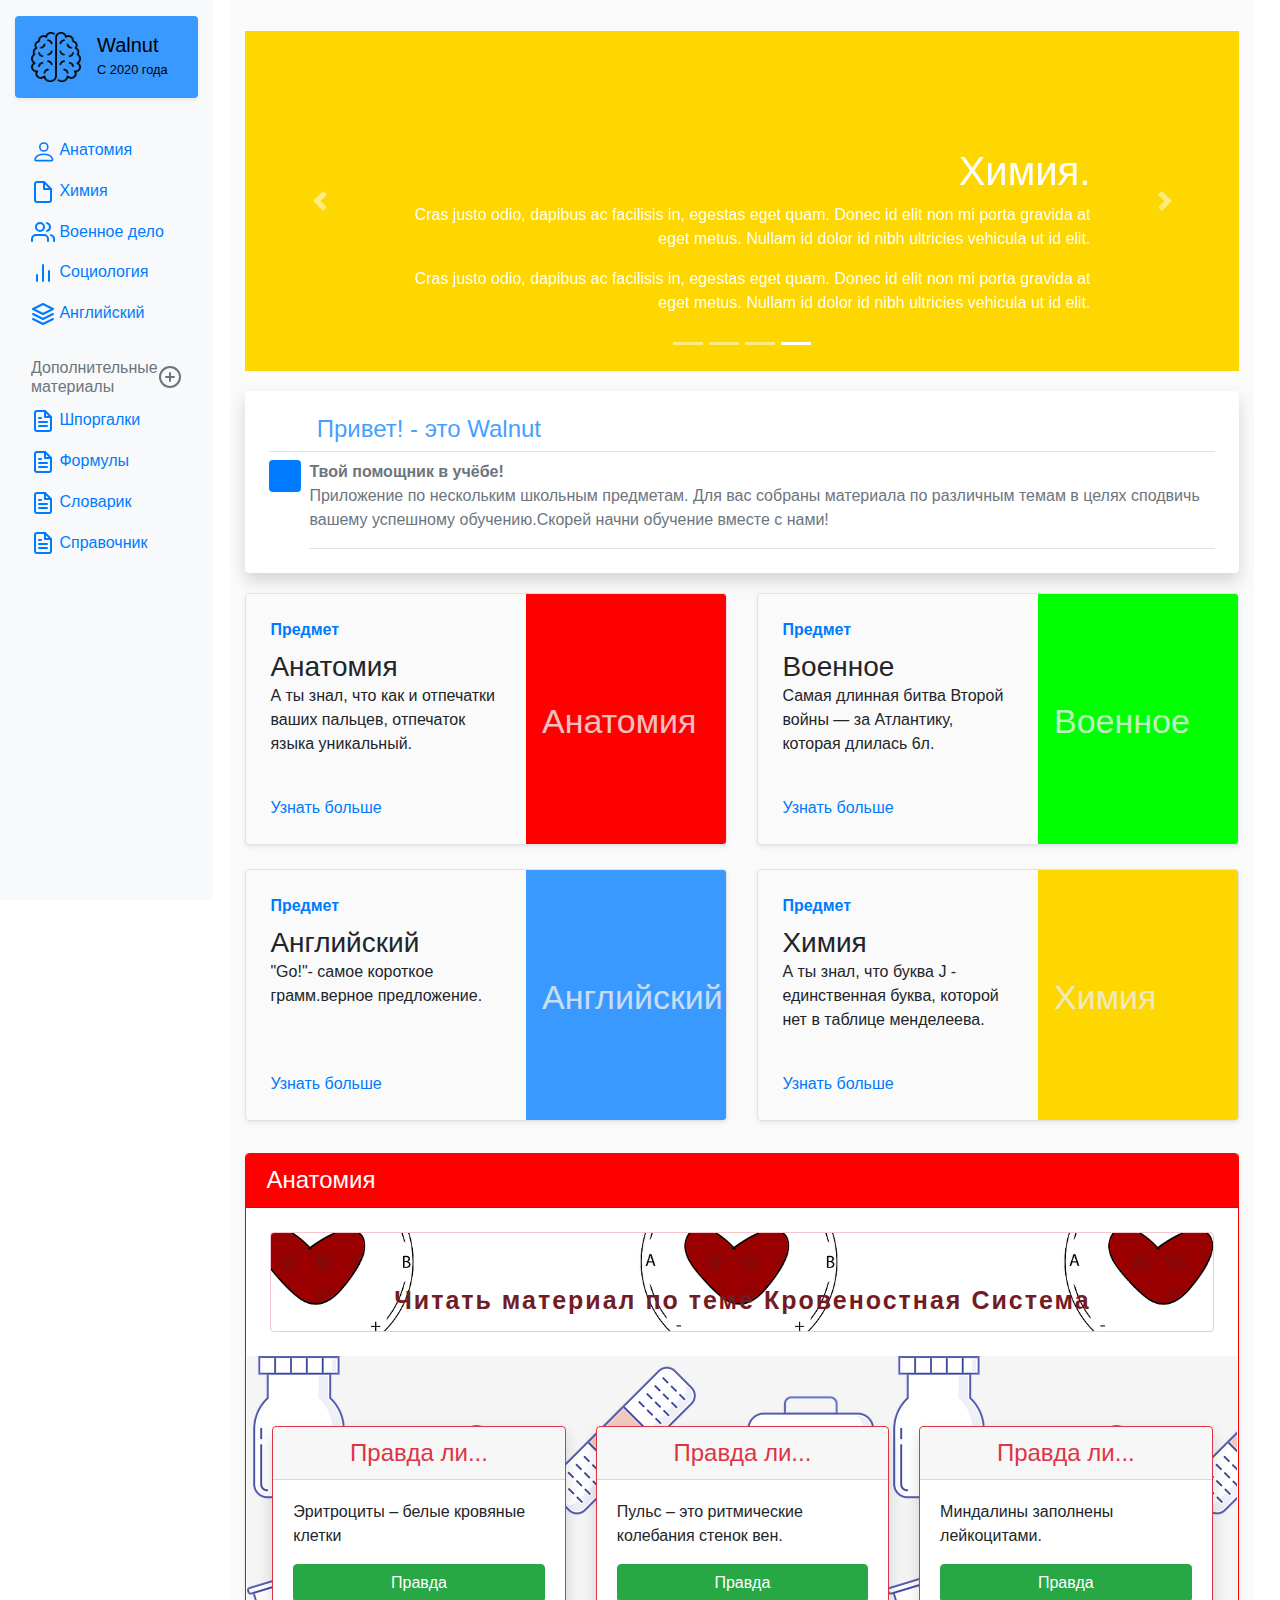
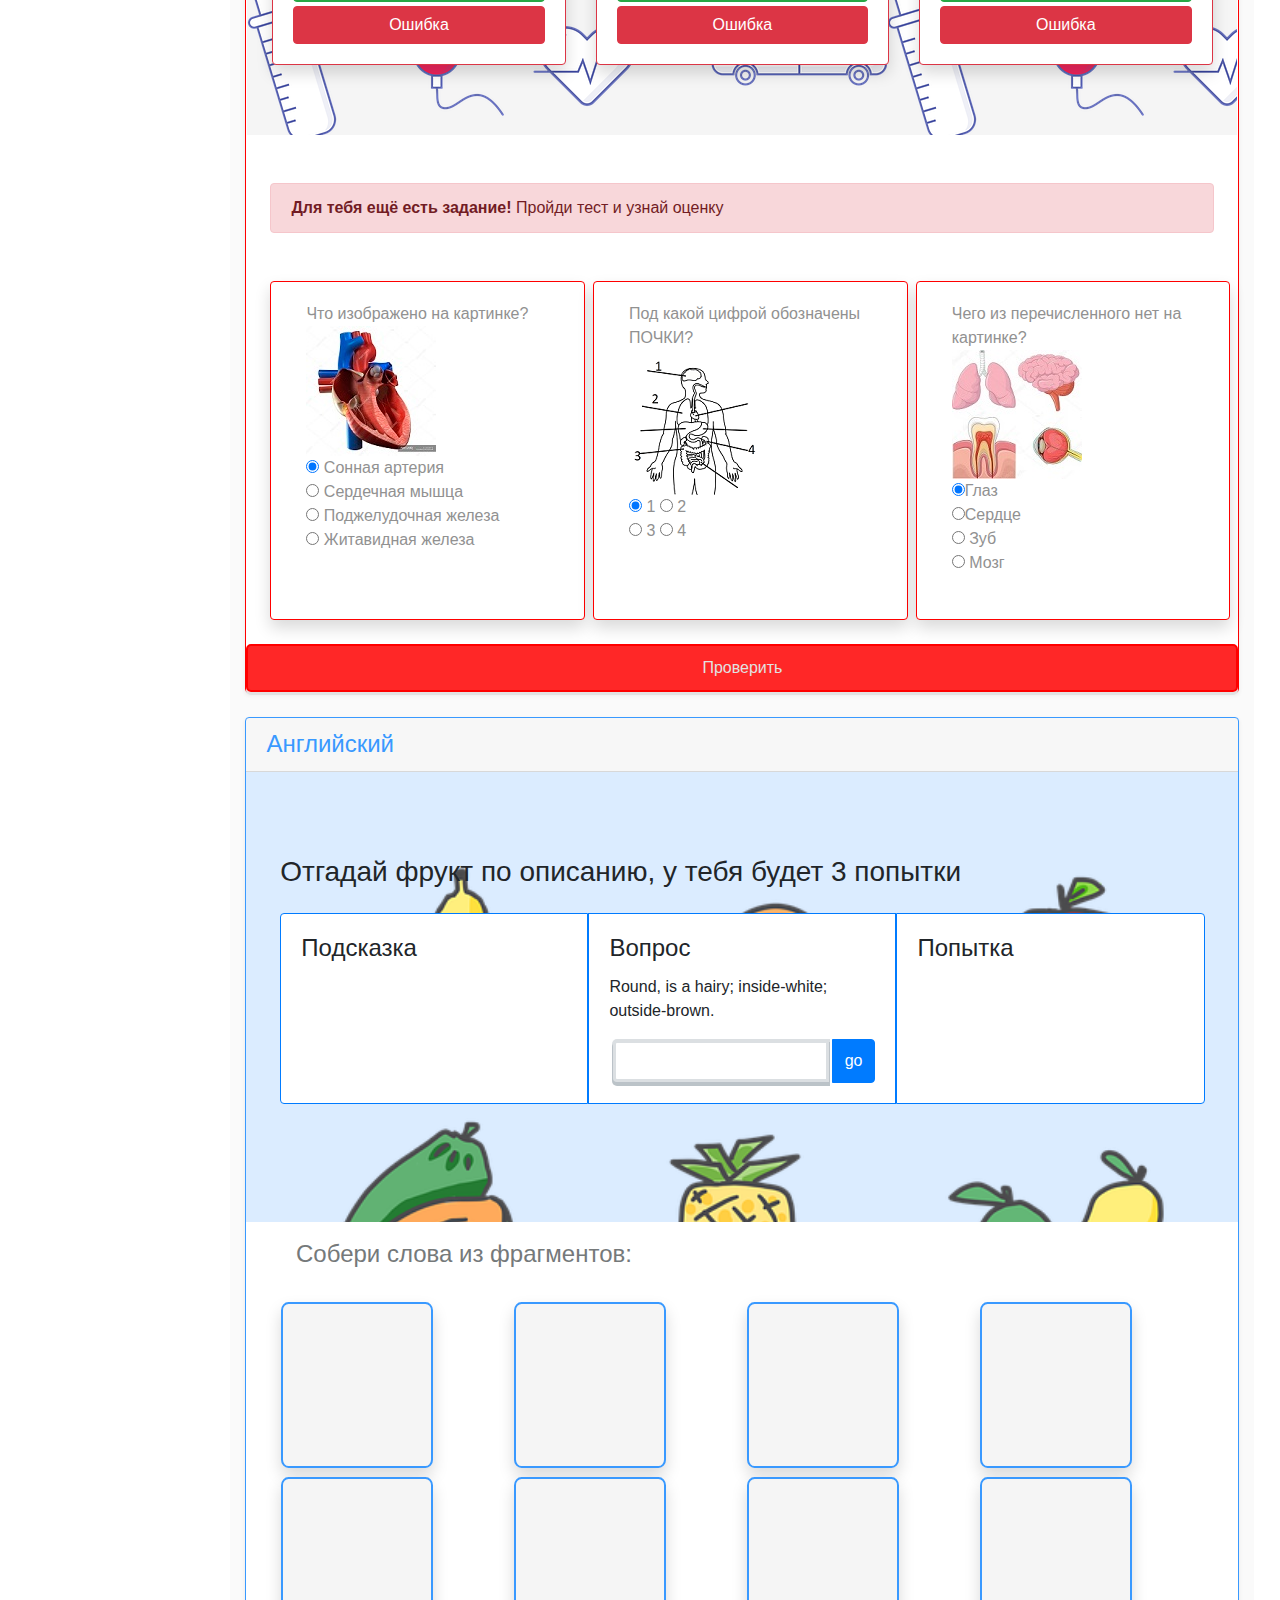
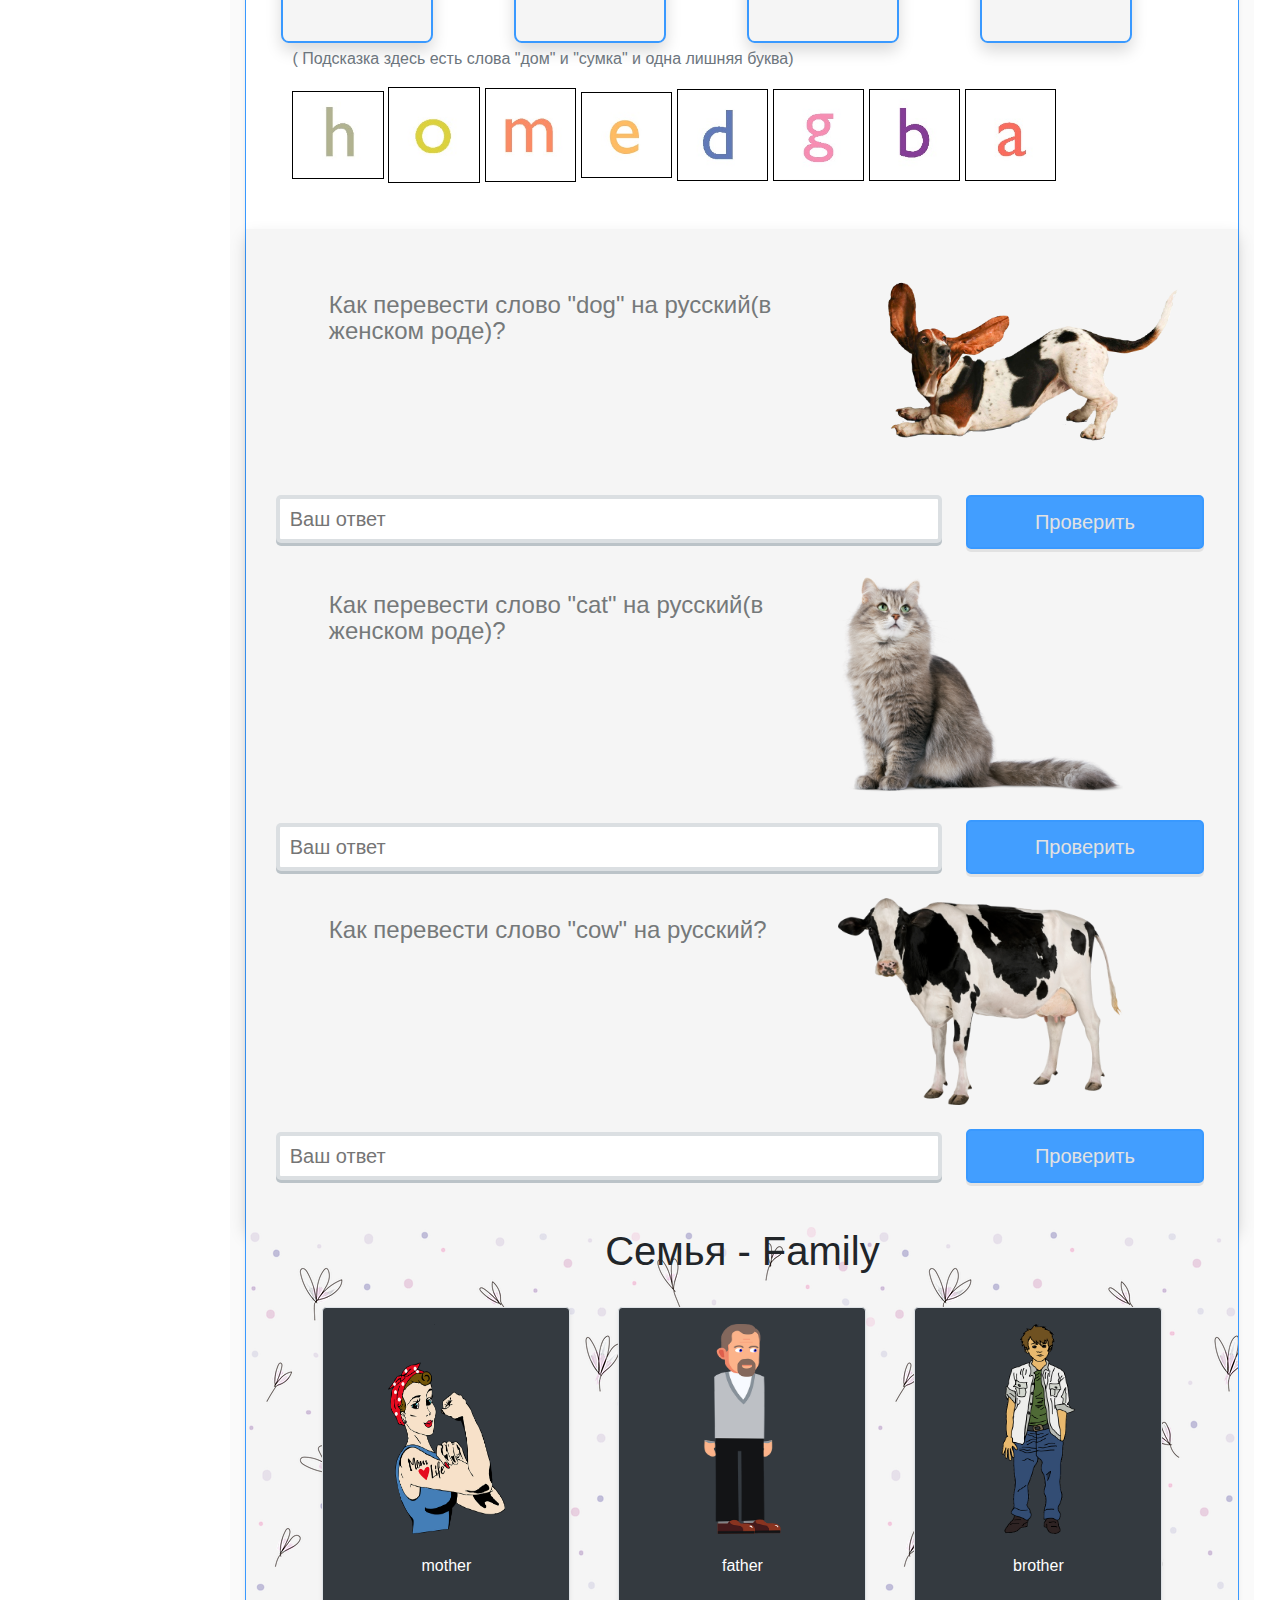
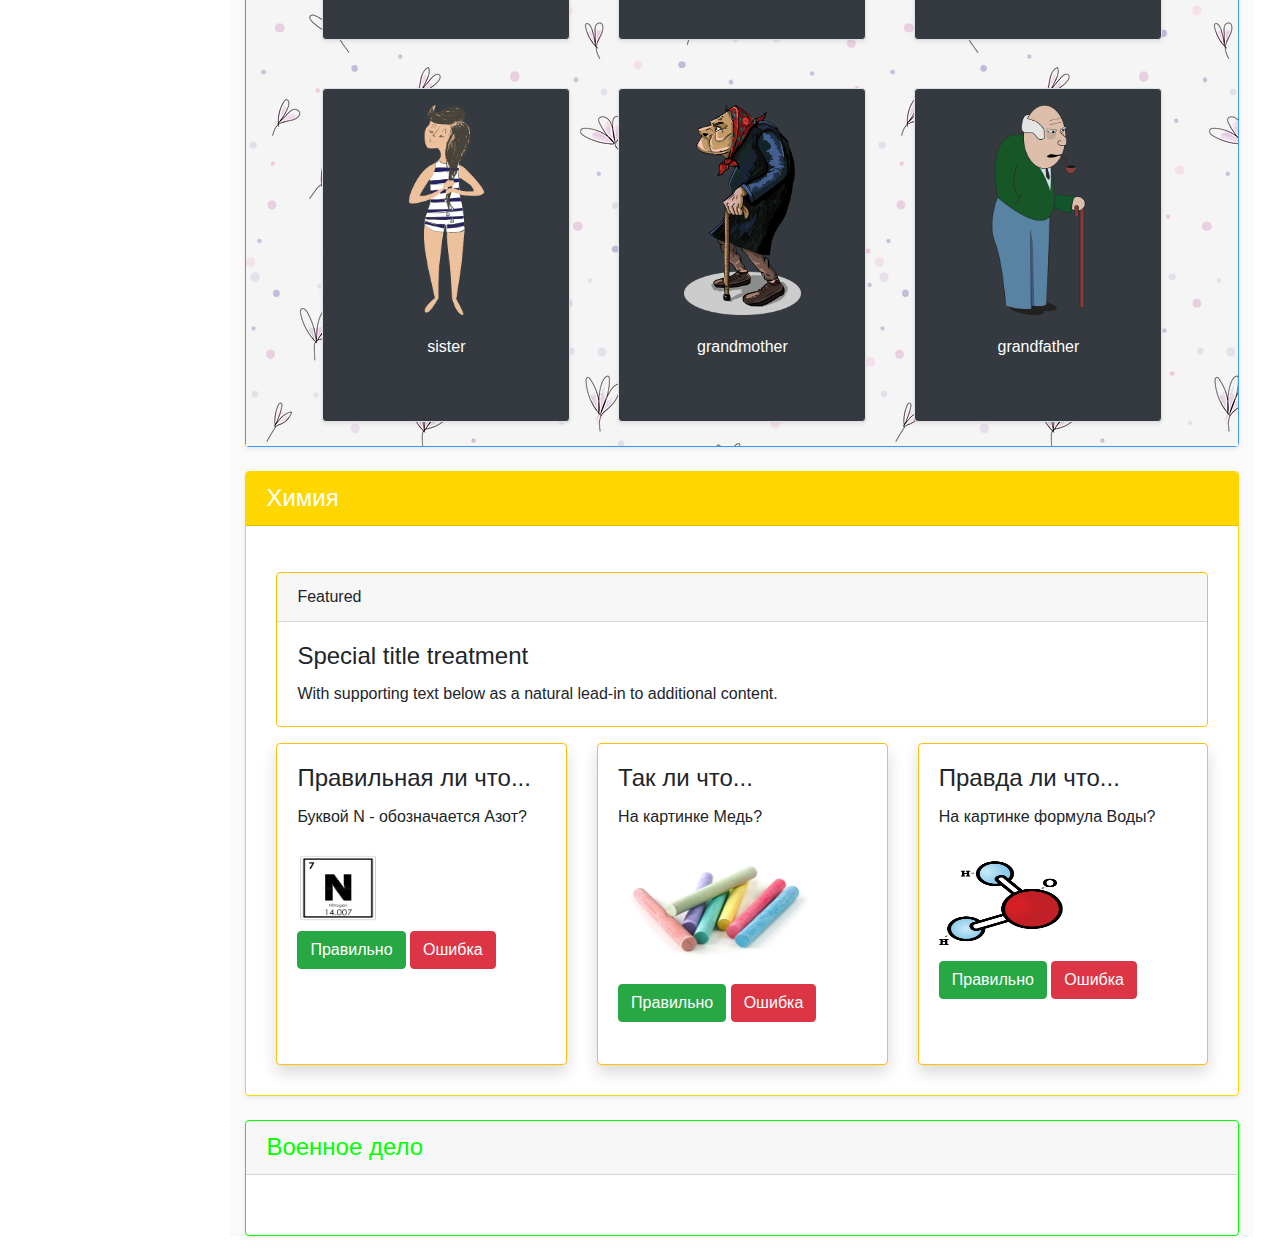
==== index.html @ 4fe35bd4 "added new style for eng" ====
<!DOCTYPE html>
<html lang="en">
  <head>
    <!-- Required meta tags -->
    <meta charset="utf-8" />
    <meta
      name="viewport"
      content="width=device-width, initial-scale=1, shrink-to-fit=no"
    />

    <!-- Bootstrap CSS -->
    <link
      rel="stylesheet"
      href="https://stackpath.bootstrapcdn.com/bootstrap/4.5.2/css/bootstrap.min.css"
      integrity="sha384-JcKb8q3iqJ61gNV9KGb8thSsNjpSL0n8PARn9HuZOnIxN0hoP+VmmDGMN5t9UJ0Z"
      crossorigin="anonymous"
    />
    <link rel="stylesheet" href="css/style.css" />

    <title>Walnut</title>
  </head>
  <body>
  <div class="top_mobilMEnu navbar navbar-expand-md  fixed-top bg-white">
  
      <a class="navbar-brand" href="#">Walnut</a>
      <button class="navbar-toggler collapsed burg" type="button" data-toggle="collapse" data-target="#navbarCollapse" aria-controls="navbarCollapse" aria-expanded="false" aria-label="Toggle navigation">
        <svg width="1em" height="1em" viewBox="0 0 16 16" class="bi bi-list" fill="currentColor" xmlns="http://www.w3.org/2000/svg">
          <path fill-rule="evenodd" d="M2.5 11.5A.5.5 0 0 1 3 11h10a.5.5 0 0 1 0 1H3a.5.5 0 0 1-.5-.5zm0-4A.5.5 0 0 1 3 7h10a.5.5 0 0 1 0 1H3a.5.5 0 0 1-.5-.5zm0-4A.5.5 0 0 1 3 3h10a.5.5 0 0 1 0 1H3a.5.5 0 0 1-.5-.5z"/>
        </svg>
      </button>
      <div class="navbar-collapse collapse" id="navbarCollapse" style="">
        <ul class="navbar-nav mr-auto">
          <li class="nav-item">
            <a class="nav-link active" href="/index.html#anatomi">
              <svg
               width="24"
                height="24"
                 viewBox="0 0 15 15" 
                 class="bi bi-person" 
                 fill="currentColor"
                  xmlns="http://www.w3.org/2000/svg">
                <path 
                fill-rule="evenodd"
                 d="M10 5a2 2 0 1 1-4 0 2 2 0 0 1 4 0zM8 8a3 3 0 1 0 0-6 3 3 0 0 0 0 6zm6 5c0 1-1 1-1 1H3s-1 0-1-1 1-4 6-4 6 3 6 4zm-1-.004c-.001-.246-.154-.986-.832-1.664C11.516 10.68 10.289 10 8 10c-2.29 0-3.516.68-4.168 1.332-.678.678-.83 1.418-.832 1.664h10z"/>
              </svg>
              Анатомия <span class="sr-only">(current)</span>
            </a>
          </li>
          <li class="nav-item">
            <a class="nav-link" href="#chemistry">
              <svg
                xmlns="http://www.w3.org/2000/svg"
                width="24"
                height="24"
                viewBox="0 0 24 24"
                fill="none"
                stroke="currentColor"
                stroke-width="2"
                stroke-linecap="round"
                stroke-linejoin="round"
                class="feather feather-file"
              >
                <path
                  d="M13 2H6a2 2 0 0 0-2 2v16a2 2 0 0 0 2 2h12a2 2 0 0 0 2-2V9z"
                ></path>
                <polyline points="13 2 13 9 20 9"></polyline>
              </svg>
              Химия
            </a>
          </li>
          
          <li class="nav-item">
            <a class="nav-link" href="#voen">
              <svg
                xmlns="http://www.w3.org/2000/svg"
                width="24"
                height="24"
                viewBox="0 0 24 24"
                fill="none"
                stroke="currentColor"
                stroke-width="2"
                stroke-linecap="round"
                stroke-linejoin="round"
                class="feather feather-users"
              >
                <path d="M17 21v-2a4 4 0 0 0-4-4H5a4 4 0 0 0-4 4v2"></path>
                <circle cx="9" cy="7" r="4"></circle>
                <path d="M23 21v-2a4 4 0 0 0-3-3.87"></path>
                <path d="M16 3.13a4 4 0 0 1 0 7.75"></path>
              </svg>
              Военное дело
            </a>
          </li>
          <li class="nav-item">
            <a class="nav-link" href="#socil">
              <svg
                xmlns="http://www.w3.org/2000/svg"
                width="24"
                height="24"
                viewBox="0 0 24 24"
                fill="none"
                stroke="currentColor"
                stroke-width="2"
                stroke-linecap="round"
                stroke-linejoin="round"
                class="feather feather-bar-chart-2"
              >
                <line x1="18" y1="20" x2="18" y2="10"></line>
                <line x1="12" y1="20" x2="12" y2="4"></line>
                <line x1="6" y1="20" x2="6" y2="14"></line>
              </svg>
              Социология
            </a>
          </li>
          <li class="nav-item">
            <a class="nav-link" href="#eng">
              <svg
                xmlns="http://www.w3.org/2000/svg"
                width="24"
                height="24"
                viewBox="0 0 24 24"
                fill="none"
                stroke="currentColor"
                stroke-width="2"
                stroke-linecap="round"
                stroke-linejoin="round"
                class="feather feather-layers"
              >
                <polygon points="12 2 2 7 12 12 22 7 12 2"></polygon>
                <polyline points="2 17 12 22 22 17"></polyline>
                <polyline points="2 12 12 17 22 12"></polyline>
              </svg>
              Английский
            </a>
          </li>
         
        </ul>
      </div>
  </div>
    <nav
      id="sidebarMenu"
      class="col-md-3 col-lg-2 d-md-block bg-light sidebar collapse"
    >
    <div
        class="logo d-flex align-items-center p-3 my-3 text-white-50 bg-purple rounded shadow-sm"
      >
        <img
          class="mr-3"
          src="img/logo2.png"
          alt="logo"
          width="50"
          height="50"
        />
        <div class="lh-100 logo_text">
          <h6 class="logo_walnut mb-0 lh-100" _msthash="672204" _msttexthash="138918">
            Walnut
          </h6>
          <small _msthash="520793" _msttexthash="876486">С 2020 года</small>
        </div>
      </div>
      <div class="sidebar-sticky pt-3">
        <ul class="nav flex-column">
          <li class="nav-item">
            <a class="nav-link active" href="/index.html#anatomi">
              <svg
               width="24"
                height="24"
                 viewBox="0 0 15 15" 
                 class="bi bi-person" 
                 fill="currentColor"
                  xmlns="http://www.w3.org/2000/svg">
                <path 
                fill-rule="evenodd"
                 d="M10 5a2 2 0 1 1-4 0 2 2 0 0 1 4 0zM8 8a3 3 0 1 0 0-6 3 3 0 0 0 0 6zm6 5c0 1-1 1-1 1H3s-1 0-1-1 1-4 6-4 6 3 6 4zm-1-.004c-.001-.246-.154-.986-.832-1.664C11.516 10.68 10.289 10 8 10c-2.29 0-3.516.68-4.168 1.332-.678.678-.83 1.418-.832 1.664h10z"/>
              </svg>
              Анатомия <span class="sr-only">(current)</span>
            </a>
          </li>
          <li class="nav-item">
            <a class="nav-link" href="#chemistry">
              <svg
                xmlns="http://www.w3.org/2000/svg"
                width="24"
                height="24"
                viewBox="0 0 24 24"
                fill="none"
                stroke="currentColor"
                stroke-width="2"
                stroke-linecap="round"
                stroke-linejoin="round"
                class="feather feather-file"
              >
                <path
                  d="M13 2H6a2 2 0 0 0-2 2v16a2 2 0 0 0 2 2h12a2 2 0 0 0 2-2V9z"
                ></path>
                <polyline points="13 2 13 9 20 9"></polyline>
              </svg>
              Химия
            </a>
          </li>
          
          <li class="nav-item">
            <a class="nav-link" href="#voen">
              <svg
                xmlns="http://www.w3.org/2000/svg"
                width="24"
                height="24"
                viewBox="0 0 24 24"
                fill="none"
                stroke="currentColor"
                stroke-width="2"
                stroke-linecap="round"
                stroke-linejoin="round"
                class="feather feather-users"
              >
                <path d="M17 21v-2a4 4 0 0 0-4-4H5a4 4 0 0 0-4 4v2"></path>
                <circle cx="9" cy="7" r="4"></circle>
                <path d="M23 21v-2a4 4 0 0 0-3-3.87"></path>
                <path d="M16 3.13a4 4 0 0 1 0 7.75"></path>
              </svg>
              Военное дело
            </a>
          </li>
          <li class="nav-item">
            <a class="nav-link" href="#socil">
              <svg
                xmlns="http://www.w3.org/2000/svg"
                width="24"
                height="24"
                viewBox="0 0 24 24"
                fill="none"
                stroke="currentColor"
                stroke-width="2"
                stroke-linecap="round"
                stroke-linejoin="round"
                class="feather feather-bar-chart-2"
              >
                <line x1="18" y1="20" x2="18" y2="10"></line>
                <line x1="12" y1="20" x2="12" y2="4"></line>
                <line x1="6" y1="20" x2="6" y2="14"></line>
              </svg>
              Социология
            </a>
          </li>
          <li class="nav-item">
            <a class="nav-link" href="#eng">
              <svg
                xmlns="http://www.w3.org/2000/svg"
                width="24"
                height="24"
                viewBox="0 0 24 24"
                fill="none"
                stroke="currentColor"
                stroke-width="2"
                stroke-linecap="round"
                stroke-linejoin="round"
                class="feather feather-layers"
              >
                <polygon points="12 2 2 7 12 12 22 7 12 2"></polygon>
                <polyline points="2 17 12 22 22 17"></polyline>
                <polyline points="2 12 12 17 22 12"></polyline>
              </svg>
              Английский
            </a>
          </li>
        </ul>

        <h6
          class="sidebar-heading d-flex justify-content-between align-items-center px-3 mt-4 mb-1 text-muted"
        >
          <span>Дополнительные <br>материалы</span>
          <a
            class="d-flex align-items-center text-muted"
            href="#"
            aria-label="Add a new report"
          >
            <svg
              xmlns="http://www.w3.org/2000/svg"
              width="24"
              height="24"
              viewBox="0 0 24 24"
              fill="none"
              stroke="currentColor"
              stroke-width="2"
              stroke-linecap="round"
              stroke-linejoin="round"
              class="feather feather-plus-circle"
            >
              <circle cx="12" cy="12" r="10"></circle>
              <line x1="12" y1="8" x2="12" y2="16"></line>
              <line x1="8" y1="12" x2="16" y2="12"></line>
            </svg>
          </a>
        </h6>
        <ul class="nav flex-column mb-2">
          <li class="nav-item">
            <a class="nav-link" href="dictionary.html">
              <svg
                xmlns="http://www.w3.org/2000/svg"
                width="24"
                height="24"
                viewBox="0 0 24 24"
                fill="none"
                stroke="currentColor"
                stroke-width="2"
                stroke-linecap="round"
                stroke-linejoin="round"
                class="feather feather-file-text"
              >
                <path
                  d="M14 2H6a2 2 0 0 0-2 2v16a2 2 0 0 0 2 2h12a2 2 0 0 0 2-2V8z"
                ></path>
                <polyline points="14 2 14 8 20 8"></polyline>
                <line x1="16" y1="13" x2="8" y2="13"></line>
                <line x1="16" y1="17" x2="8" y2="17"></line>
                <polyline points="10 9 9 9 8 9"></polyline>
              </svg>
              Шпоргалки
            </a>
          </li>
          <li class="nav-item">
            <a class="nav-link" href="dictionary.html">
              <svg
                xmlns="http://www.w3.org/2000/svg"
                width="24"
                height="24"
                viewBox="0 0 24 24"
                fill="none"
                stroke="currentColor"
                stroke-width="2"
                stroke-linecap="round"
                stroke-linejoin="round"
                class="feather feather-file-text"
              >
                <path
                  d="M14 2H6a2 2 0 0 0-2 2v16a2 2 0 0 0 2 2h12a2 2 0 0 0 2-2V8z"
                ></path>
                <polyline points="14 2 14 8 20 8"></polyline>
                <line x1="16" y1="13" x2="8" y2="13"></line>
                <line x1="16" y1="17" x2="8" y2="17"></line>
                <polyline points="10 9 9 9 8 9"></polyline>
              </svg>
              Формулы
            </a>
          </li>
          <li class="nav-item">
            <a class="nav-link" href="dictionary.html">
              <svg
                xmlns="http://www.w3.org/2000/svg"
                width="24"
                height="24"
                viewBox="0 0 24 24"
                fill="none"
                stroke="currentColor"
                stroke-width="2"
                stroke-linecap="round"
                stroke-linejoin="round"
                class="feather feather-file-text"
              >
                <path
                  d="M14 2H6a2 2 0 0 0-2 2v16a2 2 0 0 0 2 2h12a2 2 0 0 0 2-2V8z"
                ></path>
                <polyline points="14 2 14 8 20 8"></polyline>
                <line x1="16" y1="13" x2="8" y2="13"></line>
                <line x1="16" y1="17" x2="8" y2="17"></line>
                <polyline points="10 9 9 9 8 9"></polyline>
              </svg>
              Словарик
            </a>
          </li>
          <li class="nav-item">
            <a class="nav-link" href="dictionary.html">
              <svg
                xmlns="http://www.w3.org/2000/svg"
                width="24"
                height="24"
                viewBox="0 0 24 24"
                fill="none"
                stroke="currentColor"
                stroke-width="2"
                stroke-linecap="round"
                stroke-linejoin="round"
                class="feather feather-file-text"
              >
                <path
                  d="M14 2H6a2 2 0 0 0-2 2v16a2 2 0 0 0 2 2h12a2 2 0 0 0 2-2V8z"
                ></path>
                <polyline points="14 2 14 8 20 8"></polyline>
                <line x1="16" y1="13" x2="8" y2="13"></line>
                <line x1="16" y1="17" x2="8" y2="17"></line>
                <polyline points="10 9 9 9 8 9"></polyline>
              </svg>
              Справочник
            </a>
          </li>
        </ul>
      </div>
    </nav>

    <main role="main" class="container">
     
      
<div class="" style="margin: 5px;"></div>

      <section class="main_slider">
        <div id="myCarousel" class="carousel slide pointer-event" data-ride="carousel">
          <ol class="carousel-indicators">
            <li data-target="#myCarousel" data-slide-to="0" class=""></li>
            <li data-target="#myCarousel" data-slide-to="1" class=""></li>
            
            <li data-target="#myCarousel" data-slide-to="2" class=""></li>
            <li data-target="#myCarousel" data-slide-to="3" class="active"></li>
          </ol>
          <div class="carousel-inner" >
            <div class="carousel-item">
              <svg class="bd-placeholder-img " width="100%" height="100%"  xmlns="http://www.w3.org/2000/svg" preserveAspectRatio="xMidYMid slice" focusable="false" role="img"><rect width="100%" height="100%" fill="red"></rect></svg>
              <div class="container" >
                <div class="carousel-caption text-left">
                  <h1>Анатомия.</h1>
                  <p>Cras justo odio, dapibus ac facilisis in, egestas eget quam. Donec id elit non mi porta gravida at eget metus. Nullam id dolor id nibh ultricies vehicula ut id elit.</p>
                  <p>Cras justo odio, dapibus ac facilisis in, egestas eget quam. Donec id elit non mi porta gravida at eget metus. Nullam id dolor id nibh ultricies vehicula ut id elit.</p>
                 
                  </div>
              </div>
            </div>
            <div class="carousel-item">
              <svg class="bd-placeholder-img" width="100%" height="100%" xmlns="http://www.w3.org/2000/svg" preserveAspectRatio="xMidYMid slice" focusable="false" role="img"><rect width="100%" height="100%" fill=" rgb(57, 153, 255)"></rect></svg>
              <div class="container">
                <div class="carousel-caption">
                  <h1>Английский.</h1>
                  <p>Cras justo odio, dapibus ac facilisis in, egestas eget quam. Donec id elit non mi porta gravida at eget metus. Nullam id dolor id nibh ultricies vehicula ut id elit.</p>
                  <p>Cras justo odio, dapibus ac facilisis in, egestas eget quam. Donec id elit non mi porta gravida at eget metus. Nullam id dolor id nibh ultricies vehicula ut id elit.</p>
                 
                  </div>
              </div>
            </div>
            <div class="carousel-item">
              <svg class="bd-placeholder-img" width="100%" height="100%" xmlns="http://www.w3.org/2000/svg" preserveAspectRatio="xMidYMid slice" focusable="false" role="img"><rect width="100%" height="100%" fill="#00FF00"></rect></svg>
              <div class="container">
                <div class="carousel-caption">
                  <h1>Военное дело.</h1>
                  <p>Cras justo odio, dapibus ac facilisis in, egestas eget quam. Donec id elit non mi porta gravida at eget metus. Nullam id dolor id nibh ultricies vehicula ut id elit.</p>
                  <p>Cras justo odio, dapibus ac facilisis in, egestas eget quam. Donec id elit non mi porta gravida at eget metus. Nullam id dolor id nibh ultricies vehicula ut id elit.</p>
                 
                  </div>
              </div>
            </div>
            <div class="carousel-item active">
              <svg class="bd-placeholder-img" width="100%" height="100%" xmlns="http://www.w3.org/2000/svg" preserveAspectRatio="xMidYMid slice" focusable="false" role="img"><rect width="100%" height="100%" fill="#FFD700"></rect></svg>
              <div class="container">
                <div class="carousel-caption text-right">
                  <h1>Химия.</h1>
                  <p>Cras justo odio, dapibus ac facilisis in, egestas eget quam. Donec id elit non mi porta gravida at eget metus. Nullam id dolor id nibh ultricies vehicula ut id elit.</p>
                  <p>Cras justo odio, dapibus ac facilisis in, egestas eget quam. Donec id elit non mi porta gravida at eget metus. Nullam id dolor id nibh ultricies vehicula ut id elit.</p>
                  
                </div>
              </div>
            </div>
          </div>
          <a class="carousel-control-prev" href="#myCarousel" role="button" data-slide="prev">
            <span class="carousel-control-prev-icon" aria-hidden="true"></span>
            <span class="sr-only">Previous</span>
          </a>
          <a class="carousel-control-next" href="#myCarousel" role="button" data-slide="next">
            <span class="carousel-control-next-icon" aria-hidden="true"></span>
            <span class="sr-only">Next</span>
          </a>
        </div>
      </section>
      <div class="" style="margin: 20px;"></div>

      <section class="about_proj">
        <div class="my-2 p-4 bg-white rounded shadow" style="border-radius: 10px;">
          <h6
            class="border-bottom border-gray pb-2 mb-0" 
            style="font-size: 24px; padding-left: 5%; color: rgba(57, 153, 255, 0.952);"
            _msthash="457847"
            _msttexthash="4276883"
          >
            Привет! - это Walnut
          </h6>
          <div class="media text-muted pt-2">
            <svg
              class="bd-placeholder-img mr-2 rounded"
              width="32"
              height="32"
              xmlns="http://www.w3.org/2000/svg"
              preserveAspectRatio="xMidYMid slice"
              focusable="false"
              role="img"
              aria-label="Заполнитель: 32x32"
              _mstaria-label="1959997"
            >
              <title _mstHash="753623" _mstTextHash="177515" _mstHidden="1">
                Placeholder
              </title>
              <rect width="100%" height="100%" fill="#007bff"></rect>
              <text
                x="50%"
                y="50%"
                fill="#007bff"
                dy=".3em"
                _mstHash="1092936"
                _mstTextHash="37661"
              >
                32x32
              </text>
            </svg>
            <p
              class=" intro_text media-body pb-3 mb-0 small lh-125 border-bottom border-gray"
            >
              <strong
                class="d-block text-gray-dark"
                _msthash="1091974"
                _msttexthash="133965"
                >Твой помощник в учёбе! </strong
              ><font _mstmutation="1" _msthash="651326" _msttexthash="14434433">
                Приложение по нескольким школьным предметам.
                Для вас собраны материала по различным темам в целях сподвичь
                вашему успешному обучению.Скорей начни обучение вместе с нами!
              </font>
            </p>
            
          </div>
        </div>
        
      </section>
     
      <section class="info">
        
          <div class="" style="margin: 20px;"></div>
          <div class="row mb-2 intro_info">
            <div class="col-md-6">
              <div class="row no-gutters border rounded overflow-hidden flex-md-row mb-4 shadow-sm h-md-250 position-relative">
                <div class="col p-4 d-flex flex-column position-static text_par_intro">
                  <strong class="d-inline-block mb-2 text-primary">Предмет</strong>
                  <h3 class="mb-0 h3Info h3red">Анатомия</h3>
                  <p class="card-text mb-auto">А ты знал, что как и отпечатки ваших пальцев, отпечаток языка уникальный.</p>
                  <a href="#anatomi" class="stretched-link">Узнать больше</a>
                </div>
                <div class="col-auto d-none d-lg-block">
                  <svg class="bd-placeholder-img" width="200" height="250" xmlns="http://www.w3.org/2000/svg" preserveAspectRatio="xMidYMid slice" focusable="false" role="img" aria-label="Placeholder: Thumbnail"><title>Placeholder</title><rect width="100%" height="100%" fill="red"></rect><text class="info_txt" x="8%" y="50%" fill="#eceeef" dy=".4em">Анатомия</text></svg>
                </div>
              </div>
            </div>
            <div class="col-md-6">
              <div class="row no-gutters border rounded overflow-hidden flex-md-row mb-4 shadow-sm h-md-250 position-relative">
                <div class="col p-4 d-flex flex-column position-static text_par_intro">
                  <strong class="d-inline-block mb-2 text-primary">Предмет</strong>
                  <h3 class="mb-0 h3Info h3gr">Военное</h3>
                  <p class="card-text mb-auto">Самая длинная битва Второй войны — за Атлантику, которая длилась 6л.</p>
                  <a href="#voen" class="stretched-link">Узнать больше</a>
                </div>
                <div class="col-auto d-none d-lg-block">
                  <svg class="bd-placeholder-img" width="200" height="250" xmlns="http://www.w3.org/2000/svg" preserveAspectRatio="xMidYMid slice" focusable="false" role="img" aria-label="Placeholder: Thumbnail"><title>Placeholder</title><rect width="100%" height="100%" fill="#00FF00"></rect><text class="info_txt" x="8%" y="50%" fill="#eceeef" dy=".4em">Военное</text></svg>
                </div>
              </div>
            </div>
            
            <div class="col-md-6">
              <div class="row no-gutters border rounded overflow-hidden flex-md-row mb-4 shadow-sm h-md-250 position-relative">
                <div class="col p-4 d-flex flex-column position-static text_par_intro">
                  <strong class="d-inline-block mb-2 text-primary">Предмет</strong>
                  <h3 class="mb-0 h3Info h3bl">Английский</h3>
                  <p class="mb-auto">"Go!"- самое короткое грамм.верное предложение.</p>
                  <a href="#eng" class="stretched-link">Узнать больше</a>
                </div>
                <div class="col-auto d-none d-lg-block">
                  <svg class="bd-placeholder-img" width="200" height="250" xmlns="http://www.w3.org/2000/svg" preserveAspectRatio="xMidYMid slice" focusable="false" role="img" aria-label="Placeholder: Thumbnail"><title>Placeholder</title><rect width="100%" height="100%" fill="rgb(57, 153, 255)"></rect><text class="info_txt" x="8%" y="50%" fill="#eceeef" dy=".4em">Английский</text></svg>
                </div>
              </div>
            </div>
          
            <div class="col-md-6">
              <div class="row no-gutters border rounded overflow-hidden flex-md-row mb-4 shadow-sm h-md-250 position-relative">
                <div class="col p-4 d-flex flex-column position-static text_par_intro">
                  <strong class="d-inline-block mb-2 text-primary">Предмет</strong>
                  <h3 class="mb-0 h3Info h3e">Химия</h3>
                  <p class="mb-auto">А ты знал, что буква J - единственная буква, которой нет в таблице менделеева.</p>
                  <a href="#chemistry" class="stretched-link">Узнать больше</a>
                </div>
                <div class="col-auto d-none d-lg-block">
                  <svg class="bd-placeholder-img" width="200" height="250" xmlns="http://www.w3.org/2000/svg" preserveAspectRatio="xMidYMid slice" focusable="false" role="img" aria-label="Placeholder: Thumbnail"><title>Placeholder</title><rect width="100%" height="100%" fill="#FFD700"></rect><text class="info_txt" x="8%" y="50%" fill="#eceeef" dy=".4em">Химия</text></svg>
                </div>
              </div>
            </div>
            
          </div>
        </section>
      
        
        <section class="anatomi" id="anatomi">
          <div class="card mb-4 shadow-sm card_anat">
            <div class="card-header" style="background-color: red;">
              <h4 class="my-0 font-weight-normal" style="color: white;">Анатомия</h4>
            </div>
           <a href="dictionary.html" class="leanMore m-4 alert alert-danger">
             Читать материал по теме Кровеностная Система
            </a>
              
              <div class="card-deck cardAnatBG">
                
                <div class="card border border-danger shadow">
                  <div class="card-header text-danger">
                    <h4 class="card-title d-flex justify-content-center my-0 ">Правда ли...</h4>
                  </div>
                  <div class="card-body " id="cardCick">
                    
                    <p class="card-text">Эритроциты – белые кровяные клетки</p>
                    
                    <button type="button" class="btn btn-success w-100 mb-1" onclick="SubmitFalse()">Правда</button> <br>
                    <button type="button" class="btn btn-danger w-100" onclick="SubmitTrue()">Ошибка</button>
                  </div>
                </div>
                
                <div class="card border border-danger shadow">
                  <div class="card-header text-danger">
                    <h4 class="card-title d-flex justify-content-center my-0 ">Правда ли...</h4>
                  </div>
                  <div class="card-body " id="cardCick2">
                    
                    <p class="card-text">Пульс – это ритмические колебания стенок вен.</p>
                    
                    <button type="button" class="btn btn-success w-100 mb-1" onclick="SubmitFalse2()">Правда</button> <br>
                    <button type="button" class="btn btn-danger w-100" onclick="SubmitTrue2()">Ошибка</button>
                  </div>
                </div>
                <div class="card border border-danger shadow">
                  <div class="card-header text-danger">
                    <h4 class="card-title d-flex justify-content-center my-0 ">Правда ли...</h4>
                  </div>
                  <div class="card-body " id="cardCick3">
                    
                    <p class="card-text">Миндалины заполнены лейкоцитами.</p>
                    
                    <button type="button" class="btn btn-success w-100 mb-1" onclick="SubmitTrue3()">Правда</button> <br>
                    <button type="button" class="btn btn-danger w-100" onclick="SubmitFalse3()">Ошибка</button>
                  </div>
                </div>
              </div>
              <br>
              <div class="alert alert-danger m-4" role="alert"> 
                <strong>Для тебя ещё есть задание! </strong>Пройди тест и узнай оценку
              </div>
              <div class="test" style="color: rgb(145, 145, 145);">
               
                <form  name="quiz" class="quiz " id="quiz" action="javascript:check();">
                  <div class="d-flex m-4 cardAnat">
                    <div class="card shadow col-md-4 mr-2">
                      <div class="card-body">
                        <p class="my-0 font-weight-normal">Что изображено на картинке? </p>
                        <img src="img/test_anatom.jpg" alt=""><br>
                        <input name="vopros1" checked="checked" value="no" id="value1" type="radio"> Сонная артерия  <br>
                        <input name="vopros1" value="yes" id="value2" type="radio"> Сердечная мышца <br>
                        <input name="vopros1" value="no" id="value3" type="radio"> Поджелудочная железа <br>
                        <input name="vopros1" value="nо" id="value4" type="radio"> Житавидная железа <br>
                      </div>
                    </div>
                   
                   <div class="card shadow col-md-4 mr-2">
                    <div class="card-body">
                      <div class=""> <p class="my-0 font-weight-normal"> Под какой цифрой обозначены ПОЧКИ?</p>
                        <img src="img/test_anatom_2.png" alt=""><br>
                        <input name="vopros2" checked="checked" value="no" id="value1" type="radio">  1 
                        <input name="vopros2" value="no" id="value2" type="radio"> 2 <br>
                        <input name="vopros2" value="no" id="value3" type="radio">  3
                        <input name="vopros2" value="yes" id="value4" type="radio">  4 
                      </div>
                    </div>
                  </div>
                    
                   
                  <div class="card shadow col-md-4">
                    <div class="card-body">
                      <p class="my-0 font-weight-normal">Чего из перечисленного нет на картинке?</p>
                    <img src="img/test_anatom_3.jpg" alt=""><br>
                    <input name="vopros3" checked="checked" value="no" id="value1" type="radio">Глаз <br>
                    <input name="vopros3" value="yes" id="value2" type="radio">Сердце <br>
                    <input name="vopros3" value="no" id="value3" type="radio"> Зуб <br>
                    <input name="vopros3" value="nо" id="value4" type="radio"> Мозг <br>
                    <br>
                    </div>
                  </div>
                   <br>
                  
                </div>
                  <input value="Проверить" type="submit" placeholder="Проверить" style="border: 2px solid  rgb(255, 0, 0); border-radius: 5px; margin: 0; width: 100%; background-color: rgba(255, 0, 0, 0.849);color: rgb(226, 226, 226); padding: 10px 15px; box-shadow: 0px 3px 0px ;">
                </div>
              </form>
              </div>
            </div>
          </div>
      </section>

     <section class="eng" id="eng">
      
        <div class="card mb-4 shadow-sm" style="border-color: rgb(57, 153, 255);">
          
          <div class="card-header">
            <h4 class="my-0 font-weight-normal" style="color: rgb(57, 153, 255);">Английский</h4>
          </div>
          
          <div class="cardsAnser">
            <h3 class="m-4">Отгадай фрукт по описанию, у тебя будет 3 попытки</h3>
            <div class="card-group m-4">
              
              <div class="card border border-primary">
                <div class="card-body">
                  <h4 class="card-title">Подсказка</h4>
                  <div class="cardAnser_prompt"></div>
                   </div>
              </div>
              <div class="card border border-primary">
                <div class="card-body">
                  <h4 class="card-title">Вопрос</h4>
                  <div class="cardAnserText"></div>
                  <div class="input-group">
                    <input type="text" class="form-control" id="cardAnserBTN" placeholder="" aria-label="" aria-describedby="basic-addon1">
                    <div class="input-group-append">
                      <button class="btn btn-primary" type="button" onclick="ClickAnser()">go</button>
                    </div>
                  </div>
                </div>
              </div>
              <div class="card border border-primary">
                <div class="card-body">
                  <h4 class="card-title">Попытка</h4>
                  <div class="cardAnser_try"></div>
                   </div>
              </div>
            </div>
          </div>

        
          
         <div class="wordCard">
          <p class="parStyle parNone">Собери слова из фрагментов:</p>
          <div class="card_info">
            <div class="puzzle">
              <div class="rowP">
                <div class="Acol shadow"></div>
                <div class="Acol shadow"></div>
                <div class="Acol shadow"></div>
                <div class="Acol shadow"></div> 
                <div class="Acol shadow"></div>
                <div class="Acol shadow"></div>
                <div class="Acol shadow"></div>
                <div class="Acol shadow"></div>
              </div>
          </div>
          <p class="text-muted ml-3 parNone">( Подсказка здесь есть слова "дом" и "сумка" и одна лишняя буква)</p>
          
          <div class="images ml-3">
              <img id="slice_0_0" draggable="true" src="img/slice_0_0.jpg">
              <img id="slice_0_1" draggable="true" src="img/slice_0_1.jpg">
              <img id="slice_0_2" draggable="true" src="img/slice_0_2.jpg">
              <img id="slice_0_3" draggable="true" src="img/slice_0_3.jpg">
              <img id="slice_0_4" draggable="true" src="img/slice_0_0 — копия.jpg">
              <img id="slice_0_5" draggable="true" src="img/slice_0_1 — копия.jpg">
              <img id="slice_0_6" draggable="true" src="img/slice_0_2 — копия.jpg">
              <img id="slice_0_7" draggable="true" src="img/slice_0_3 — копия.jpg">
          </div>
         </div>
           
           <div class="formWord shadow">
             <div class="d-flex my-4 engImg">
              <p class="parStyle col-md-6">Как перевести слово "dog" на русский(в женском роде)?</p>
              <img src="img/dog-eng.png" alt="" width="37%" height="20%">
             </div>
            <form action="">
              <input type="text" id="EngWord" placeholder="Ваш ответ" />
              <input type="button" class="btn btn-primary btn-lg active" onclick="Submit()" value="Проверить" style="border: 2px solid  rgb(57, 153, 255); min-width: 190px; font-size: 20px; border-radius: 5px; margin: 0 1%; width: 25%; background-color:rgba(57, 153, 255, 0.952);color: rgb(226, 226, 226); padding: 10px 15px; box-shadow: 0px 3px 0px ;"/>
            </form>
            <div class="d-flex my-4 engImg">
              <p class="parStyle col-md-6">Как перевести слово "cat" на русский(в женском роде)?</p>
              <img src="img/cat-eng.png" alt="" width="30%" height="10%">
             </div>
            <form action="">
              <input type="text" id="EngWord2" placeholder="Ваш ответ" />
              <input type="button" onclick="Submit2()" value="Проверить" style="border: 2px solid  rgb(57, 153, 255); min-width: 190px;  font-size: 20px; border-radius: 5px; margin: 0 1%; width: 25%; background-color:rgba(57, 153, 255, 0.952);color: rgb(226, 226, 226); padding: 10px 15px; box-shadow: 0px 3px 0px ;"/>
            </form>
           
            <div class="d-flex my-4 engImg">
              <p class="parStyle col-md-6">Как перевести слово "cow" на русский?</p>
              <img src="img/cow_eng.png" alt="" width="30%" height="10%" >
             </div>
              <form action="">
                <input type="text" id="EngWord3" placeholder="Ваш ответ" />
                <input type="button" onclick="Submit3()" value="Проверить" style="border: 2px solid  rgb(57, 153, 255); min-width: 190px;  font-size: 20px; border-radius: 5px; margin: 0 1%; width: 25%; background-color:rgba(57, 153, 255, 0.952);color: rgb(226, 226, 226); padding: 10px 15px; box-shadow: 0px 3px 0px ;"/>
              </form>
              <br>
           </div>
          </div>
          <div class="cardFamily">
            <h1 class=" d-flex  justify-content-center">Семья - Family</h1>
           <div class="cardFamilyrow  d-flex  justify-content-center">
            <div class="card shadow-sm bg-dark text-white border border-gray p-3 d-flex align-items-center col-sm-3 m-4">
              <img class="card-img-top" src="img/mom-1508902_640.png" alt="Card image cap">
              <div class="card-body"> mother </div>
            </div>
            <div class="card shadow-sm bg-dark text-white border border-gray p-3 d-flex align-items-center col-sm-3 m-4">
              <img class="card-img-top" src="img/man-5191479_640.png" alt="Card image cap">
              <div class="card-body"> father </div>
            </div>
            <div class="card shadow-sm bg-dark text-white border border-gray p-3 d-flex align-items-center col-sm-3 m-4">
              <img class="card-img-top" src="img/boy-161793_640.png" alt="Card image cap">
              <div class="card-body"> brother </div>
            </div>
           </div>
           <div class="cardFamilyrow  d-flex  justify-content-center">
            <div class="card shadow-sm bg-dark text-white border border-gray p-3 d-flex align-items-center col-sm-3 m-4">
              <img class="card-img-top" src="img/bathing-suit-511480_640.png" alt="Card image cap">
              <div class="card-body"> sister </div>
            </div>
            <div class="card shadow-sm  bg-dark text-white border border-gray p-3 d-flex align-items-center col-sm-3 m-4">
              <img class="card-img-top" src="img/the-old-woman-3486195_640.png" alt="Card image cap">
              <div class="card-body"> grandmother </div>
            </div>
            <div class="card shadow-sm bg-dark text-white border border-gray p-3 d-flex align-items-center col-sm-3 m-4">
              <img class="card-img-top" src="img/cane-1293369_640.png" alt="Card image cap">
              <div class="card-body"> grandfather </div>
            </div>
           </div>
          </div>
        </div>
      </section>

      <section class="chemistry" id="chemistry">
        <div class="card mb-4 shadow-sm card_him" style="border-color: #FFD700;">
          <div class="card-header"style="background-color: #FFD700;">
            <h4 class="my-0 font-weight-normal" style="color: #ffffff;">Химия</h4>
          </div>
          <div class="card_info">
            <div class="card border border-warning my-3">
              <div class="card-header">
                Featured
              </div>
              <div class="card-body">
                <h4 class="card-title">Special title treatment</h4>
                <p class="card-text">With supporting text below as a natural lead-in to additional content.</p>
              </div>
            </div>
            <div class="card-deck">
              <div class="card border border-warning shadow">
                <div class="card-body">
                  <h4 class="card-title">Правильная ли что...</h4>
                  <p class="card-text">Буквой N - обозначается Азот?</p>
                  <img src="img/Azot-him.jpg" alt="mel" width="33%" height="25%"  class="my-2"><br>
                  <button type="button" class="btn btn-success" onclick="Submit4()">Правильно</button>
                  <button type="button" class="btn btn-danger" onclick="Submit5()">Ошибка</button>
                </div>
              </div>
              <div class="card border border-warning shadow">
                <div class="card-body">
                  <h4 class="card-title">Так ли что...</h4> 
                  <p class="card-text">На картинке Медь?</p>
                  <img src="img/kisspng-chalk-promotional-merchandise-him.jpg" alt="mel" width="80%" height="44%"  class="my-2">
                  <button type="button" class="btn btn-success" onclick="Submit5()">Правильно</button>
                  <button type="button" class="btn btn-danger" onclick="Submit4()">Ошибка</button>
                </div>
              </div>
              <div class="card border border-warning shadow">
                <div class="card-body">
                  <h4 class="card-title">Правда ли что...</h4>
                  <p class="card-text">На картинке формула Воды?</p>
                  <img src="img/H2O-himjpg.jpg" alt="mel" width="50%" height="30%" class="my-3"><br>
                  <button type="button" class="btn btn-success" onclick="Submit4()">Правильно</button>
                  <button type="button" class="btn btn-danger" onclick="Submit5()">Ошибка</button>
              </div>
            </div>
          </div>
        </div>
      </section>

      <section class="voen" id="voen">
        <div class="card mb-4 shadow-sm card_voe" style="border-color: #00FF00;">
          <div class="card-header">
            <h4 class="my-0 font-weight-normal" style="color: #00FF00;">Военное дело</h4>
          </div>
          <div class="card_info">

          </div>
        </div>
      </section>
      
    </main>
    <!-- Optional JavaScript -->
    <!-- jQuery first, then Popper.js, then Bootstrap JS -->
    <script
      src="https://code.jquery.com/jquery-3.5.1.slim.min.js"
      integrity="sha384-DfXdz2htPH0lsSSs5nCTpuj/zy4C+OGpamoFVy38MVBnE+IbbVYUew+OrCXaRkfj"
      crossorigin="anonymous"
    ></script>
    <script
      src="https://cdn.jsdelivr.net/npm/popper.js@1.16.1/dist/umd/popper.min.js"
      integrity="sha384-9/reFTGAW83EW2RDu2S0VKaIzap3H66lZH81PoYlFhbGU+6BZp6G7niu735Sk7lN"
      crossorigin="anonymous"
    ></script>
    <script
      src="https://stackpath.bootstrapcdn.com/bootstrap/4.5.2/js/bootstrap.min.js"
      integrity="sha384-B4gt1jrGC7Jh4AgTPSdUtOBvfO8shuf57BaghqFfPlYxofvL8/KUEfYiJOMMV+rV"
      crossorigin="anonymous"
    ></script>
    <script src="js/index.js"></script>
    <script src="js/main.js"></script>
  </body>
</html>
---- css/style.css ----
/*
#FFD700 Химия
 rgb(57, 153, 255);Английский
 #00FF00;Военное дело
 серый #bbc3c8
 темно серый 75797a
*/

#sidebarMenu {
  position: fixed;
  height: 100%;
}
.top_mobilMEnu{
  display: none;
}
.container {
  width: 80%;
  margin-right: 2%;
  padding-top: 2%;
  background-color: rgb(250, 250, 250);
}
.logo {
  background-color: rgb(57, 153, 255);
}
.logo_text {
  color: black;
}
.logo_walnut {
  font-size: 20px;
}
.intro_text {
  font-size: 16px;
}


.info_txt {
  font-size: 34px;
  opacity: 80%;
}
.carousel-item {
  height: 340px;
}
.card-image {
  height: 100%;
  width: 100%;
  background-position: center;
  background-size: cover;
  opacity: 50%;
}
.card {
  height: auto;
  border-color: red;
}
.card_info {
  margin: 30px;
}
.rowP {
  display: grid;
  grid-template-columns: 1fr 1fr  1fr 1fr;
  height: 350px;
}

.Acol {
 
  width: 65%;
  margin: 2%;
  border: 2px solid rgb(57, 153, 255);
  background-color: rgb(245, 245, 245);
  border-radius: 5%;
}
.images{
    margin-bottom: 5%;
}
.images img {
  width: 10%;
  border: 1px solid #000;
}

input[type="text"] {
  padding: 5px 10px;
  margin: 0 1%;
  font-size: 20px;
  border: 4px solid#bbc3c886;
  border-radius: 5px;
  box-shadow: 0px 3px 0px;
  outline: none;
  color: #bbc3c8;
  width: 70%;
}
.parStyle {
  color: #75797a;
  font-family: ‘Verdana’, sans-serif;
  font-size: 24px;
  line-height: 26px;
  margin: 2% 5%;
}
.formWord{
    background-color: rgb(245, 245, 245);
    padding: 2%;   
}
.cardCick-bgFalse{
  background-color: rgba(255, 0, 0, 0.5);
}
.cardCick-bgTrue{
  background-color: rgba(0, 255, 64, 0.5);
}
.cardAnatBG{
  background-color: rgb(245, 245, 245);
  background-image: url(../img/medical-4510408_640.png);
  padding: 7% 1%;
  margin: 0 0.1%;
}
.cardsAnser{
  background-image: url(../img/fruits-3658159_640.png);
  background-color: rgba(57, 153, 255, 0.186);
  background-size: cover;
  height: 450px;
  padding: 6% 1%;
}

.cardFamily{
  background-image: url(../img/flowers-4931217_640.png);
  background-color: rgb(245, 245, 245);

}
.leanMore{
  display: flex;
  justify-content: center;
  align-items: flex-end;
  background-image: url(../img/world-blood-donor-day-1477405_640.png);
  background-position: center;
  background-size: 45%;
  height: 100px;
 font-size: 25px;
 font-weight: 800;
 letter-spacing: 2px;
}
.cardFamilyrow img{
  width: 55%;
  height: 70%;
}
/*mobile  version*/
@media (max-width: 764px) {
  .top_mobilMEnu{
    display: flex;
    justify-content: space-between;
  }
  .container {
    width: 100%;
    max-width: 730px;
    margin: 10% 0;
  } 
  .collapsed{
    border-color: rgb(57, 153, 255);
  }
  .burg{
    color: rgb(57, 153, 255);
  }
  .main_slider{
    display: none;
  }
  .intro_text{
    font-size: 10px;
  }
  .intro_info{
    display: grid;
    grid-template-columns: 50% 50%;
  }
  .intro_info {
    font-size: 8px;
  }
  .h3Info{
    font-size: 20px;
  }
  .h3red{
    color: red;
  } 
  .h3gr{
    color:  #00FF00;
  }
  .h3e{
    color: #FFD700;
  }
  .h3bl{
    color: rgb(57, 153, 255);
  }
  .text_par_intro{
    border: solid 2px rgba(57, 153, 255, 0.314);
  }
  .engImg{
    display: flex;
    flex-direction: column;
  }
  .engImg img{
    width: 100%;
  }
  .cardAnat{
    flex-direction: column;
  }
  .puzzle, .images, .parNone{
    display: none;
  }
.media img{
  width: 40%;
}
.media h5{
  font-size: 30px;
}
.media p{
  font-size: 12px;
}
.mediaMobil{
  display: grid;
}
.cardsAnser{
  
  height: auto;
  padding: 5%;
}
.cardFamilyrow{
  flex-direction: column;
  width: 85%;
}
.leanMore{
  background-size: 55%;
  height: 80px;
 font-size: 14px;
 font-weight: 800;
 letter-spacing: 2px;
}
}
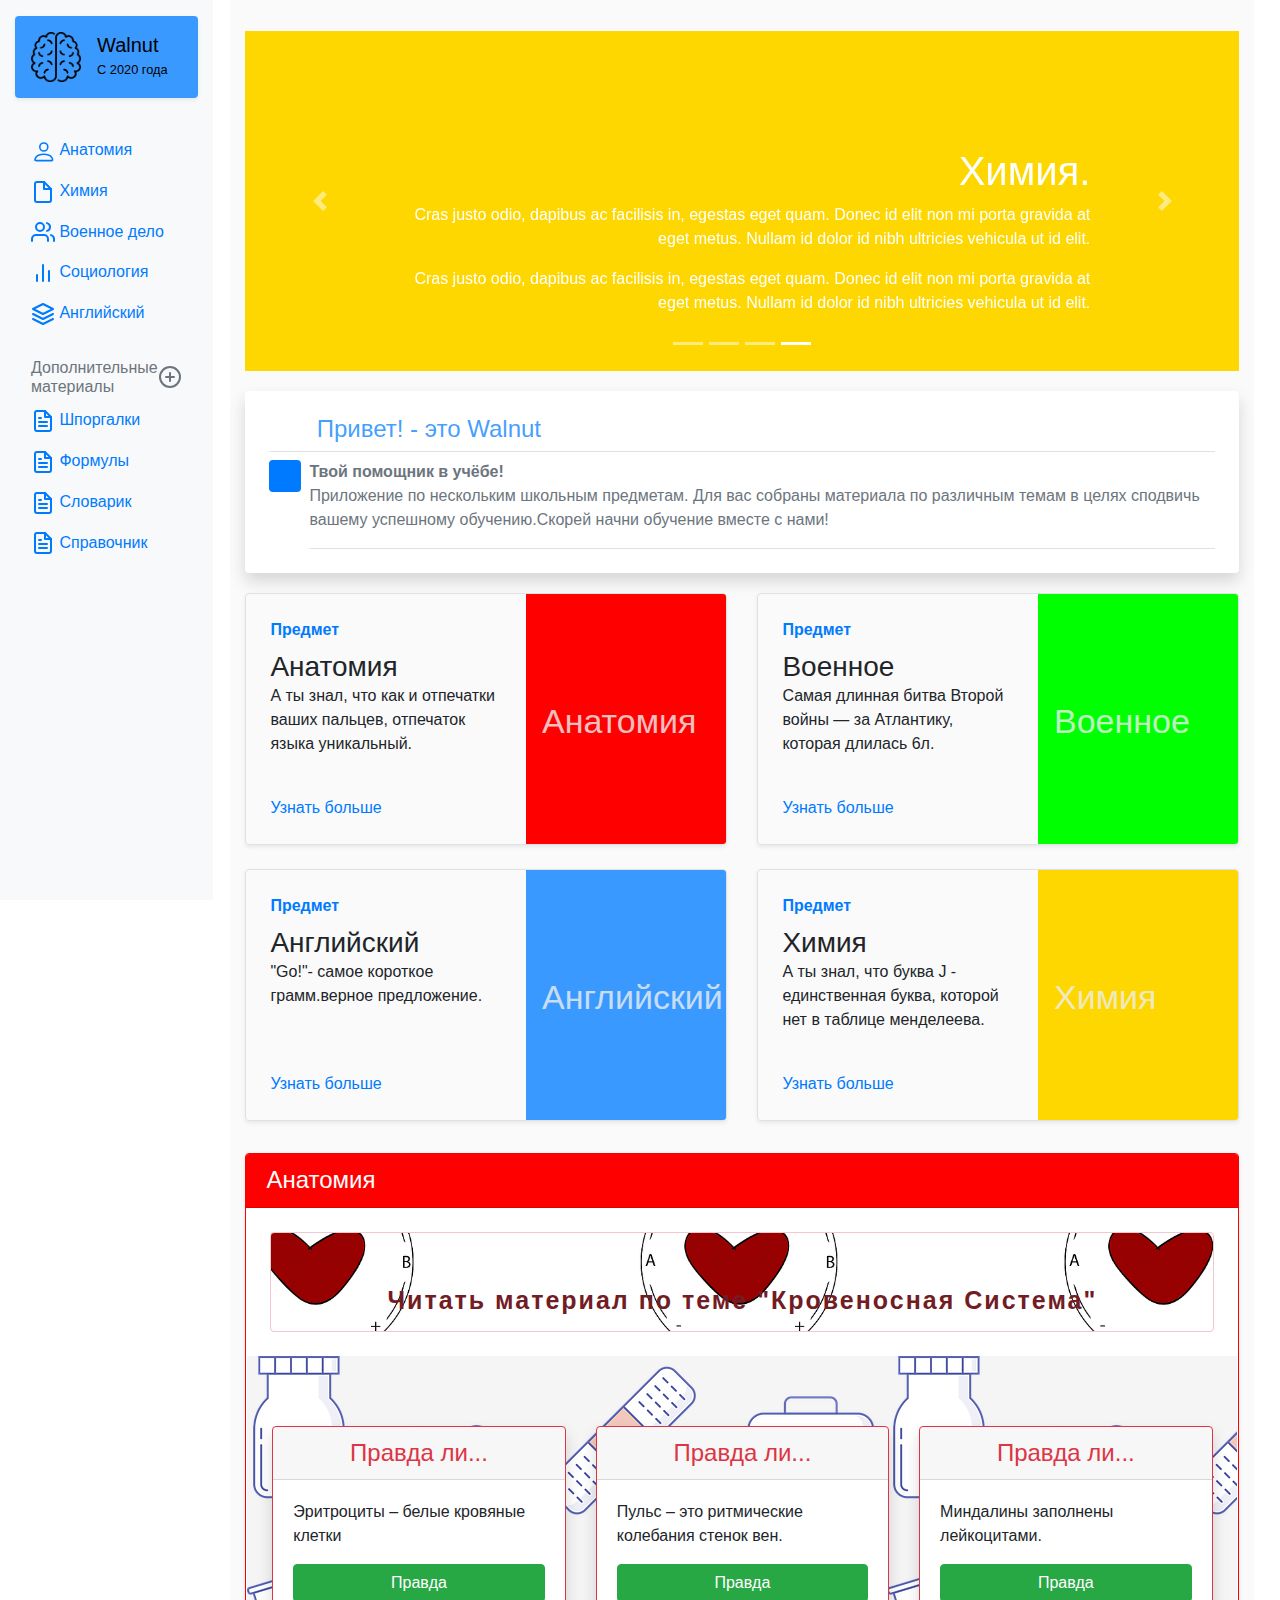
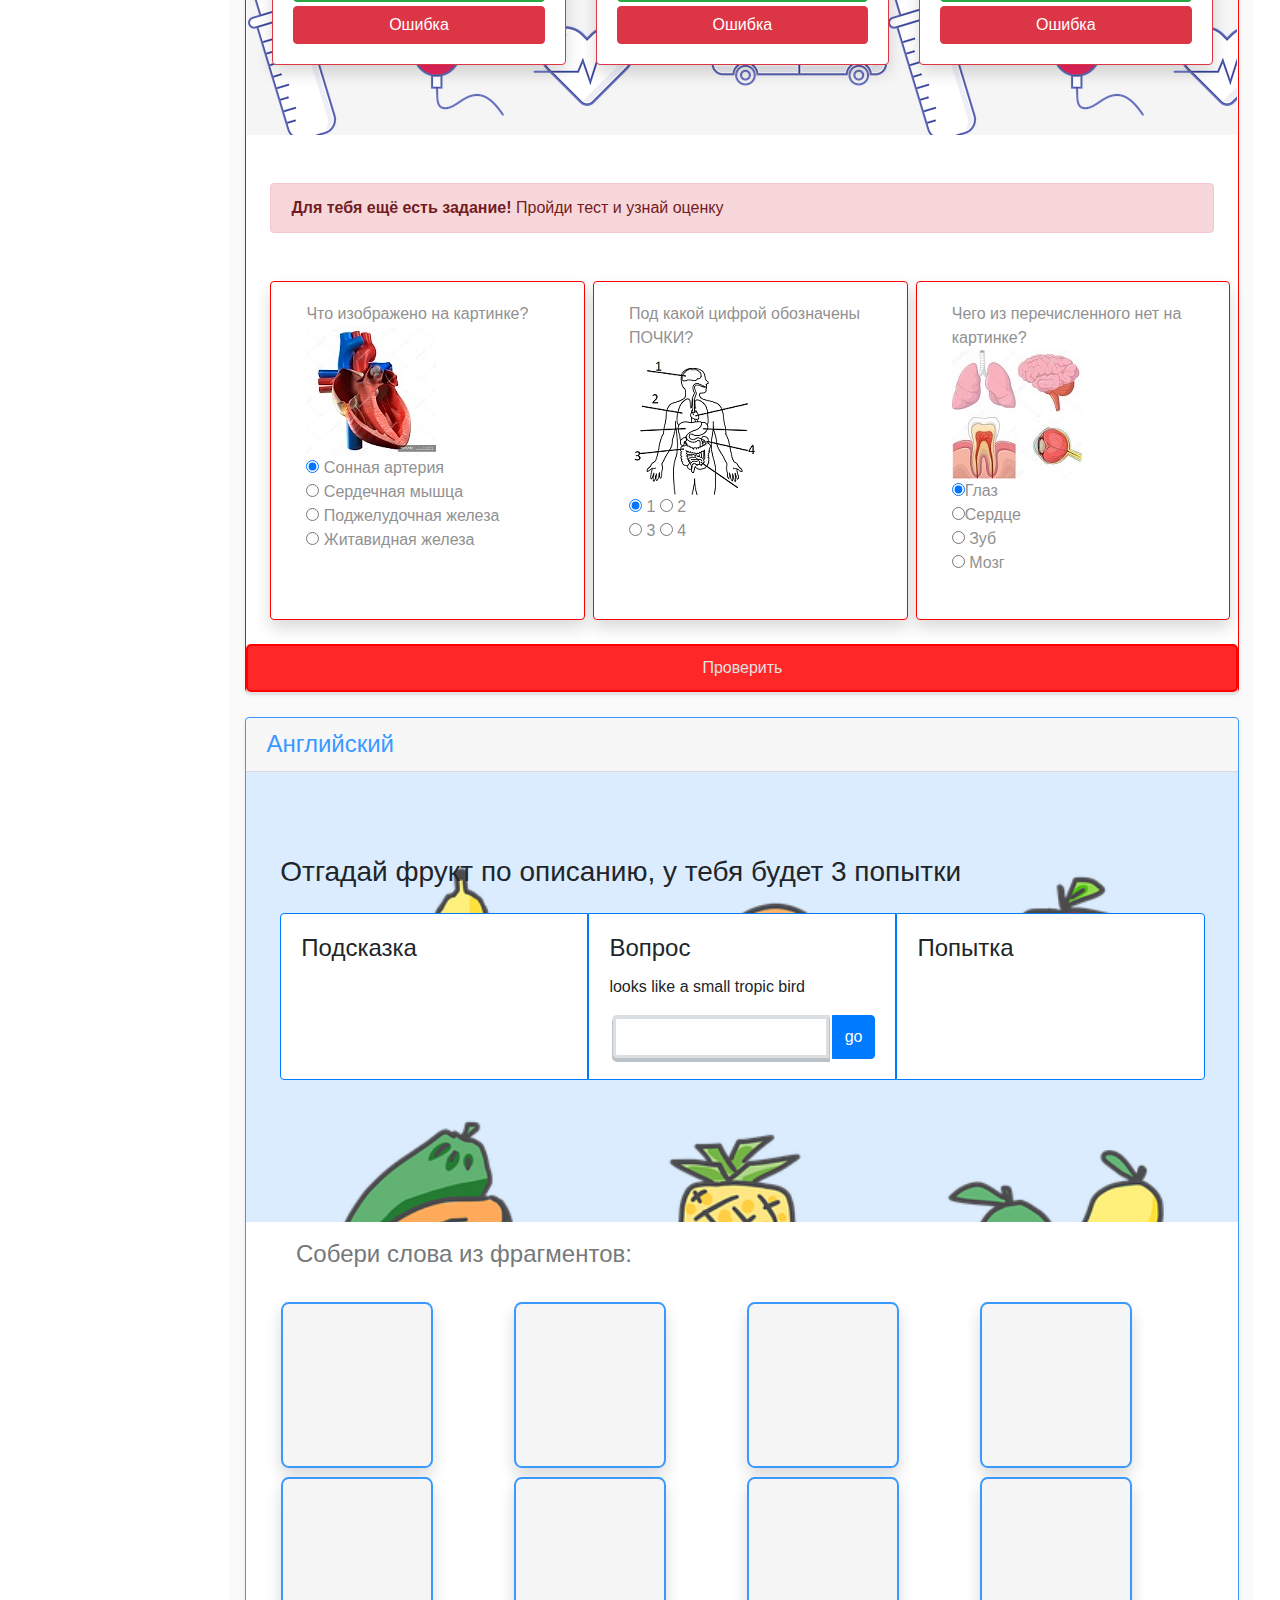
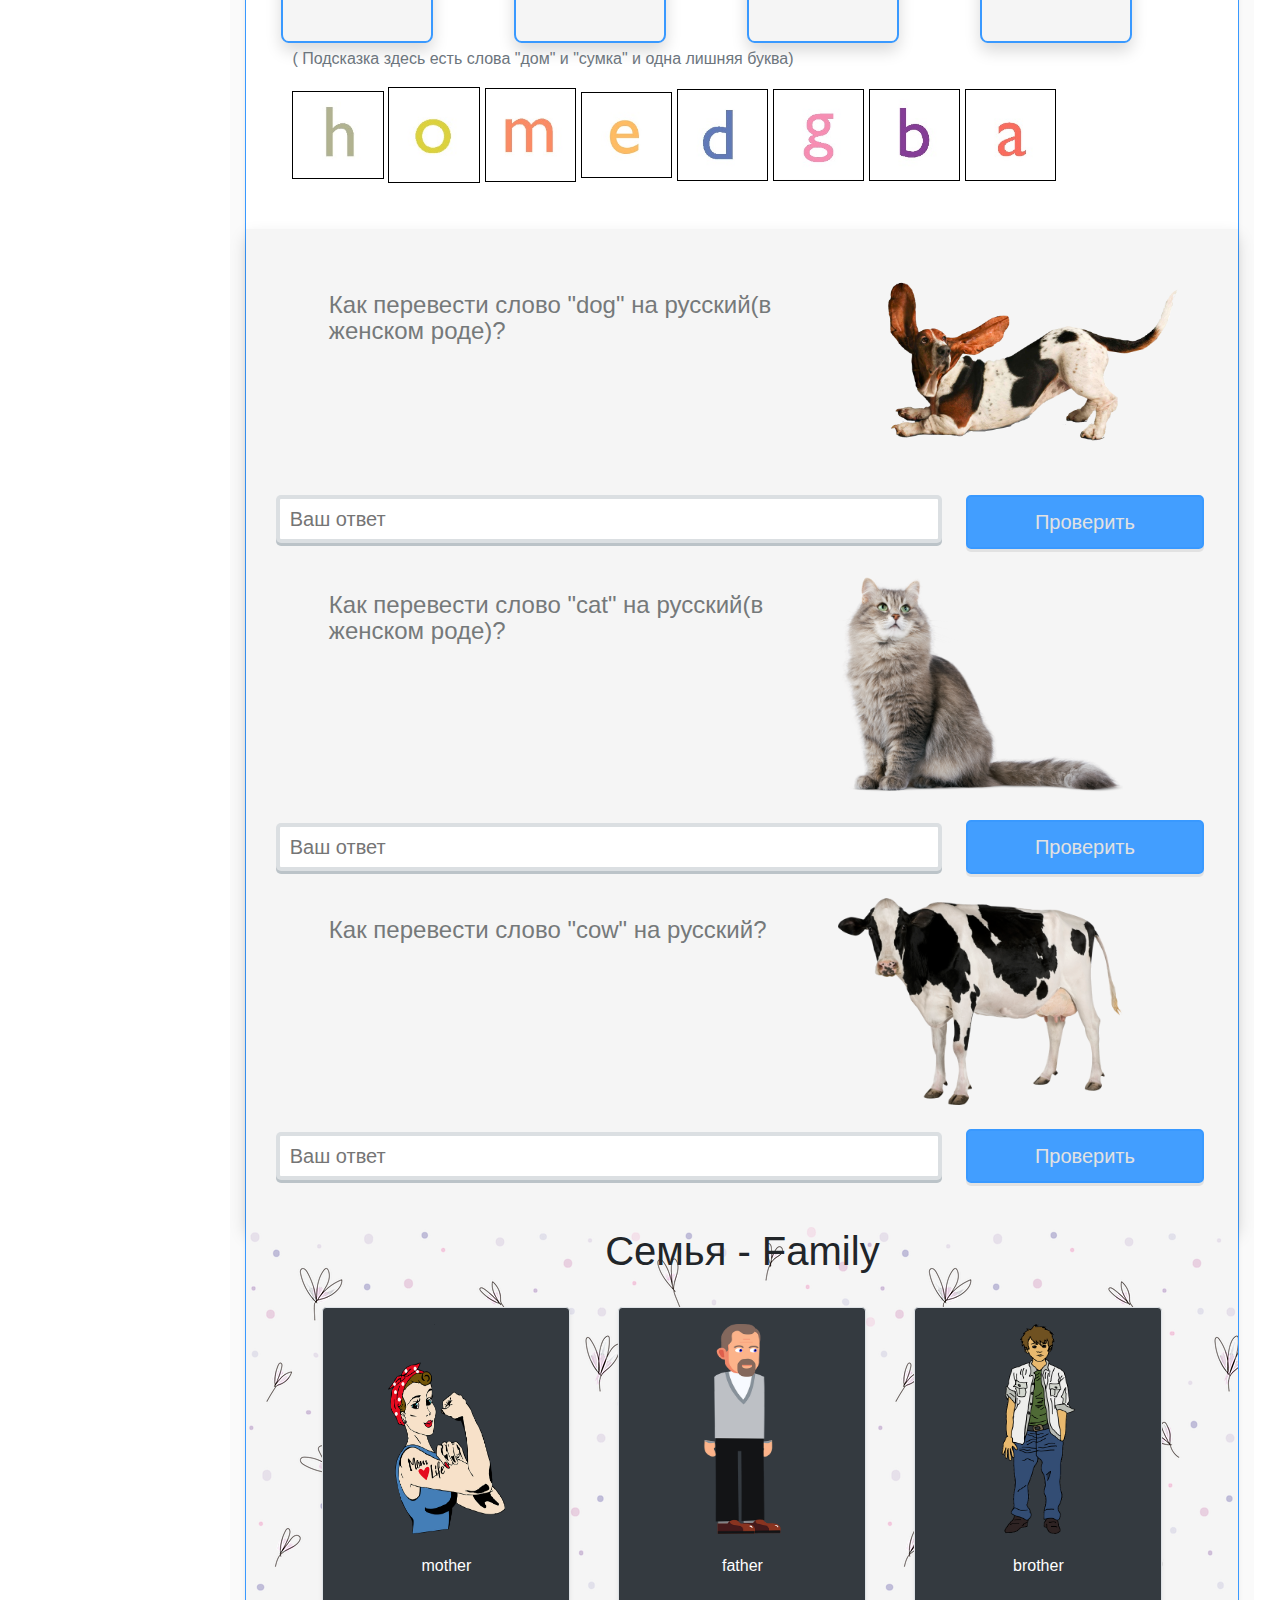
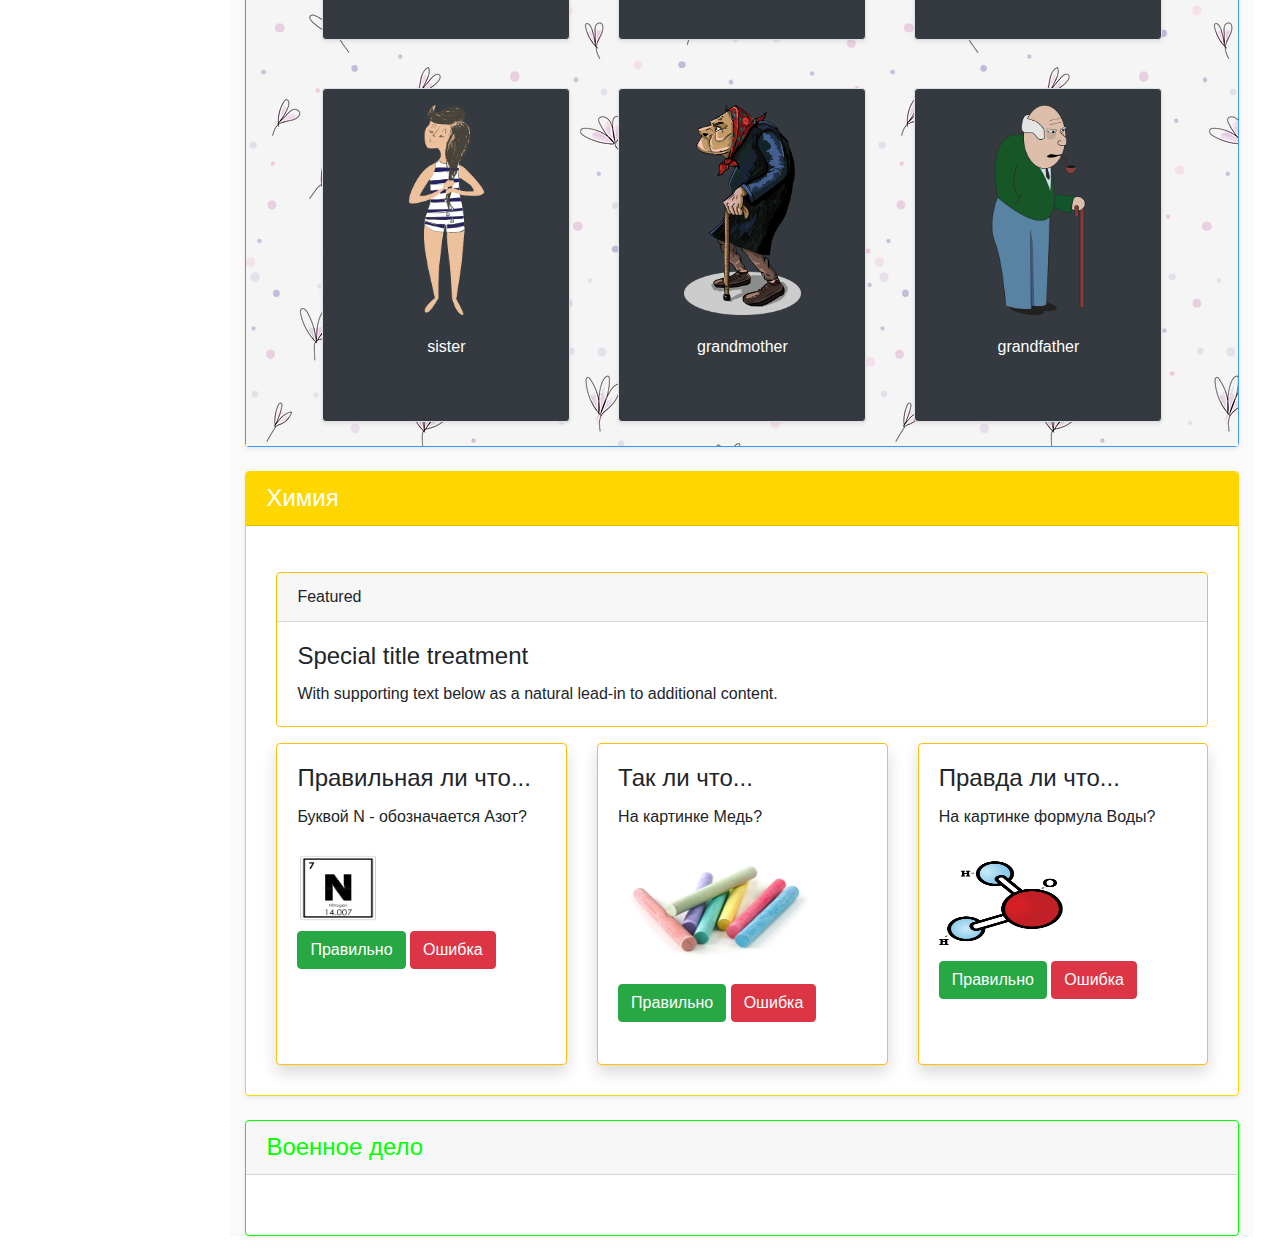
==== commit f4b37d69: "correct text" ====
--- a/index.html
+++ b/index.html
@@ -595,7 +595,7 @@
               <h4 class="my-0 font-weight-normal" style="color: white;">Анатомия</h4>
             </div>
            <a href="dictionary.html" class="leanMore m-4 alert alert-danger">
-             Читать материал по теме Кровеностная Система
+             Читать материал по теме "Кровеносная Система"
             </a>
               
               <div class="card-deck cardAnatBG">
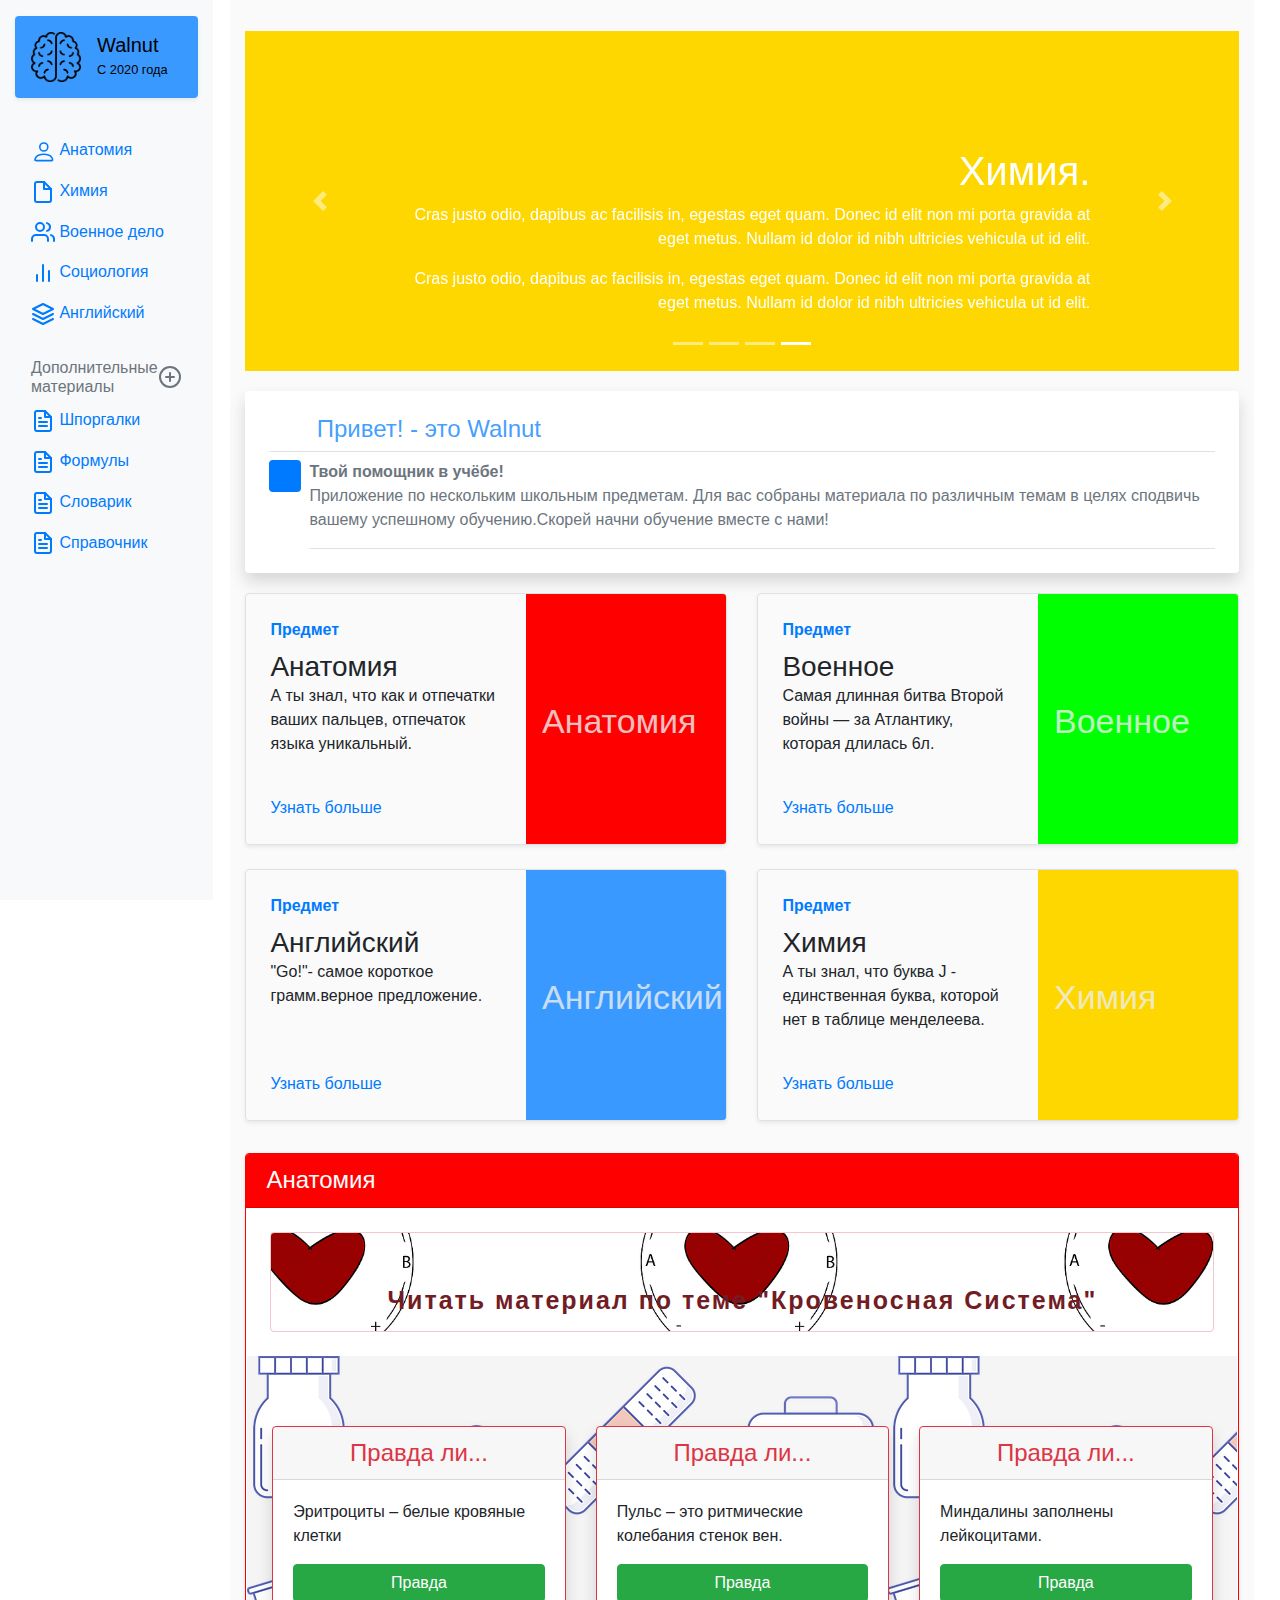
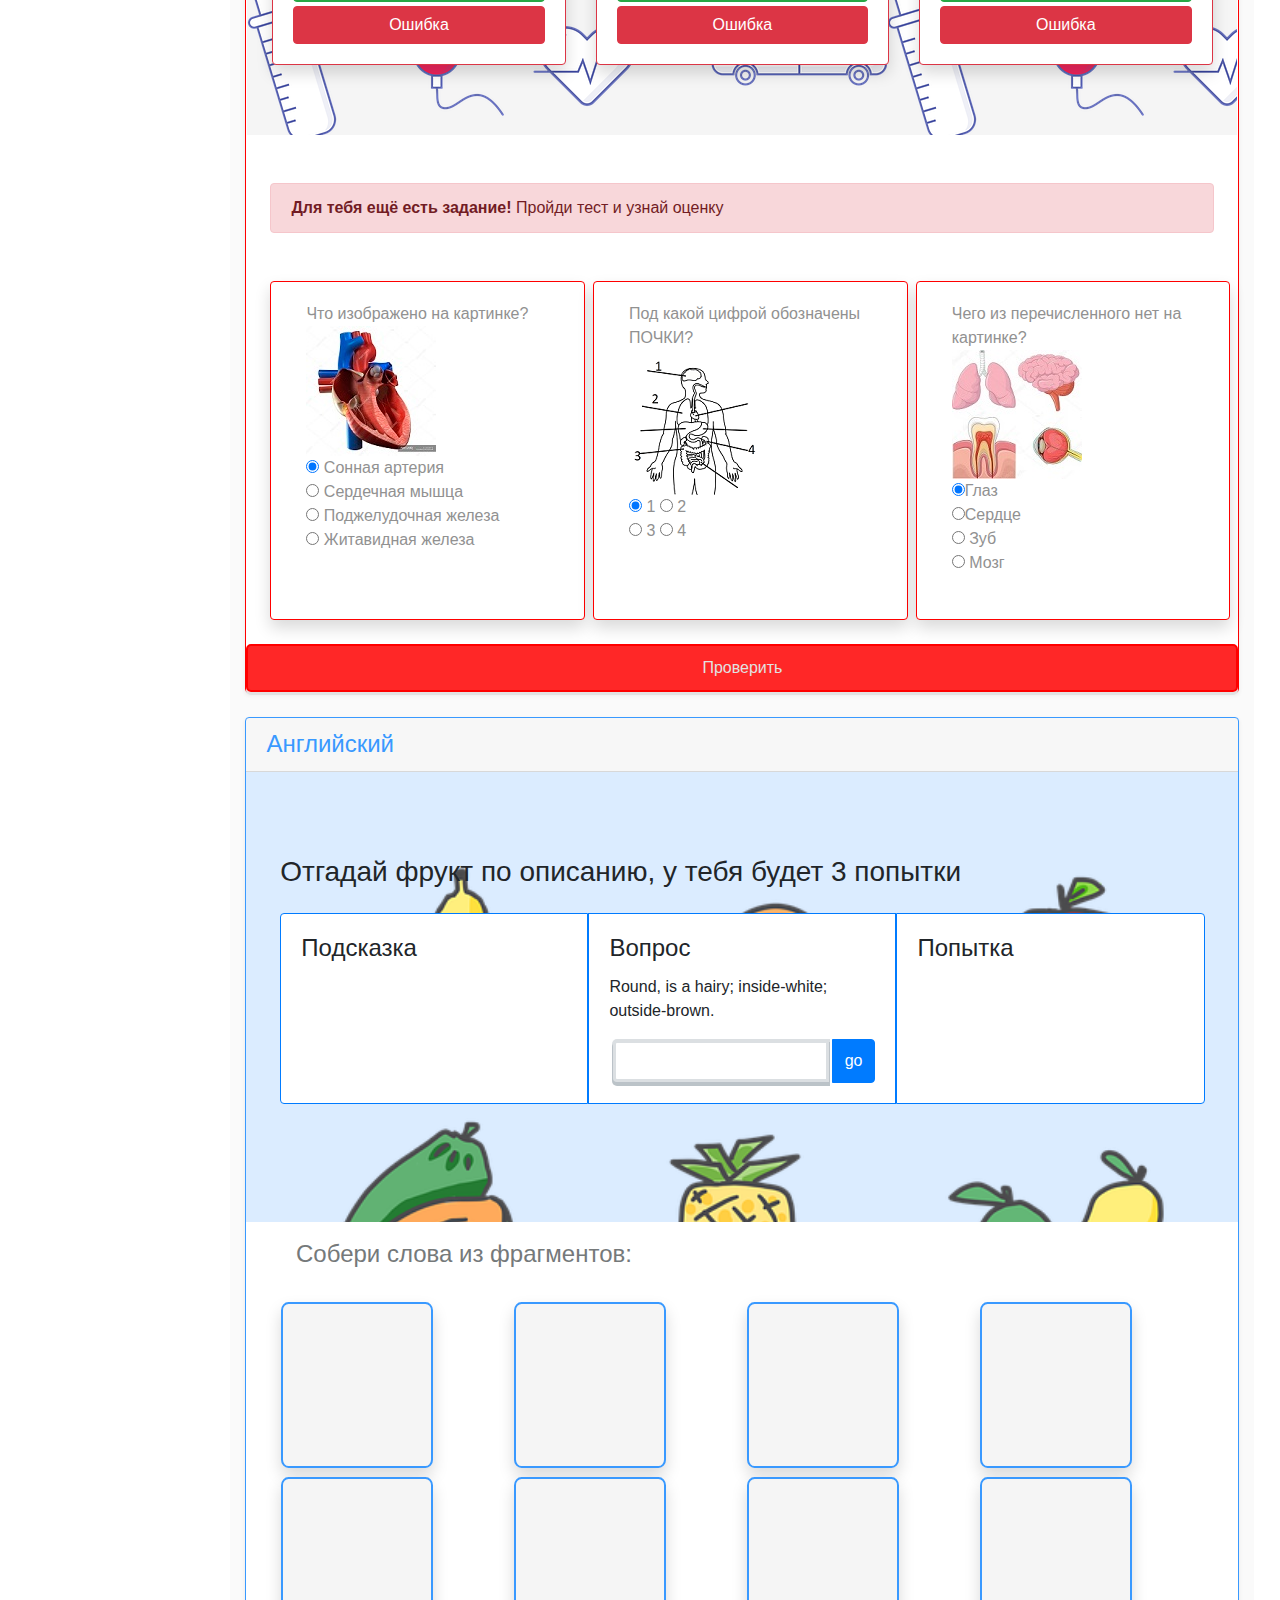
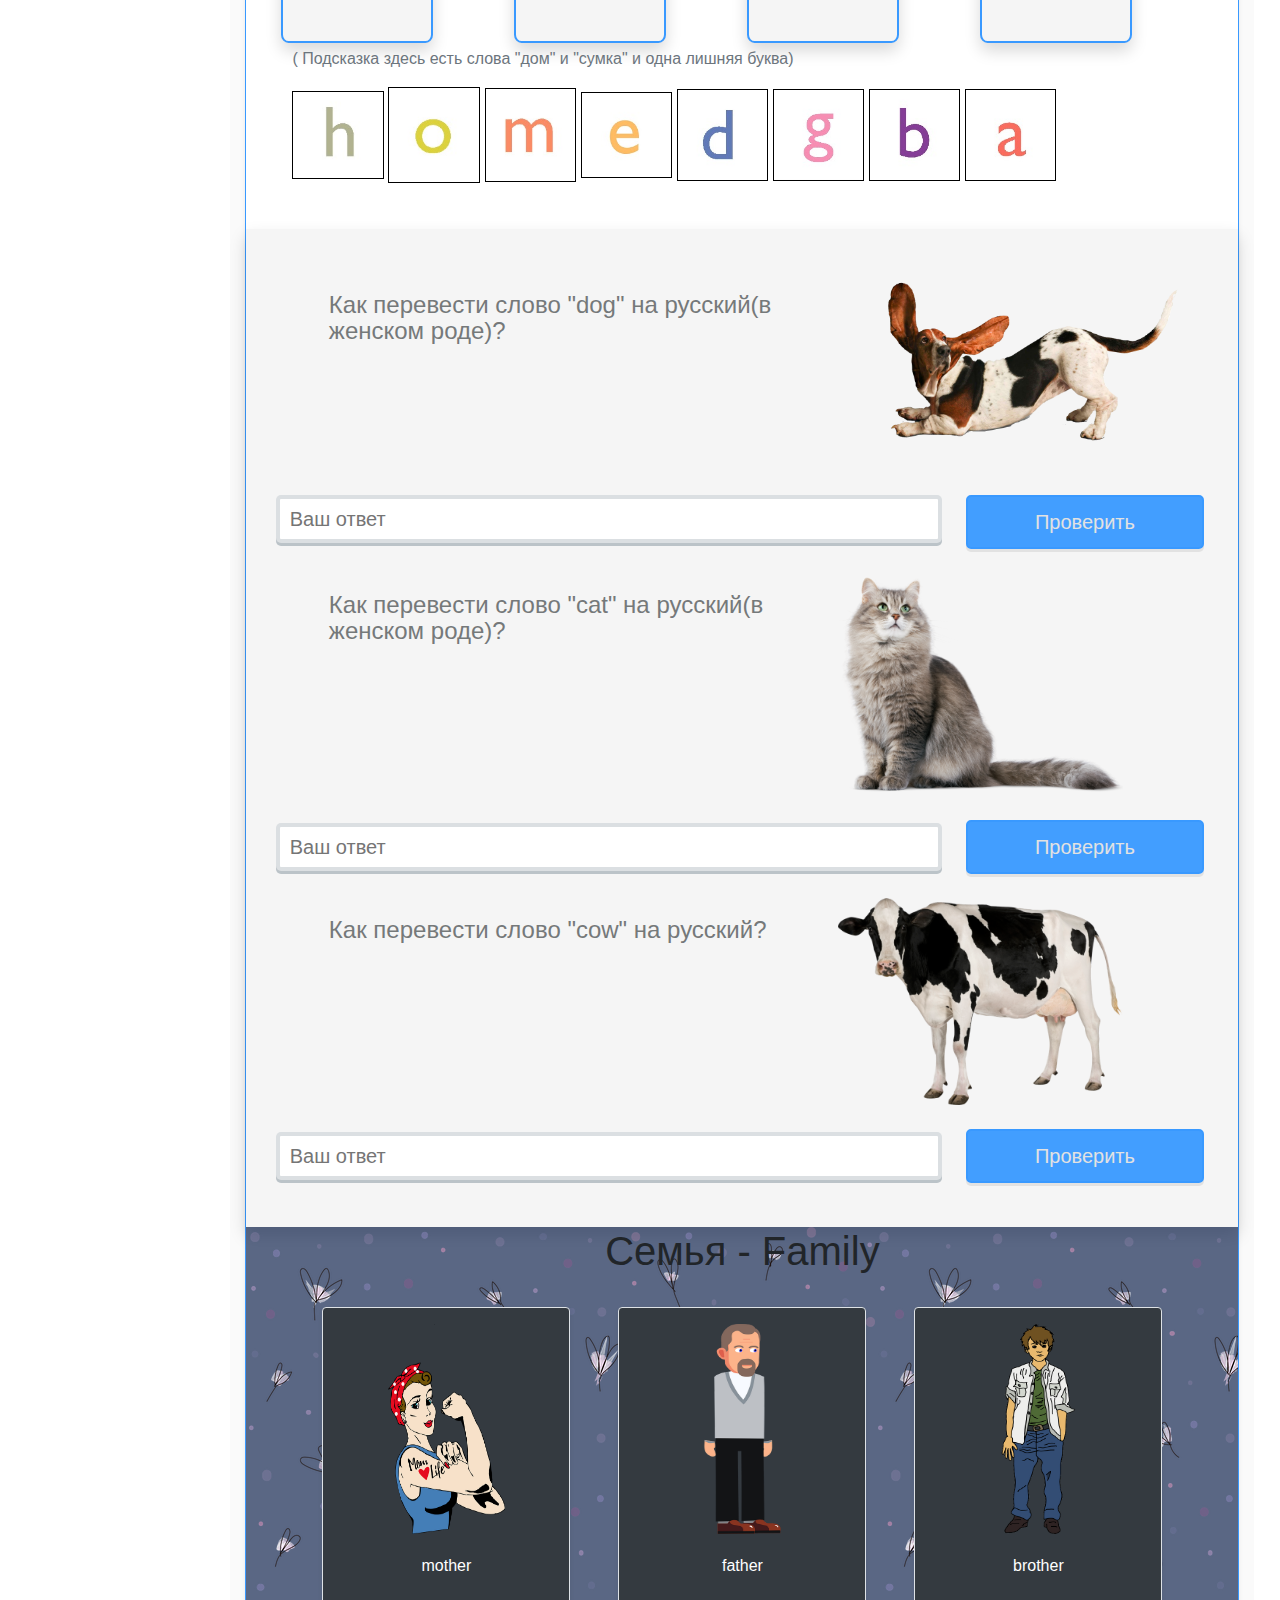
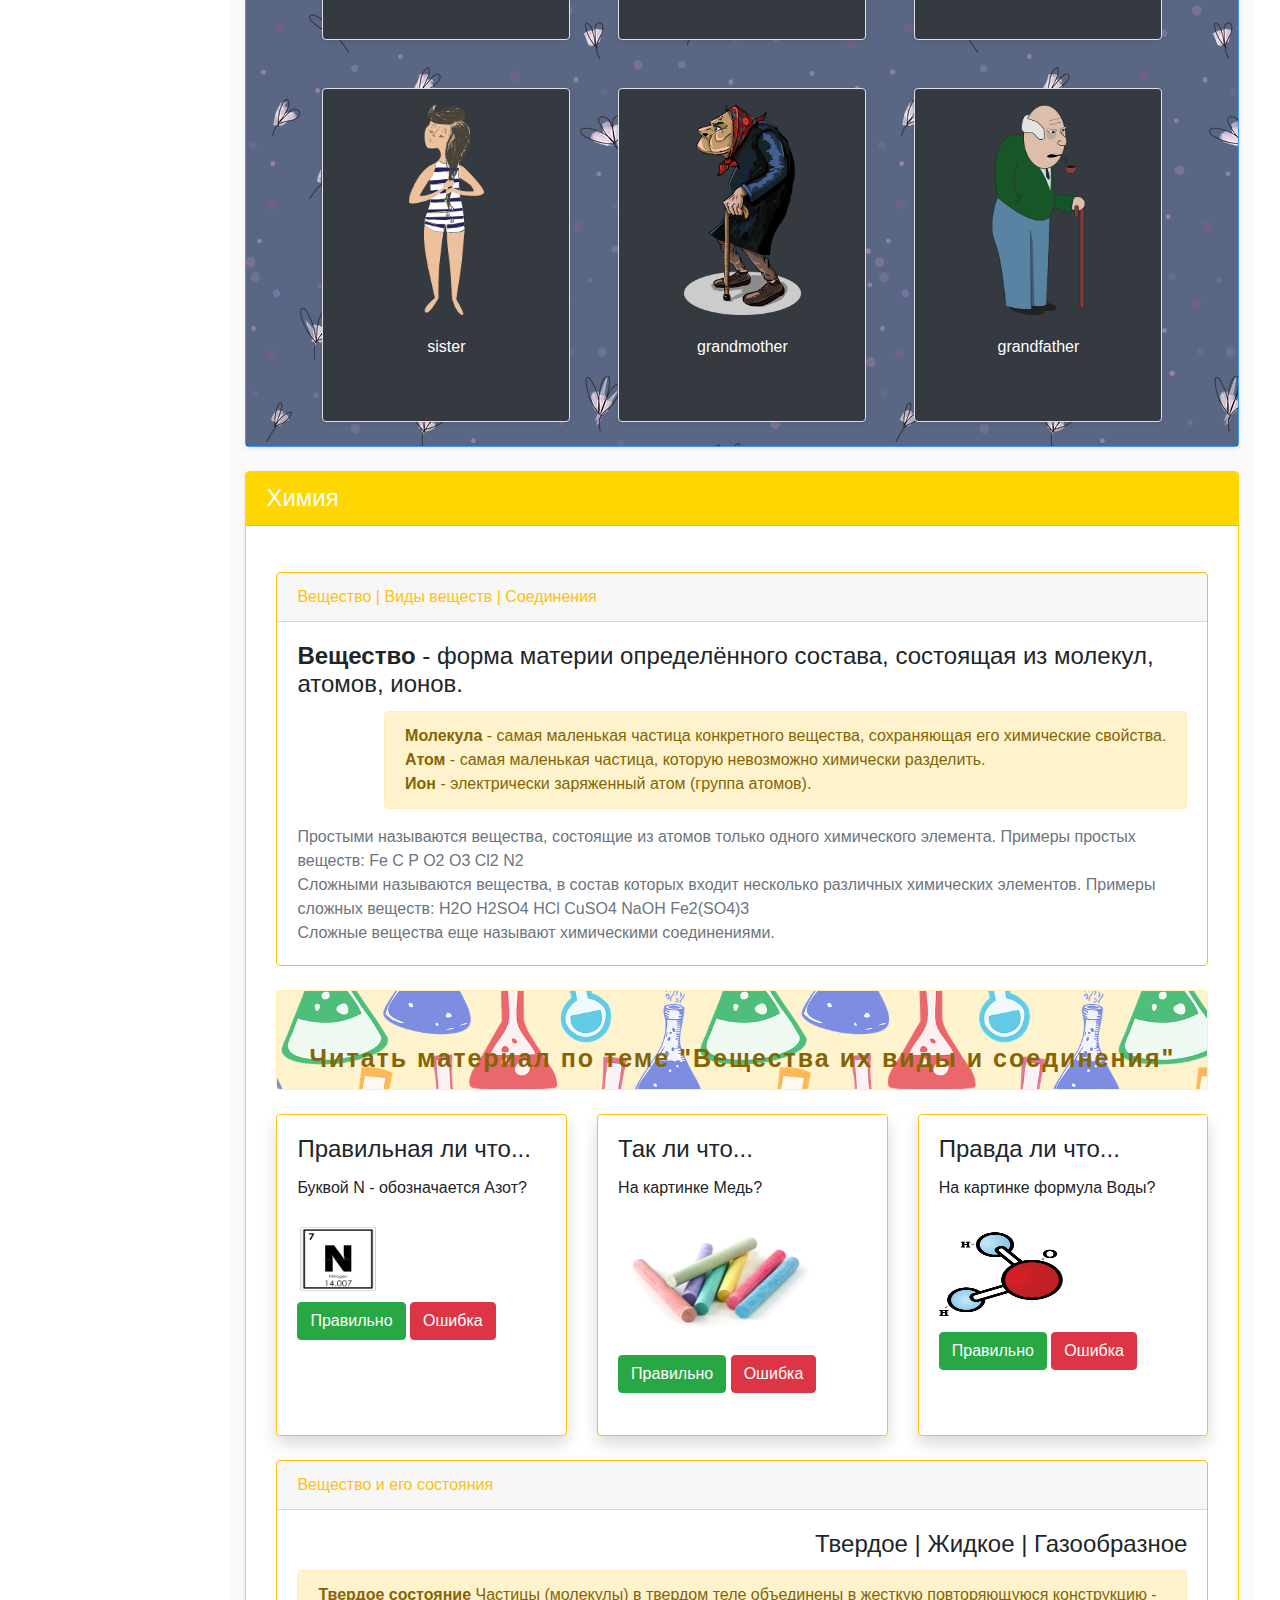
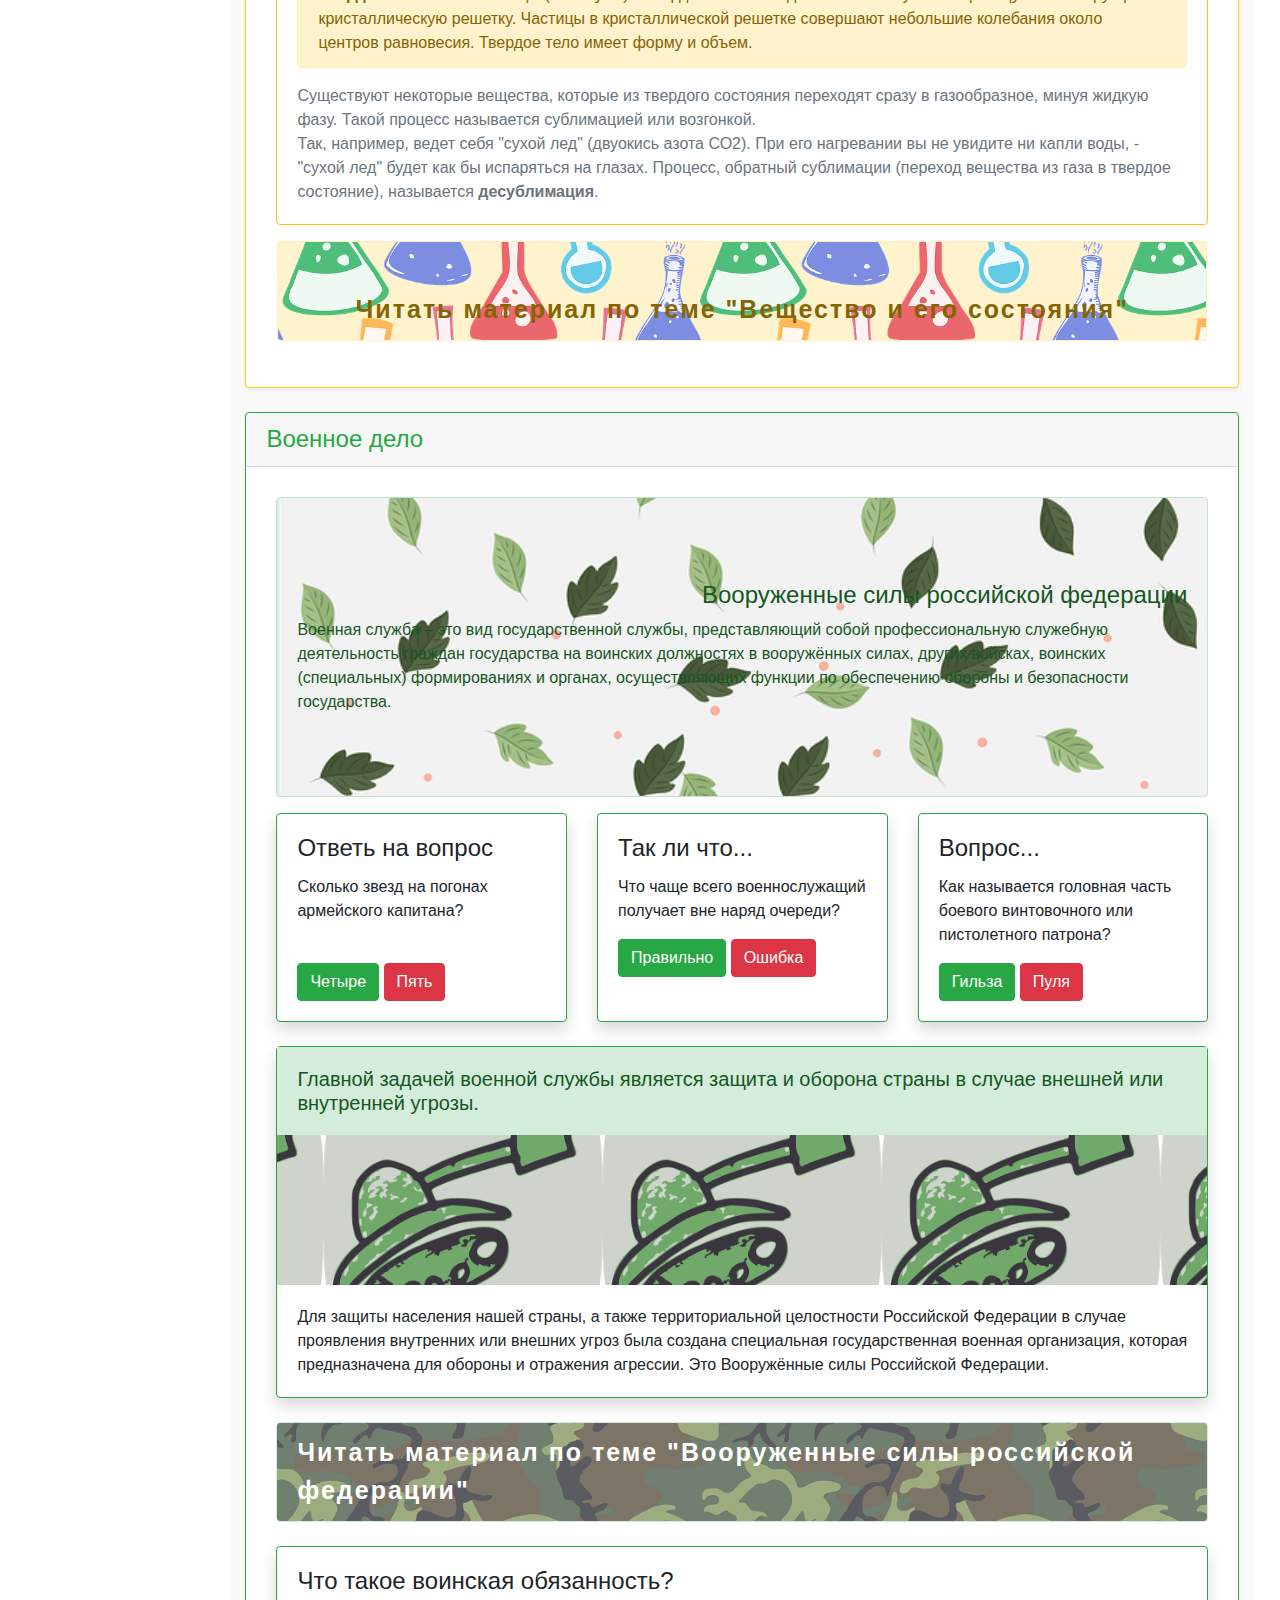
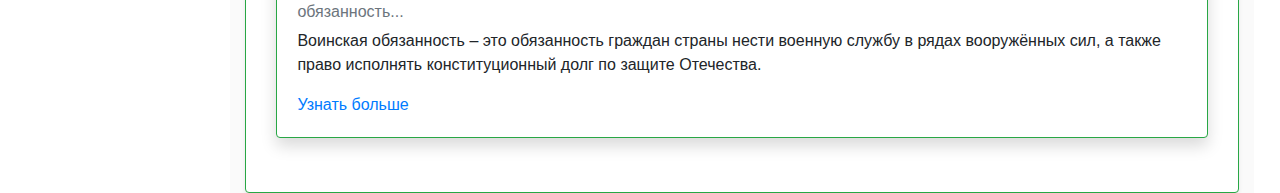
==== commit 030f017b: "added section him and voen" ====
--- a/index.html
+++ b/index.html
@@ -31,7 +31,7 @@
       <div class="navbar-collapse collapse" id="navbarCollapse" style="">
         <ul class="navbar-nav mr-auto">
           <li class="nav-item">
-            <a class="nav-link active" href="/index.html#anatomi">
+            <a class="nav-link active" href="#anatomi">
               <svg
                width="24"
                 height="24"
@@ -832,14 +832,41 @@
           </div>
           <div class="card_info">
             <div class="card border border-warning my-3">
-              <div class="card-header">
-                Featured
-              </div>
-              <div class="card-body">
-                <h4 class="card-title">Special title treatment</h4>
-                <p class="card-text">With supporting text below as a natural lead-in to additional content.</p>
-              </div>
-            </div>
+              <div class="card-header text-warning">
+                Вещество | Виды веществ | Соединения
+              </div>
+              <div class="card-body CardHim">
+                <h4 class="card-title"><strong>Вещество</strong> - форма материи определённого состава, состоящая из молекул, атомов, ионов.</h4>
+                <p class="card-text alert alert-warning"><strong>Молекула</strong> - самая маленькая частица конкретного вещества, сохраняющая его химические свойства.
+                  <br>
+                  <strong>Атом</strong> - самая маленькая частица, которую невозможно химически разделить.
+                  <br>
+                  <strong>Ион</strong> - электрически заряженный атом (группа атомов).
+                </p>
+                <p class="card-text text-secondary">Простыми называются вещества, состоящие из атомов только одного химического элемента.
+                  Примеры простых веществ:
+                  Fe
+                  C
+                  P
+                  O2
+                  O3
+                  Cl2
+                  N2 <br>
+                  Сложными называются вещества, в состав которых входит несколько различных химических элементов.
+                  Примеры сложных веществ:
+                  H2O
+                  H2SO4
+                  HCl
+                  CuSO4
+                  NaOH
+                  Fe2(SO4)3 <br>
+                  Сложные вещества еще называют химическими соединениями.</p>
+                
+              </div>
+            </div>
+            <a href="dictionary.html" class="leanMoreHim my-4 alert alert-warning">
+              Читать материал по теме "Вещества их виды и соединения"
+             </a>
             <div class="card-deck">
               <div class="card border border-warning shadow">
                 <div class="card-body">
@@ -868,17 +895,102 @@
                   <button type="button" class="btn btn-danger" onclick="Submit5()">Ошибка</button>
               </div>
             </div>
+            <div class="card_info m-0 mt-4">
+              <div class="card border border-warning ">
+                <div class="card-header text-warning">
+                  Вещество и его состояния
+                </div>
+                <div class="card-body CardHim">
+                  <h4 class="card-title">Твердое | Жидкое | Газообразное</h4>
+                  <p class="card-text alert alert-warning">
+                    <strong>Твердое состояние</strong> Частицы (молекулы) в твердом теле объединены в жесткую повторяющуюся конструкцию - 
+                    кристаллическую решетку. Частицы в кристаллической решетке совершают небольшие колебания 
+                    около центров равновесия. Твердое тело имеет форму и объем.
+                  </p>
+                  <p class="card-text text-secondary">Существуют некоторые вещества, которые из твердого состояния переходят 
+                    сразу в газообразное, минуя жидкую фазу. Такой процесс называется сублимацией или возгонкой.  <br>
+                    Так, например, ведет себя "сухой лед" (двуокись азота СО2). При его нагревании вы не увидите ни капли воды,
+                     - "сухой лед" будет как бы испаряться на глазах.
+                    Процесс, обратный сублимации (переход вещества из газа в твердое состояние), называется <strong>десублимация</strong>.</p>
+                  
+                </div>
+              </div>
+              <a href="dictionary.html" class="leanMoreHim m-3 alert alert-warning">
+                Читать материал по теме "Вещество и его состояния"
+               </a>
           </div>
         </div>
       </section>
 
       <section class="voen" id="voen">
-        <div class="card mb-4 shadow-sm card_voe" style="border-color: #00FF00;">
+        <div class="card  shadow-sm card_voe border border-success">
           <div class="card-header">
-            <h4 class="my-0 font-weight-normal" style="color: #00FF00;">Военное дело</h4>
-          </div>
+            <h4 class="my-0 font-weight-normal text-success" >Военное дело</h4>
+          </div>
+          
           <div class="card_info">
-
+            <div class="alert alert-success cardVoen_bg" role="alert">
+              <h4 class="alert-heading">Вооруженные силы российской федерации</h4>
+              Военная служба – это вид государственной службы, представляющий собой профессиональную служебную деятельность граждан государства на воинских должностях в вооружённых силах, других войсках, воинских 
+              (специальных) формированиях и органах, осуществляющих функции по обеспечению обороны и безопасности государства.
+              <div class="card_img_voen"></div>
+            </div>
+              
+              <div class="card-deck">
+                <div class="card border border-success shadow">
+                  <div class="card-body">
+                    <h4 class="card-title">Ответь на вопрос</h4>
+                    <p class="card-text">Сколько звезд на погонах армейского капитана?</p>
+                  <br>
+                    <button type="button" class="btn btn-success" onclick="Submit4()">Четыре</button>
+                    <button type="button" class="btn btn-danger" onclick="Submit5()">Пять</button>
+                  </div>
+                </div>
+                <div class="card border border-success shadow">
+                  <div class="card-body">
+                    <h4 class="card-title">Так ли что...</h4> 
+                    <p class="card-text">Что чаще всего военнослужащий получает вне наряд очереди?</p>
+                   
+                    <button type="button" class="btn btn-success" onclick="Submit4()">Правильно</button>
+                    <button type="button" class="btn btn-danger" onclick="Submit5()">Ошибка</button>
+                  </div>
+                </div>
+                <div class="card border border-success shadow">
+                  <div class="card-body">
+                    <h4 class="card-title">Вопрос...</h4>
+                    <p class="card-text">Как называется головная часть боевого винтовочного или пистолетного патрона?</p>
+                    
+                    <button type="button" class="btn btn-success" onclick="Submit5()">Гильза</button>
+                    <button type="button" class="btn btn-danger" onclick="Submit4()">Пуля</button>
+                </div>
+              </div>
+          </div>
+        
+          <div class="card cardimgVoen my-0 border border-success mt-4 shadow shadow-sm">
+            <div class="card-body  alert-success">
+              <h5 class="card-text">Главной задачей военной службы является защита и оборона страны в случае внешней или внутренней угрозы.</h5>
+            </div>
+           <div class="imgVoen d-flex justify-content-center">
+           </div>
+            <div class="card-body">
+              <p class="card-text">Для защиты населения нашей страны, а также территориальной целостности Российской Федерации в случае проявления внутренних или внешних угроз была создана специальная государственная военная организация, 
+                которая предназначена для обороны и отражения агрессии. Это Вооружённые силы Российской Федерации.</p>
+            </div>
+          </div>
+           
+          <a href="dictionary.html" class="leanMoreVoen my-4 alert alert-success ">
+            Читать материал по теме "Вооруженные силы российской федерации"
+           </a>
+          <div class="card my-4 border border-success  shadow shadow-sm">
+            <div class="card-body">
+              <h4 class="card-title">Что такое воинская обязанность?</h4>
+              <h6 class="card-subtitle mb-2 text-muted">обязанность...</h6>
+              <p class="card-text">
+                Воинская обязанность – это обязанность граждан страны нести военную службу в рядах 
+                вооружённых сил, а также право исполнять конституционный долг по защите Отечества.
+              </p>
+              <a href="dictionary.html" class="card-link">Узнать больше</a>
+            </div>
           </div>
         </div>
       </section>
--- a/css/style.css
+++ b/css/style.css
@@ -120,8 +120,13 @@
 
 .cardFamily{
   background-image: url(../img/flowers-4931217_640.png);
-  background-color: rgb(245, 245, 245);
-
+  background-color: rgba(12, 31, 73, 0.678);
+}
+.CardHim{
+  display: flex;
+  flex-direction: column;
+  justify-content: center;
+  align-items: flex-end;
 }
 .leanMore{
   display: flex;
@@ -135,12 +140,67 @@
  font-weight: 800;
  letter-spacing: 2px;
 }
+.leanMoreHim{
+  display: flex;
+  justify-content: center;
+  align-items: flex-end;
+  background-image: url(../img/chemistry-3597820_640.png);
+  background-position: center;
+  background-size: 45%;
+  height: 100px;
+ font-size: 25px;
+ font-weight: 800;
+ letter-spacing: 2px;
+}
+
 .cardFamilyrow img{
   width: 55%;
   height: 70%;
 }
+.imgVoen{
+  width: 100%;
+  height: 150px;
+ background-image: url(../img/army-161605_640.png);
+  background-position: center;
+  background-size: 30%;
+}
+
+.cardVoen_bg{
+  display: flex;
+  flex-direction: column;
+  justify-content: center;
+  align-items: flex-end;
+  height: 300px;
+  background-image: url(../img/leaves-5643327_640.png);
+  background-position: left;
+  background-size: cover;
+}
+.leanMoreVoen{
+  display: flex;
+  justify-content: center;
+  align-items: flex-end;
+  background-image: url(../img/camouflage-33708_640.png); 
+  background-position: center;
+  background-size: 53%;
+  opacity: 70%;
+  color: rgba(255, 255, 255);
+  background-repeat: inherit;
+  height: 100px;
+ font-size: 25px;
+ font-weight: 800;
+ letter-spacing: 2px;
+}
 /*mobile  version*/
 @media (max-width: 764px) {
+  h1, h2, h4{
+    font-size: 16px;
+  }
+  h5{
+    font-size: 12px;
+  }
+  .alert{
+    font-size: 9px;
+  }
   .top_mobilMEnu{
     display: flex;
     justify-content: space-between;
@@ -221,6 +281,10 @@
   flex-direction: column;
   width: 85%;
 }
+.card{
+  font-size: 13px;
+}
+
 .leanMore{
   background-size: 55%;
   height: 80px;
@@ -228,4 +292,51 @@
  font-weight: 800;
  letter-spacing: 2px;
 }
+.leanMoreHim{
+  display: flex;
+  justify-content: center;
+  align-items: flex-end;
+  background-size: 65%;
+  height: 60px;
+  width: 100%;
+ font-size: 9px;
+ font-weight: 800;
+ letter-spacing: 2px;
+}
+.imgVoen{
+  width: 100%;
+  height: 200px;
+  background-image: url(../img/army-161605_640.png);
+  background-position: center;
+  background-size: cover;
+}
+.cardimgVoen{
+  height: 300px;
+  font-size: 8px;
+  padding-bottom: 5%;
+}
+.cardVoen_bg{
+  display: flex;
+  flex-direction: column;
+  justify-content: center;
+  align-items: flex-end;
+  height: 160px;
+  background-image: url(../img/leaves-5643327_640.png);
+  background-position: right;
+  background-size: 120%;
+}
+.leanMoreVoen{
+  display: flex;
+  justify-content: center;
+  align-items: flex-end;
+  opacity: 80%;
+  background-image: url(../img/camouflage-33708_640.png); 
+  background-position: center;
+  background-size: 43%;
+  background-repeat: inherit;
+  height: 60px;
+ font-size: 10px;
+ font-weight: 800;
+ letter-spacing: 2px;
+}
 }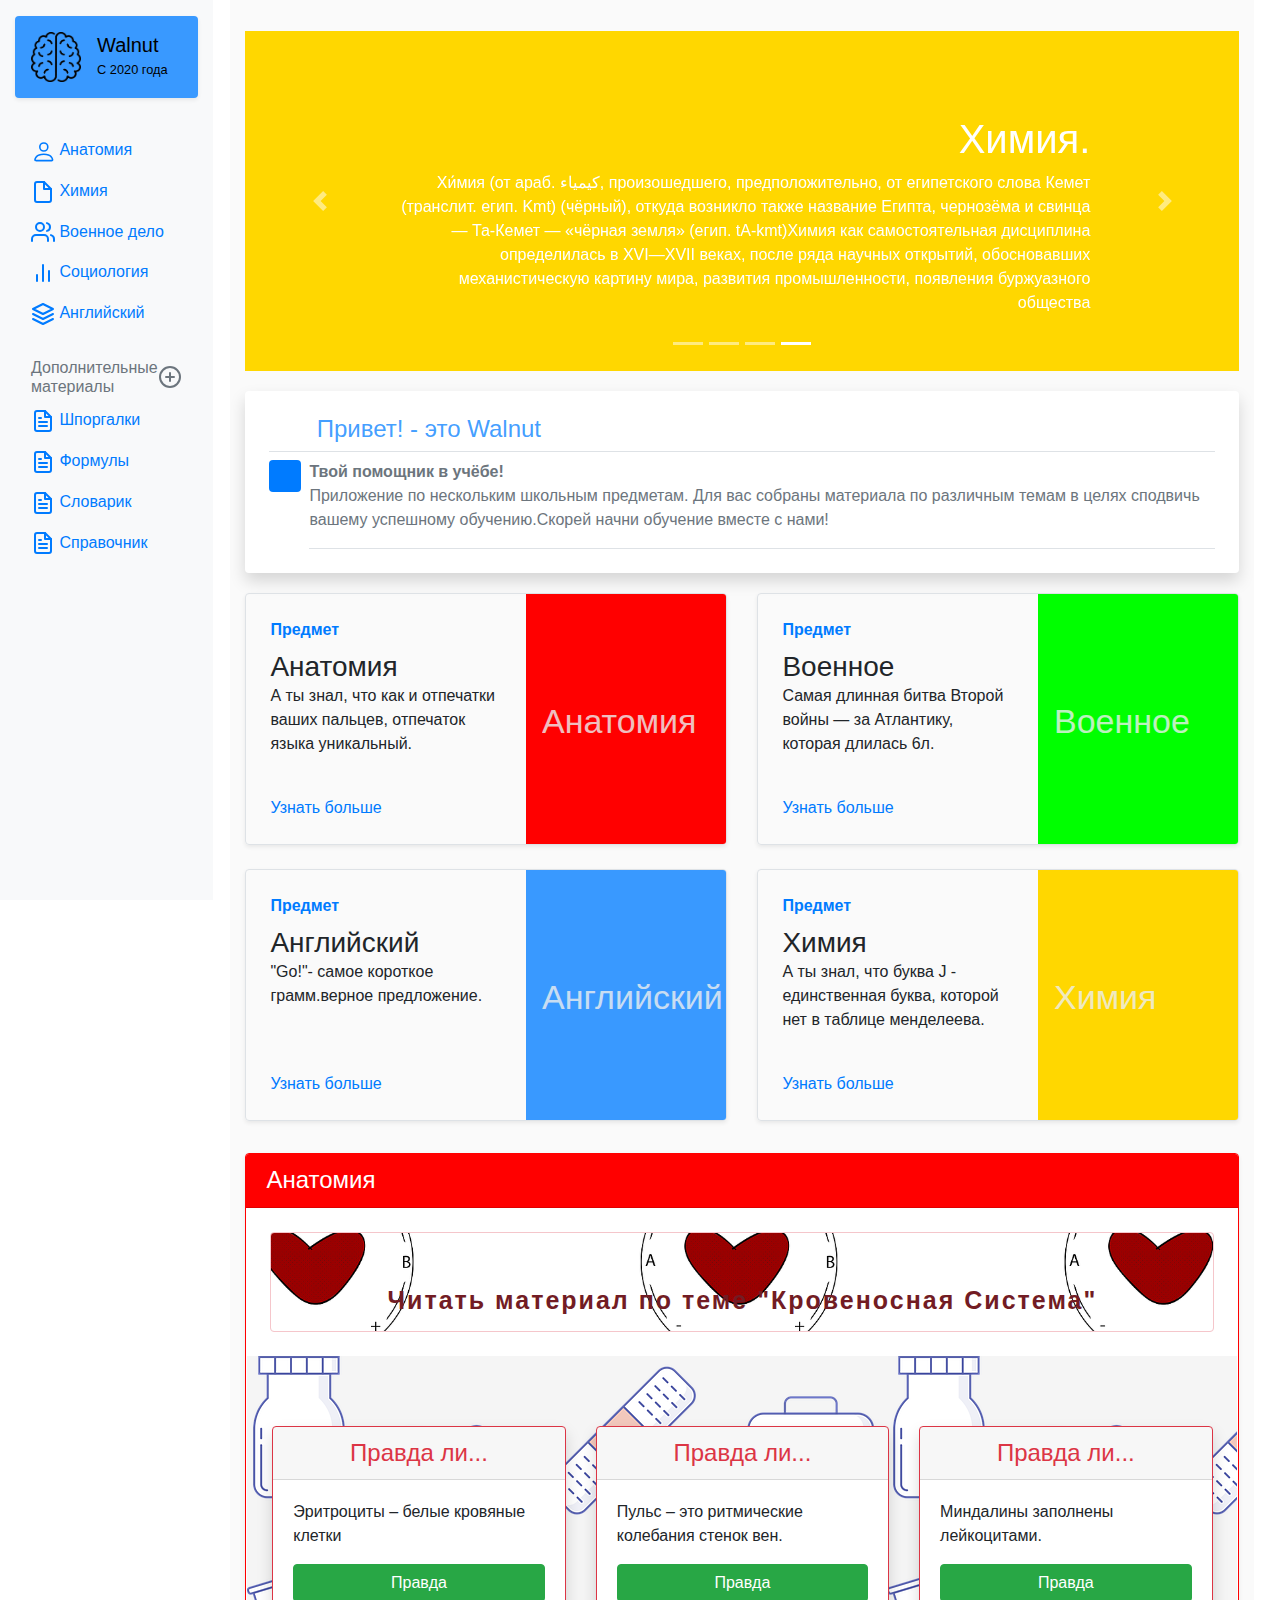
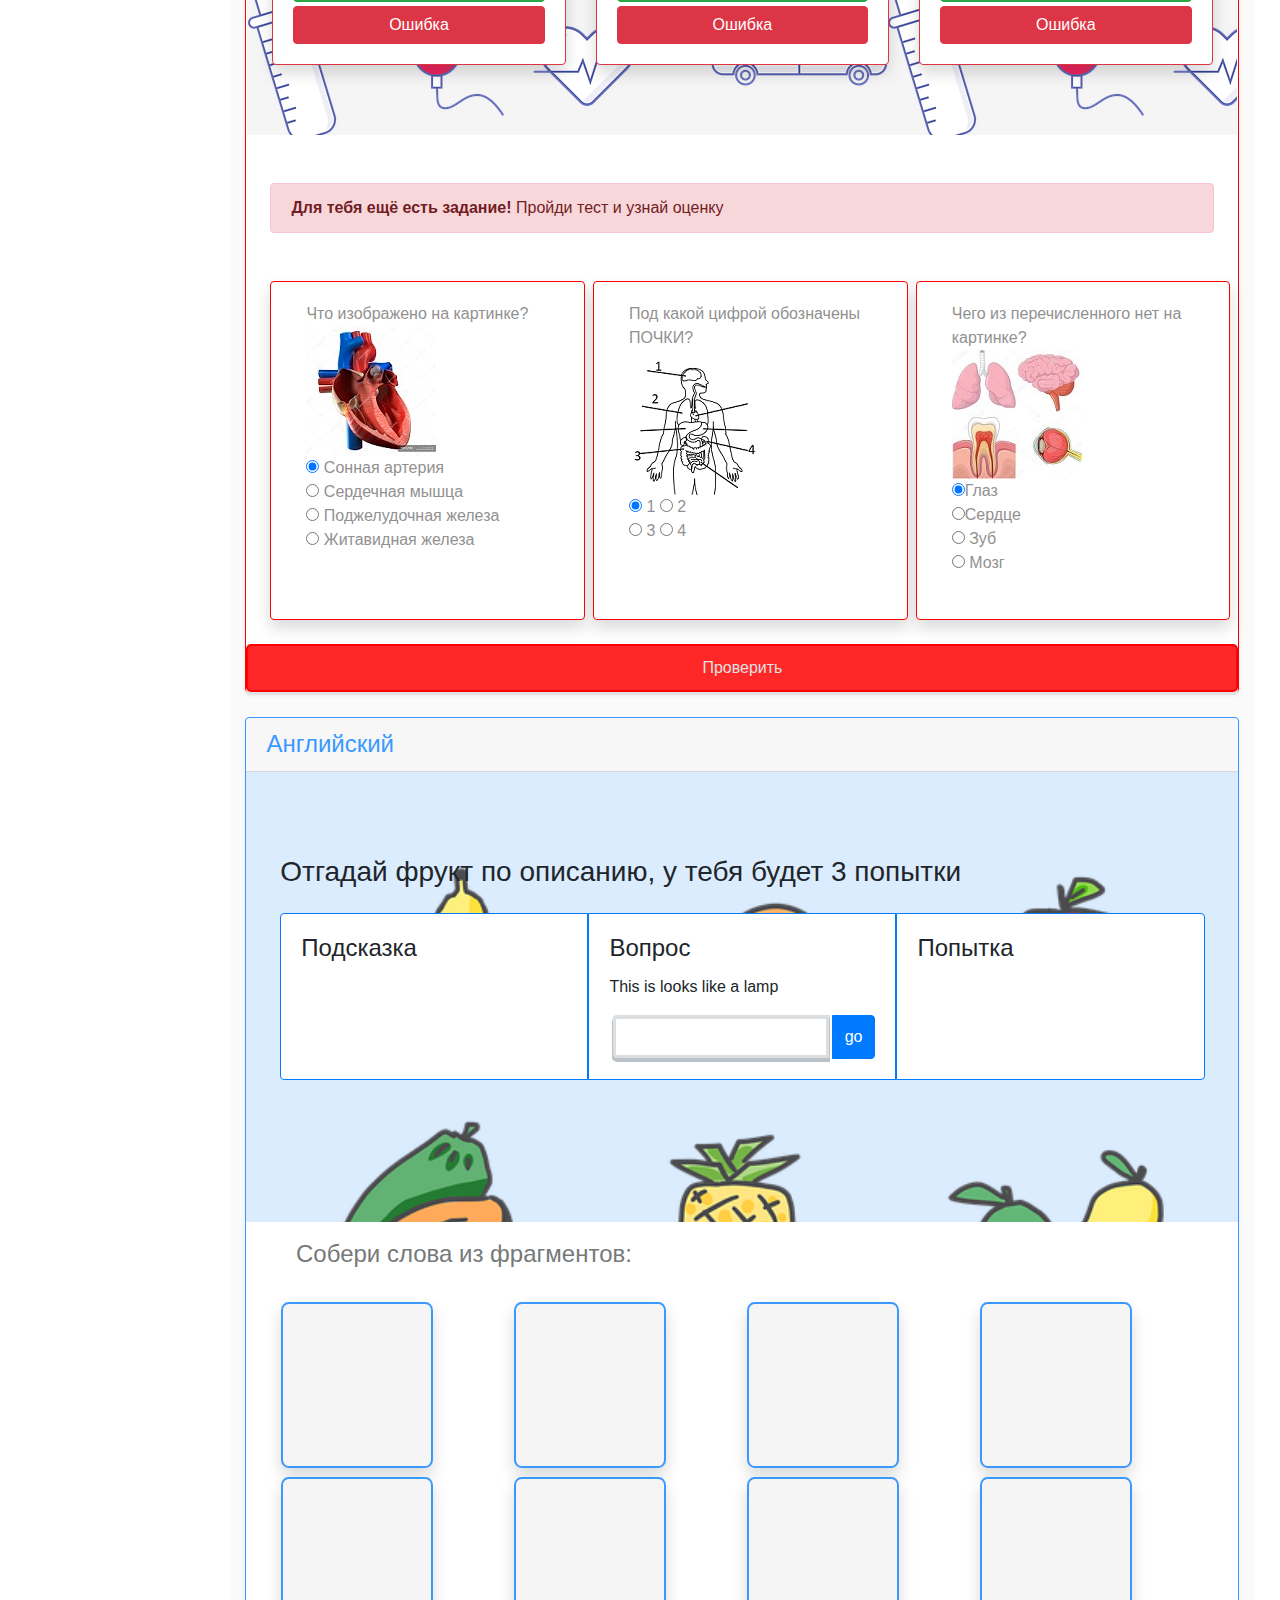
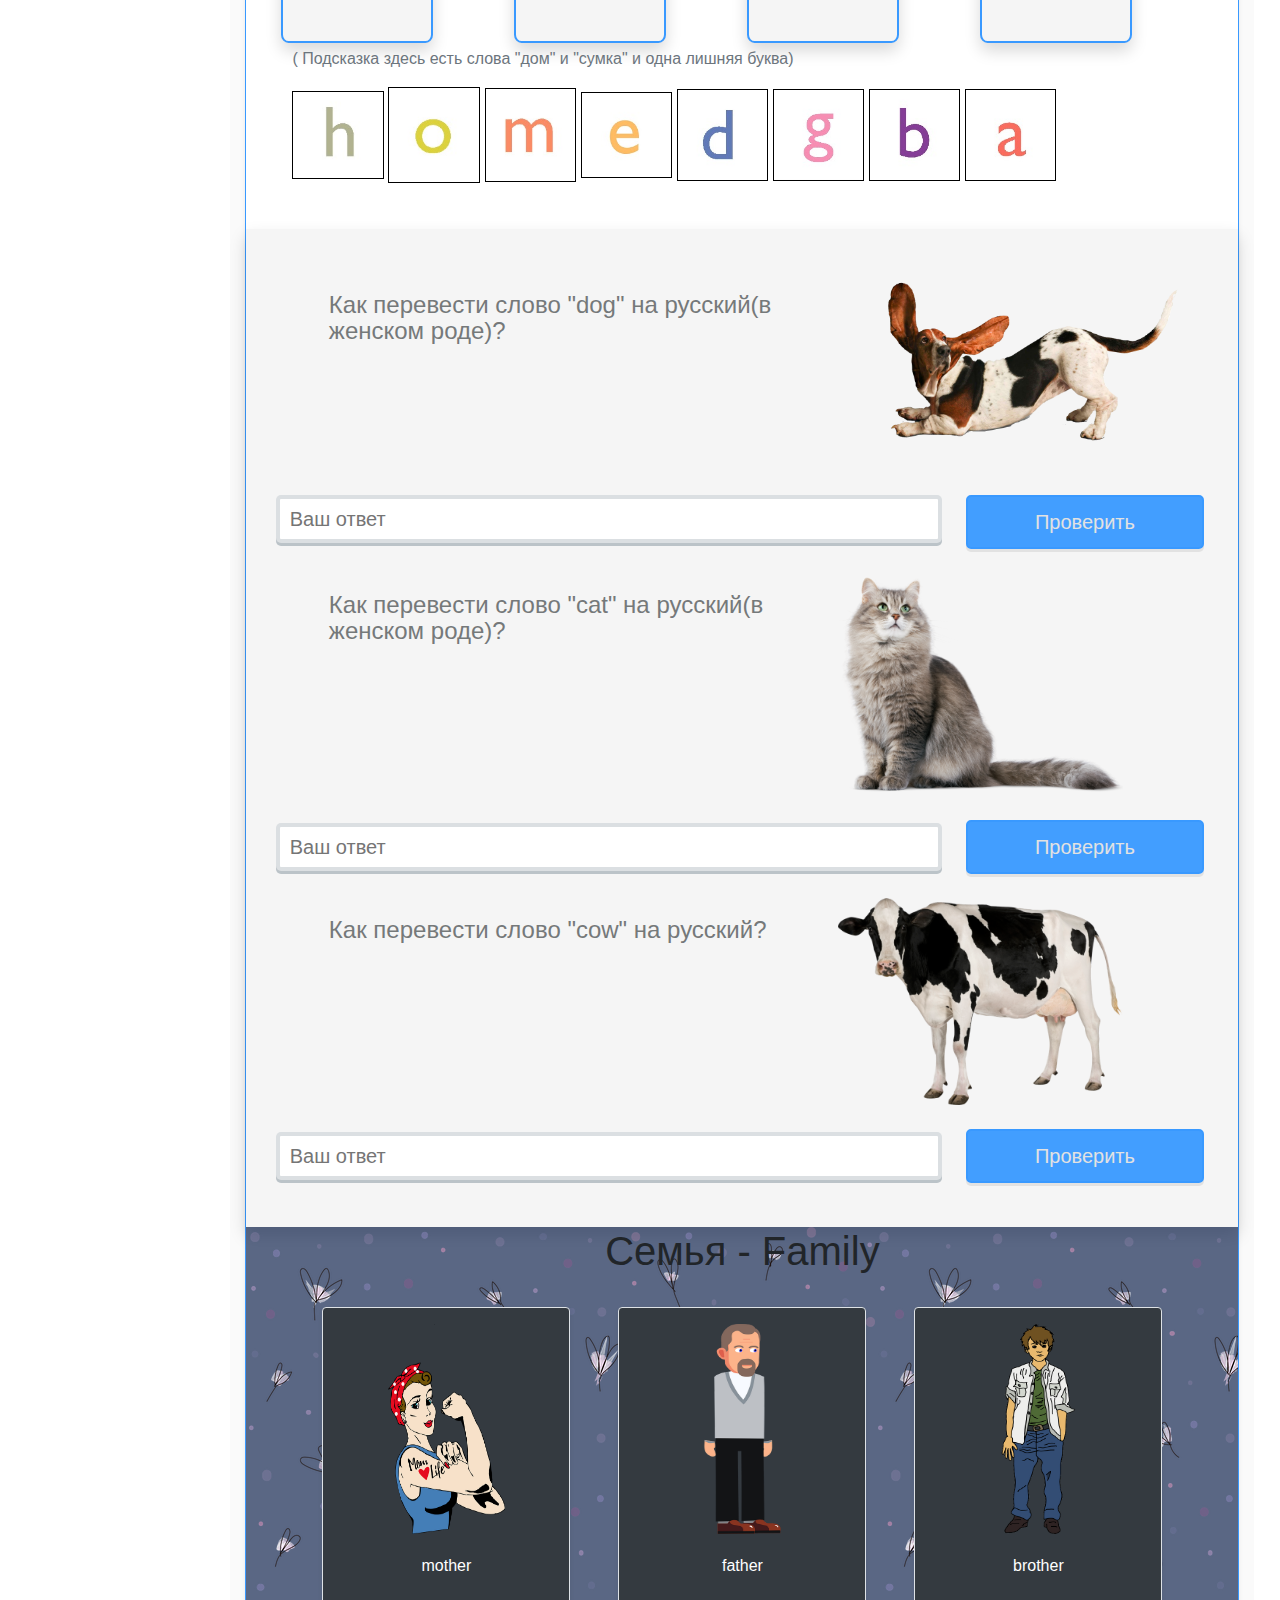
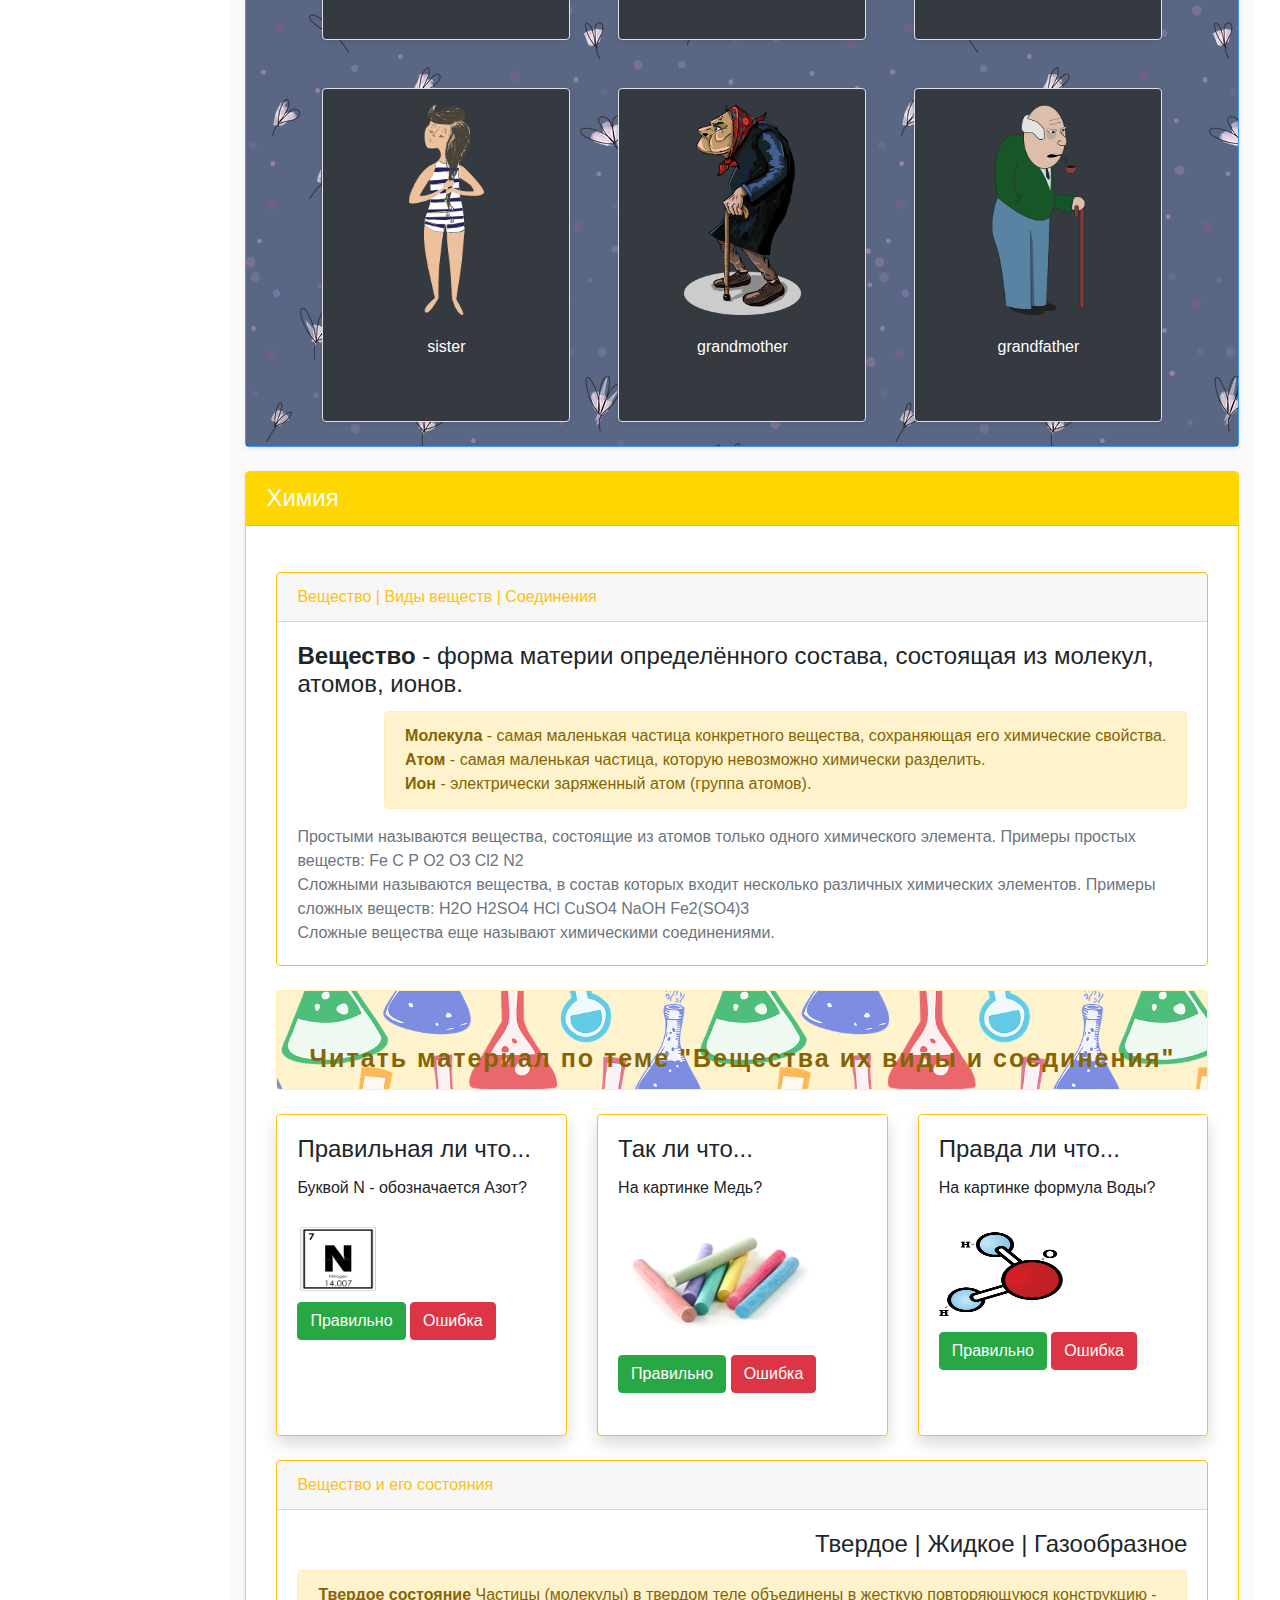
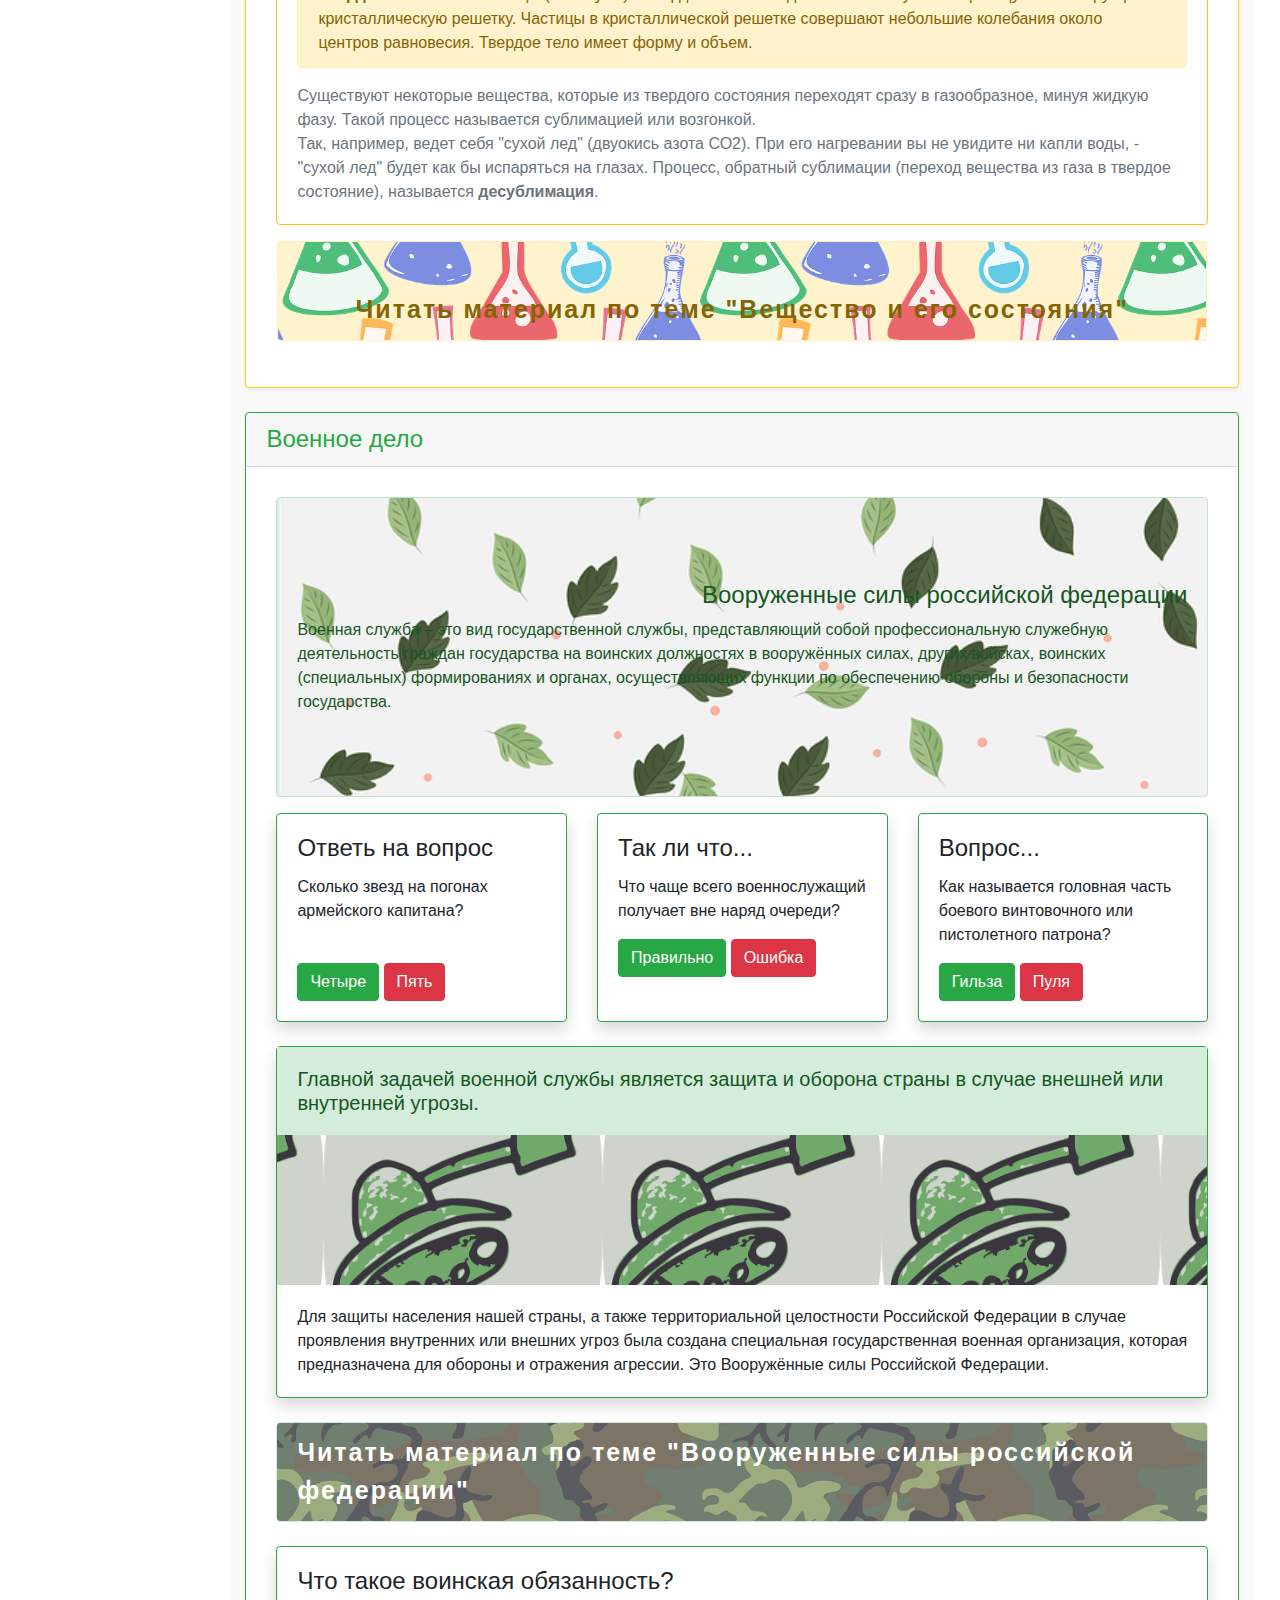
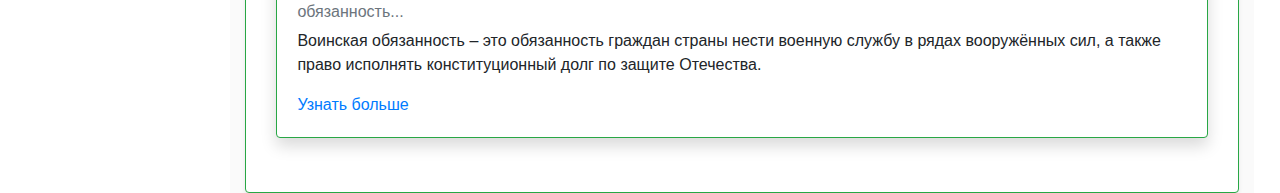
==== commit ae7677ed: "added text in slider" ====
--- a/index.html
+++ b/index.html
@@ -417,9 +417,10 @@
               <div class="container" >
                 <div class="carousel-caption text-left">
                   <h1>Анатомия.</h1>
-                  <p>Cras justo odio, dapibus ac facilisis in, egestas eget quam. Donec id elit non mi porta gravida at eget metus. Nullam id dolor id nibh ultricies vehicula ut id elit.</p>
-                  <p>Cras justo odio, dapibus ac facilisis in, egestas eget quam. Donec id elit non mi porta gravida at eget metus. Nullam id dolor id nibh ultricies vehicula ut id elit.</p>
-                 
+                  <p>Анато́мия (от греч. ἀνα- «вновь; сверху» + τέμνω «режу, рублю, рассекаю») — раздел биологии и конкретно морфологии, 
+                    изучающий строение тела, организмов и их частей на уровне выше тканевого. Анатомия как наука (собственно предмет анатомии) 
+                    изучает не только внешнее строение организма в целом, но и внутреннюю форму и структуру органов, входящих в его состав.
+                  </p>
                   </div>
               </div>
             </div>
@@ -428,9 +429,10 @@
               <div class="container">
                 <div class="carousel-caption">
                   <h1>Английский.</h1>
-                  <p>Cras justo odio, dapibus ac facilisis in, egestas eget quam. Donec id elit non mi porta gravida at eget metus. Nullam id dolor id nibh ultricies vehicula ut id elit.</p>
-                  <p>Cras justo odio, dapibus ac facilisis in, egestas eget quam. Donec id elit non mi porta gravida at eget metus. Nullam id dolor id nibh ultricies vehicula ut id elit.</p>
-                 
+                  <p>Английский язык возник в раннем Средневековье как язык части германских племён, вторгшихся в Британию. Он стал родным для большинства населения Великобритании, а 
+                    с территориальным ростом Британской империи распространился в Азию, Африку, Северную Америку и Австралию.
+                    У английского языка множество диалектов. Их разнообразие в Великобритании значительно более велико, чем в США, где основой литературной нормы до середины XX века являлся средне-атлантический диалект.
+                  </p>
                   </div>
               </div>
             </div>
@@ -439,9 +441,11 @@
               <div class="container">
                 <div class="carousel-caption">
                   <h1>Военное дело.</h1>
-                  <p>Cras justo odio, dapibus ac facilisis in, egestas eget quam. Donec id elit non mi porta gravida at eget metus. Nullam id dolor id nibh ultricies vehicula ut id elit.</p>
-                  <p>Cras justo odio, dapibus ac facilisis in, egestas eget quam. Donec id elit non mi porta gravida at eget metus. Nullam id dolor id nibh ultricies vehicula ut id elit.</p>
-                 
+                 <p>Военное дело присутствует всю историю человечества, так как оно затрагивало его коренные интересы. 
+                   За период с 3600 до н. э. до 1980 года произошло примерно 1455 войн, в том числе две мировые войны,
+                    в течение которых было убито, умерло с голоду и от эпидемий свыше 3,6 млрд человек. По подсчётам Н. П. 
+                    Михневича в истории человечества на один год мирной жизни всего человечества приходится в среднем 13 лет войны
+                  </p>
                   </div>
               </div>
             </div>
@@ -450,9 +454,11 @@
               <div class="container">
                 <div class="carousel-caption text-right">
                   <h1>Химия.</h1>
-                  <p>Cras justo odio, dapibus ac facilisis in, egestas eget quam. Donec id elit non mi porta gravida at eget metus. Nullam id dolor id nibh ultricies vehicula ut id elit.</p>
-                  <p>Cras justo odio, dapibus ac facilisis in, egestas eget quam. Donec id elit non mi porta gravida at eget metus. Nullam id dolor id nibh ultricies vehicula ut id elit.</p>
-                  
+                  <p>Хи́мия (от араб. کيمياء‎, произошедшего, предположительно, от египетского слова Кемет (транслит. егип. Kmt) (чёрный), 
+                    откуда возникло также название Египта, чернозёма и свинца — Та-Кемет — «чёрная земля» (егип. tA-kmt)Химия как самостоятельная 
+                    дисциплина определилась в XVI—XVII веках,
+                     после ряда научных открытий, обосновавших механистическую картину мира, развития промышленности, появления буржуазного общества
+                  </p>
                 </div>
               </div>
             </div>
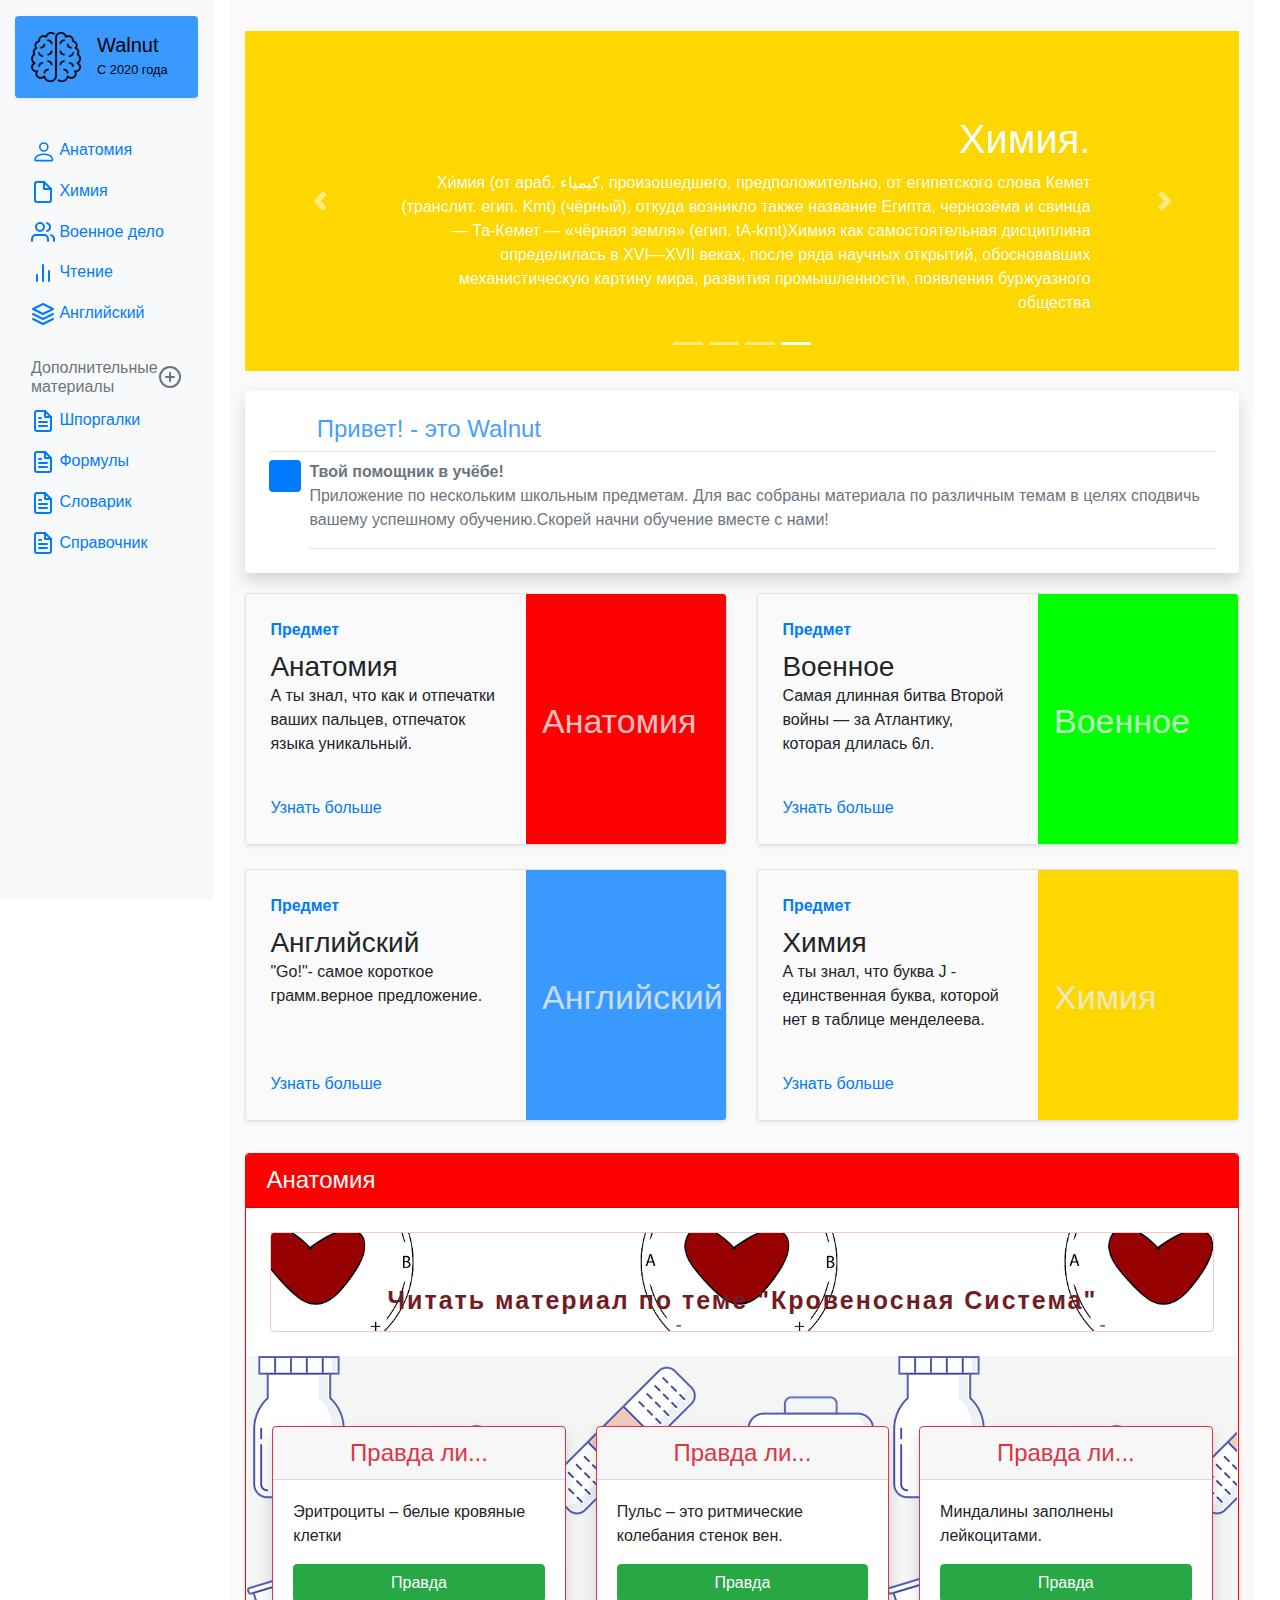
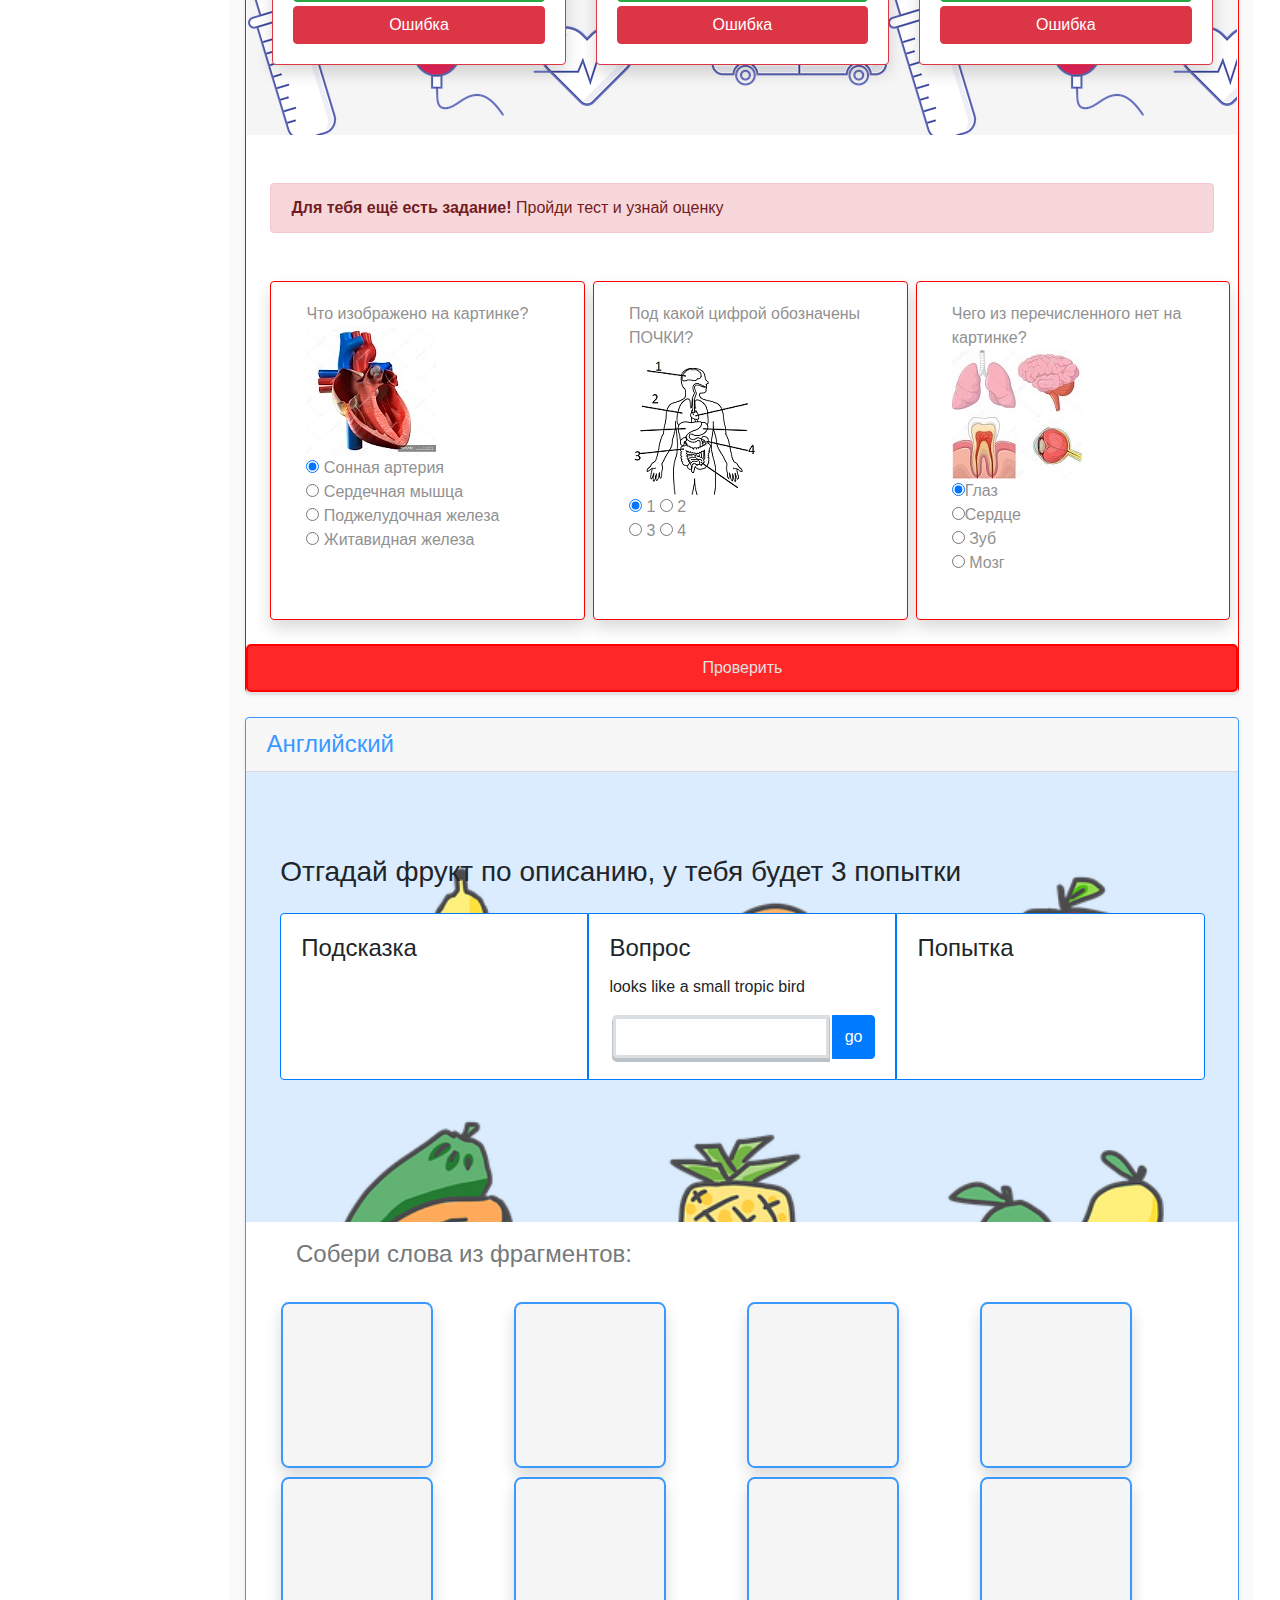
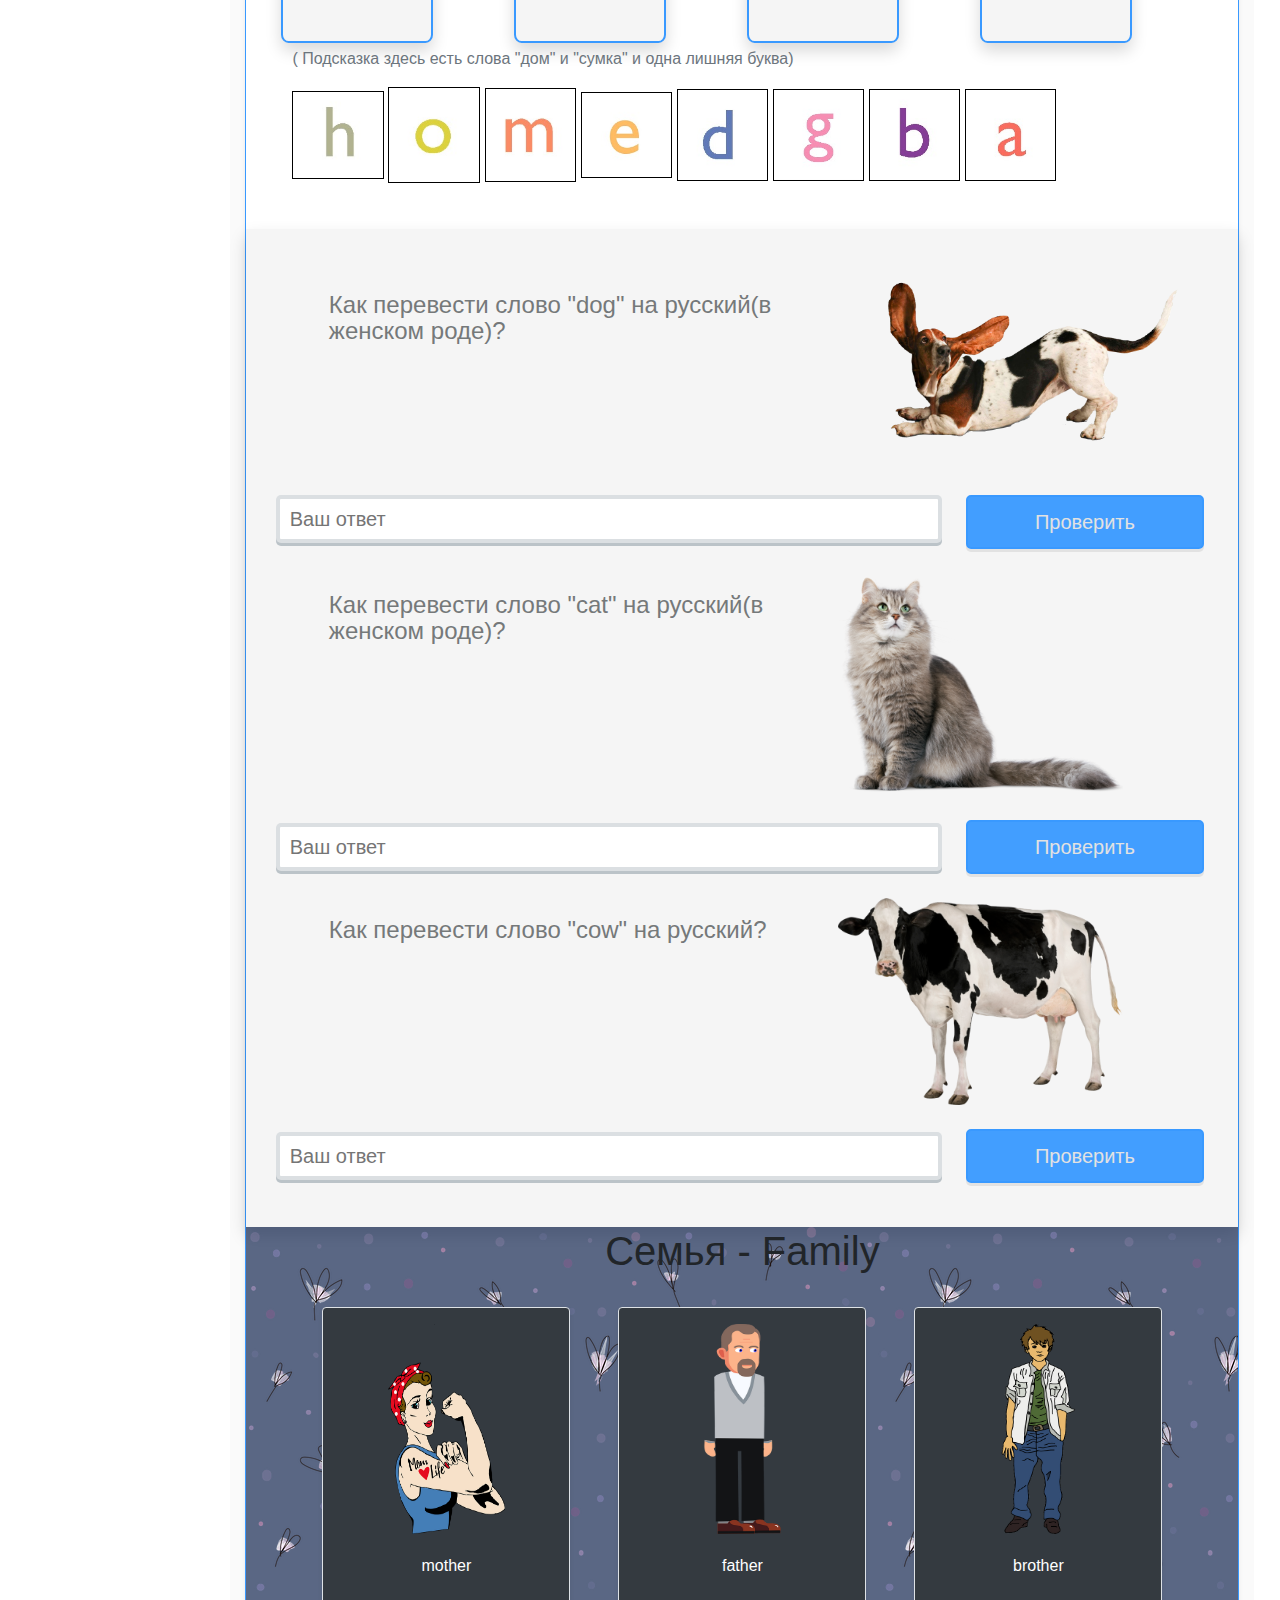
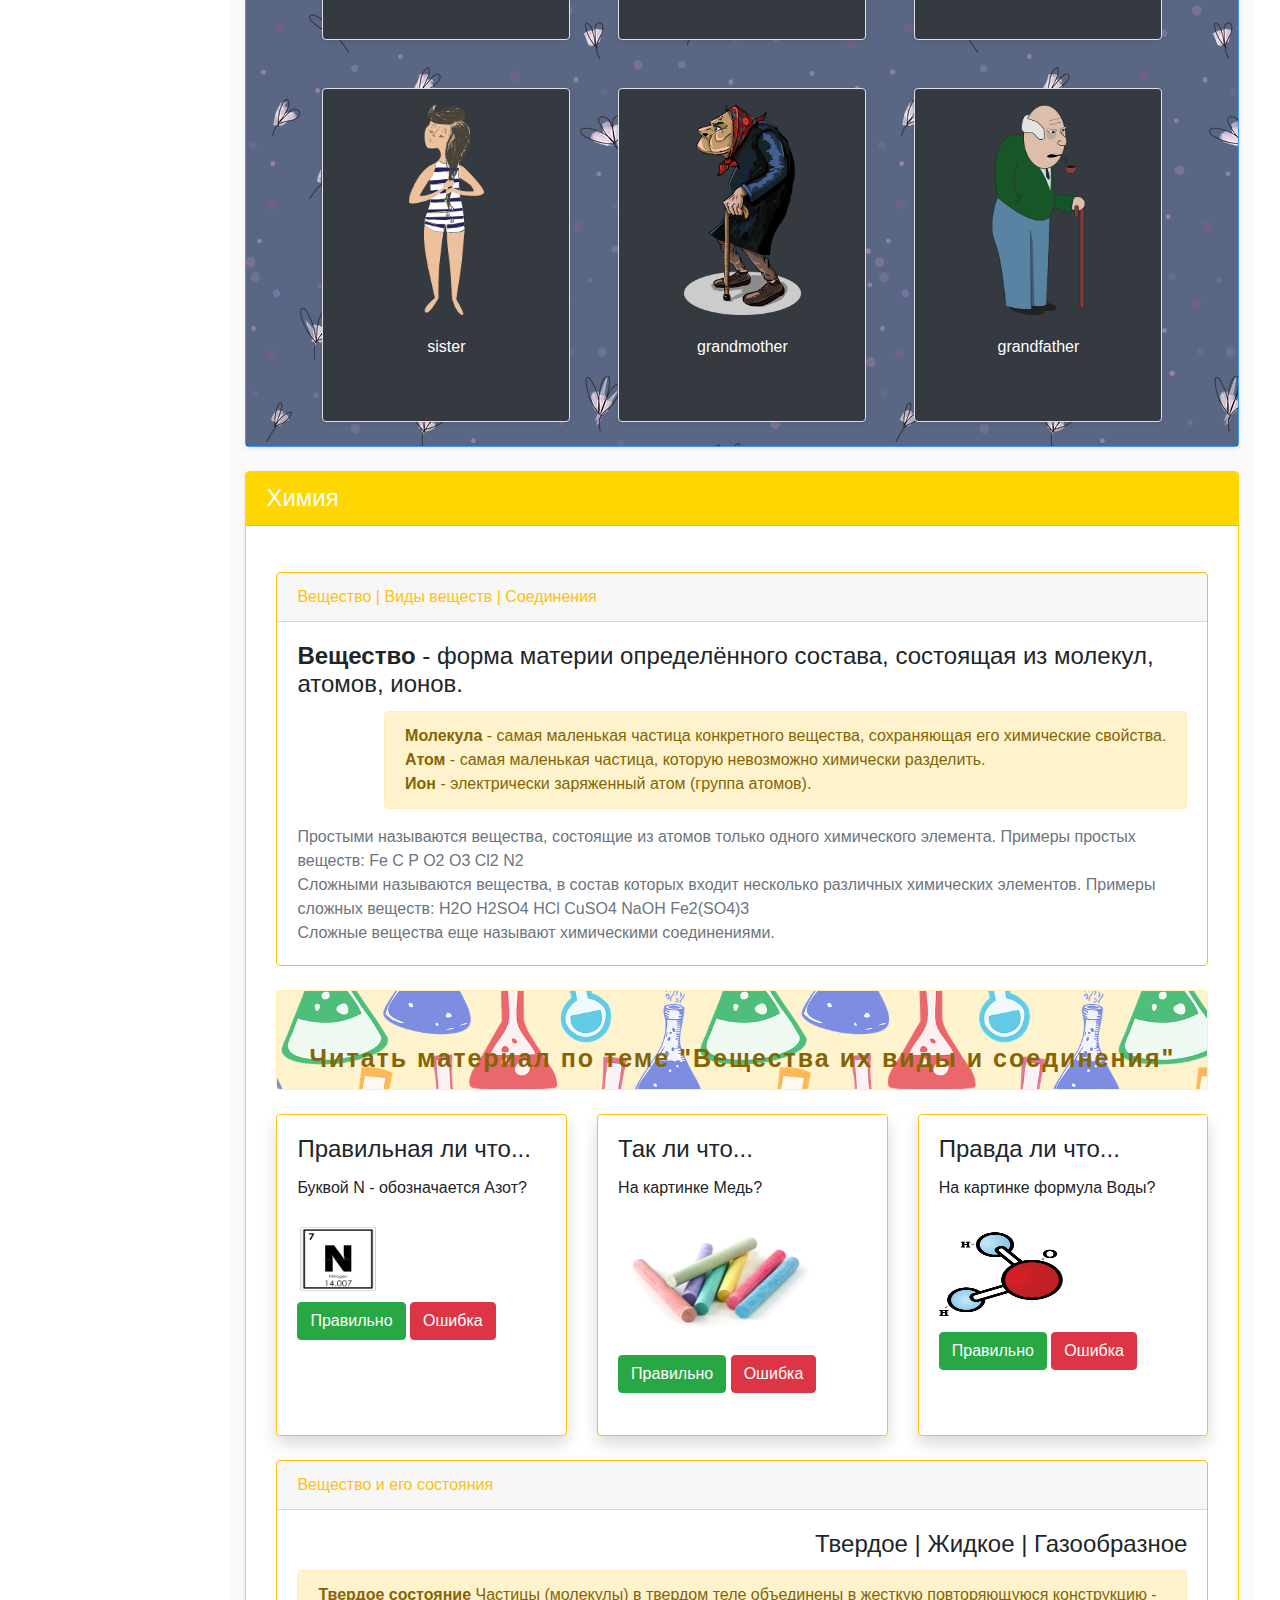
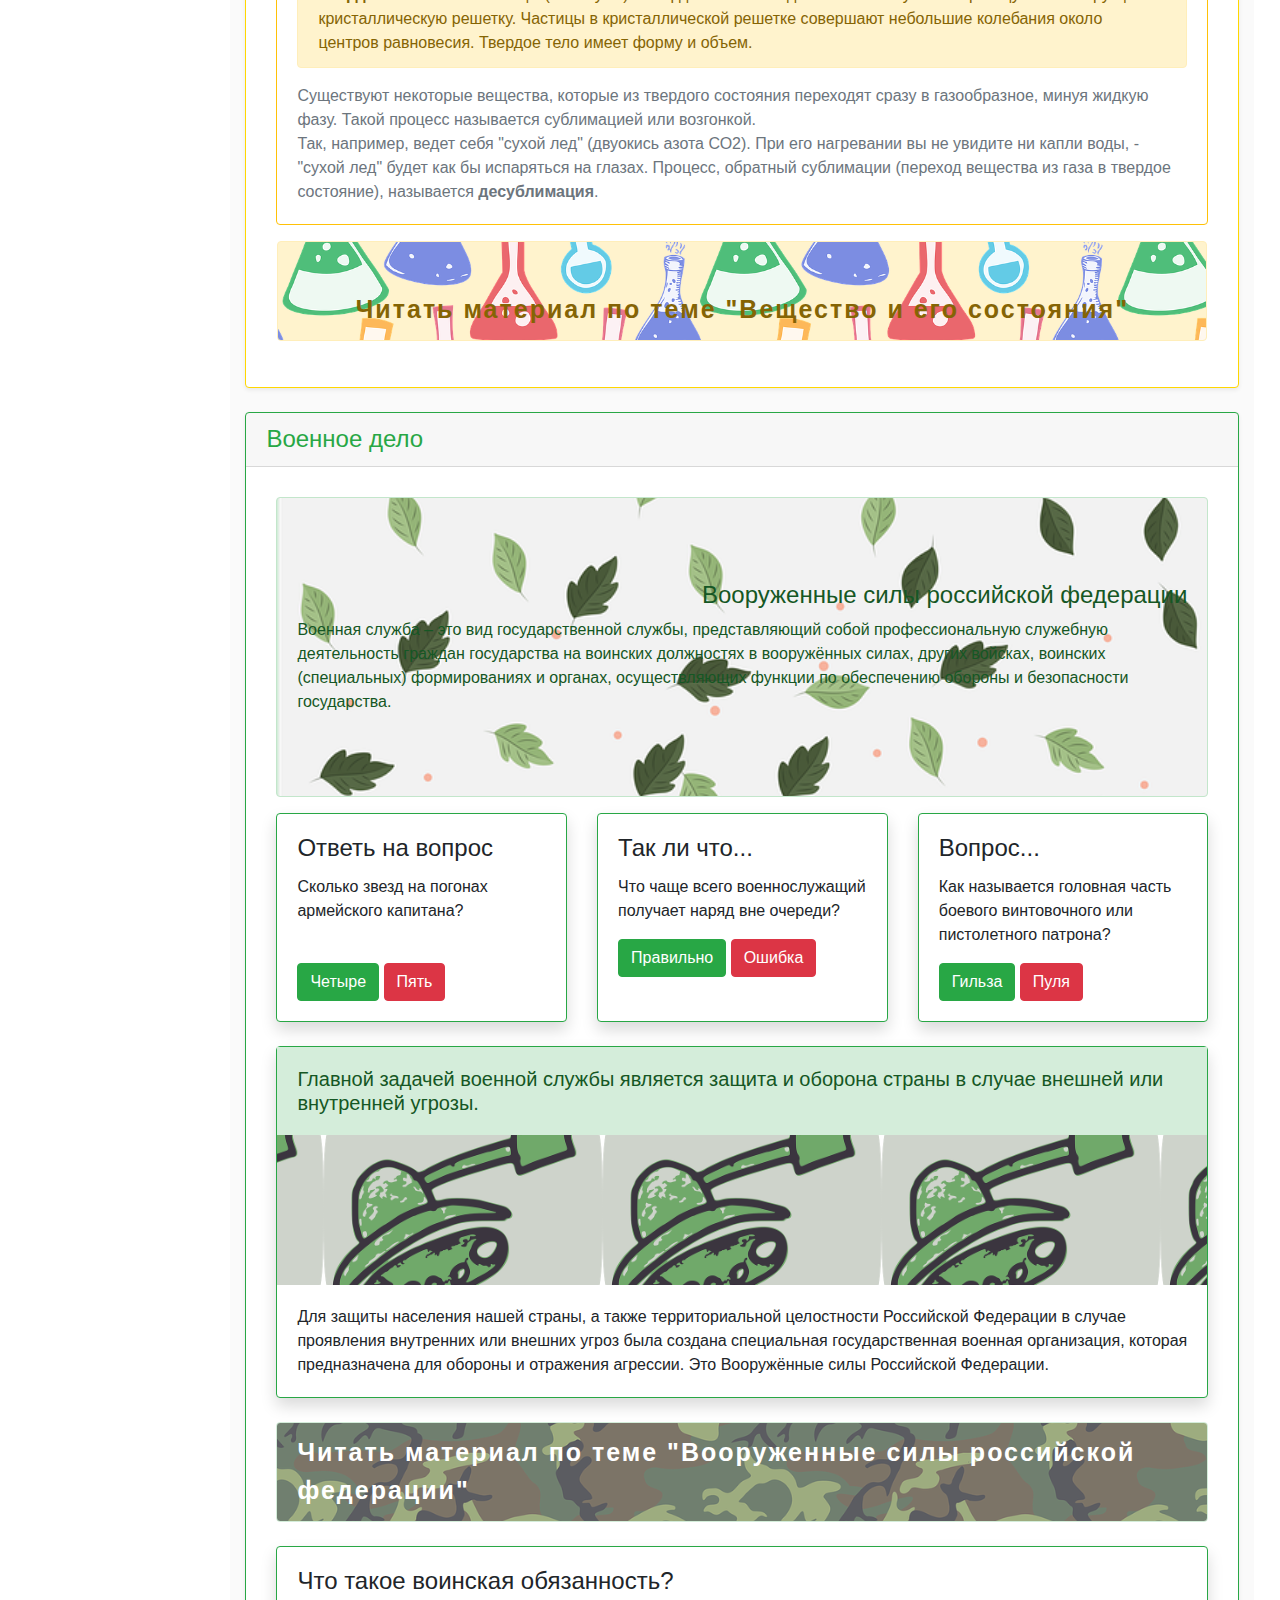
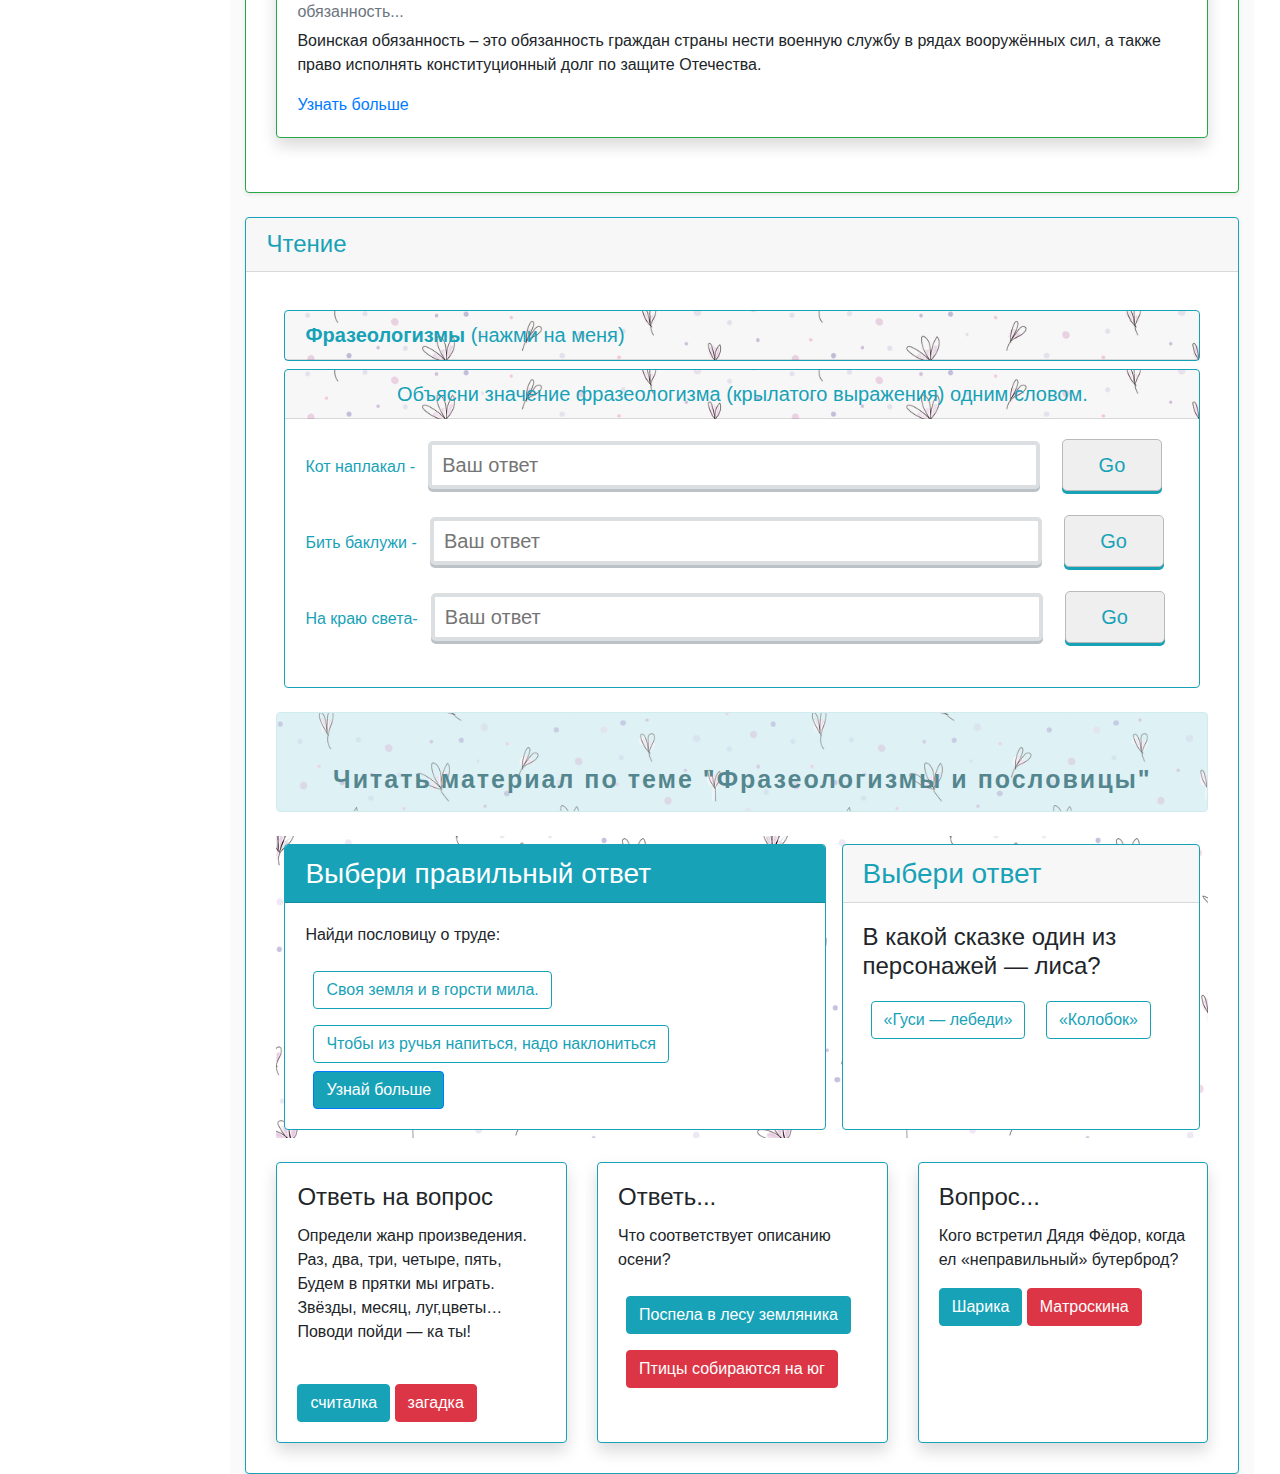
==== commit 2b7c81a7: "added section for write" ====
--- a/index.html
+++ b/index.html
@@ -109,7 +109,7 @@
                 <line x1="12" y1="20" x2="12" y2="4"></line>
                 <line x1="6" y1="20" x2="6" y2="14"></line>
               </svg>
-              Социология
+              Чтение
             </a>
           </li>
           <li class="nav-item">
@@ -239,7 +239,7 @@
                 <line x1="12" y1="20" x2="12" y2="4"></line>
                 <line x1="6" y1="20" x2="6" y2="14"></line>
               </svg>
-              Социология
+              Чтение
             </a>
           </li>
           <li class="nav-item">
@@ -955,7 +955,7 @@
                 <div class="card border border-success shadow">
                   <div class="card-body">
                     <h4 class="card-title">Так ли что...</h4> 
-                    <p class="card-text">Что чаще всего военнослужащий получает вне наряд очереди?</p>
+                    <p class="card-text">Что чаще всего военнослужащий получает наряд вне очереди?</p>
                    
                     <button type="button" class="btn btn-success" onclick="Submit4()">Правильно</button>
                     <button type="button" class="btn btn-danger" onclick="Submit5()">Ошибка</button>
@@ -1000,7 +1000,122 @@
           </div>
         </div>
       </section>
-      
+      <section class="socil mt-4" id="socil">
+        <div class="card  shadow-sm card_voe border border-info">
+          <div class="card-header">
+            <h4 class="my-0 font-weight-normal text-info" >Чтение</h4>
+          </div>
+          
+          <div class="card_info">
+            <div id="accordion" role="tablist">
+              <div class="card border border-info m-2 WRcard">
+                <div class="card-header" role="tab" id="headingOne">
+                  <h5 class="mb-0">
+                    <a data-toggle="collapse" href="#collapseOne" aria-expanded="false" aria-controls="collapseOne" class="collapsed text-info">
+                      <strong>Фразеологизмы</strong> (нажми на меня)
+                    </a>
+                  </h5>
+                </div>
+            
+                <div id="collapseOne" class="collapse text-info" role="tabpanel" aria-labelledby="headingOne" style="">
+                  <div class="card-body">
+                    это связанные, устойчивые сочетания двух и более слов, равные по значению слову. Например: сесть в лужу – попасть в неловкое смешное положение.
+                    Сесть в кресло, за стол – это не фразеологизм. <br>  Кот наплакал – очень мало
+                  </div>
+                </div>
+              </div>
+              <div class="card border border-info m-2">
+                <div class="card-header WRcard" role="tab" id="headingTwo">
+                  <h5 class="mb-0">
+                    <a class="text-info" data-toggle="collapse" href="#collapseTwo" aria-expanded="true" aria-controls="collapseTwo">
+                      Объясни значение фразеологизма (крылатого выражения) одним словом.
+                    </a>
+                  </h5>
+                </div>
+                
+                <div id="collapseTwo" class="collapse show text-info " role="tabpanel" aria-labelledby="headingTwo" style="">
+                  <div class="card-body">
+                   
+                    <form action="">
+                      Кот наплакал - 
+                      <input type="text" id="socleWR" placeholder="Ваш ответ" />
+                      <input type="button" class="text-info" onclick="SubmitWR()" value="Go" style="border: 1px solid  rgb(184, 185, 185); min-width: 100px;  font-size: 20px; border-radius: 5px; margin: 0 1%; width: 10%;color: rgb(226, 226, 226); padding:10px 15px; box-shadow: 0px 3px 0px ;"/>
+                    </form> <br>
+                    <form action="">
+                      Бить баклужи - 
+                      <input type="text" id="socleWR2" placeholder="Ваш ответ" />
+                      <input type="button" class="text-info" onclick="SubmitWR2()" value="Go" style="border: 1px solid  rgb(184, 185, 185); min-width: 100px;  font-size: 20px; border-radius: 5px; margin: 0 1%; width: 10%;color: rgb(226, 226, 226); padding:10px 15px; box-shadow: 0px 3px 0px ;"/>
+                    </form> <br>
+                    <form action="">
+                     На краю света-
+                      <input type="text" id="socleWR3" placeholder="Ваш ответ" />
+                      <input type="button" class="text-info" onclick="SubmitWR3()" value="Go" style="border: 1px solid  rgb(184, 185, 185); min-width: 100px;  font-size: 20px; border-radius: 5px; margin: 0 1%; width: 10%;color: rgb(226, 226, 226); padding:10px 15px; box-shadow: 0px 3px 0px ;"/>
+                    </form> <br>
+                  </div>
+                </div>
+              </div>
+              <a href="dictionary.html" class="leanMoreWR my-4 alert alert-info ">
+                Читать материал по теме "Фразеологизмы и пословицы"
+               </a>
+             <div class="d-flex WRcard my-4">
+              <div class="card  border border-info m-2">
+                <h3 class="card-header text-white bg-info">Выбери правильный ответ</h3>
+                <div class="card-body">
+                  <p class="card-text">Найди пословицу о труде:</p>
+                  <button type="button" class="btn btn-outline-info m-2" onclick="Submit5()">Своя земля и в горсти мила.</button>
+                    <button type="button" class="btn btn-outline-info m-2" onclick="Submit4()">Чтобы из ручья напиться, надо наклониться</button>
+                  <a href="#dictionary.html" class="btn btn-primary bg-info ml-2">Узнай больше</a>
+                </div>
+              </div>
+             
+              <div class="card  border border-info m-2">
+                <h3 class="card-header text-info">Выбери ответ</h3>
+                <div class="card-body text-gray-dark">
+                  <h4 class="card-title">В какой сказке один из персонажей — лиса?</h4>
+                  <button type="button" class="btn btn-outline-info m-2" onclick="Submit5()"> «Гуси — лебеди»</button>
+                  <button type="button" class="btn btn-outline-info m-2" onclick="Submit4()"> «Колобок»</button>
+                </div>
+              </div>
+             </div>
+            
+             <div class="card-deck">
+              <div class="card border border-info shadow">
+                <div class="card-body">
+                  <h4 class="card-title">Ответь на вопрос</h4>
+                  <p class="card-text">Определи жанр произведения.
+                    Раз, два, три, четыре, пять,
+                    Будем в прятки мы играть.
+                    Звёзды, месяц, луг,цветы…
+                    Поводи пойди — ка ты!</p>
+                <br>
+                  <button type="button" class="btn btn-info" onclick="Submit4()">считалка</button>
+                  <button type="button" class="btn btn-danger" onclick="Submit5()">загадка</button>
+                </div>
+              </div>
+              <div class="card border border-info shadow">
+                <div class="card-body">
+                  <h4 class="card-title">Ответь...</h4> 
+                  <p class="card-text">Что соответствует описанию осени?</p>
+                 
+                  <button type="button" class="btn btn-info m-2" onclick="Submit5()">Поспела в лесу земляника</button>
+                  <button type="button" class="btn btn-danger m-2" onclick="Submit4()"> Птицы собираются на юг  </button>
+                </div>
+              </div>
+              <div class="card border border-info shadow">
+                <div class="card-body">
+                  <h4 class="card-title">Вопрос...</h4>
+                  <p class="card-text">Кого встретил Дядя Фёдор, когда ел «неправильный» бутерброд?</p>
+                  
+                  <button type="button" class="btn btn-info" onclick="Submit5()">Шарика</button>
+                  <button type="button" class="btn btn-danger" onclick="Submit4()">Матроскина</button>
+              </div>
+            </div>
+        </div>
+        
+            </div>
+            
+        </div>
+      </section>
     </main>
     <!-- Optional JavaScript -->
     <!-- jQuery first, then Popper.js, then Bootstrap JS -->
--- a/css/style.css
+++ b/css/style.css
@@ -190,6 +190,27 @@
  font-weight: 800;
  letter-spacing: 2px;
 }
+.leanMoreWR{
+  display: flex;
+  justify-content: center;
+  align-items: flex-end;
+  background-image: url(../img/flowers-4931217_640.png); 
+  background-position: center;
+  background-size: 53%;
+  opacity: 70%;
+  background-repeat: inherit;
+  height: 100px;
+ font-size: 25px;
+ font-weight: 800;
+ letter-spacing: 2px;
+}
+.WRcard{
+  display: flex;
+  justify-content: center;
+  background-image: url(../img/flowers-4931217_640.png); 
+  background-position: center;
+  background-size: 53%;
+}
 /*mobile  version*/
 @media (max-width: 764px) {
   h1, h2, h4{
@@ -339,4 +360,22 @@
  font-weight: 800;
  letter-spacing: 2px;
 }
+.leanMoreWR{
+  display: flex;
+  justify-content: center;
+  align-items: flex-end;
+  opacity: 80%;
+  background-image: url(../img/flowers-4931217_640.png); 
+  background-position: center;
+  background-size: 43%;
+  background-repeat: inherit;
+  height: 60px;
+ font-size: 10px;
+ font-weight: 800;
+ letter-spacing: 2px;
+}
+.WRcard{
+  display: flex;
+  flex-direction: column;
+}
 }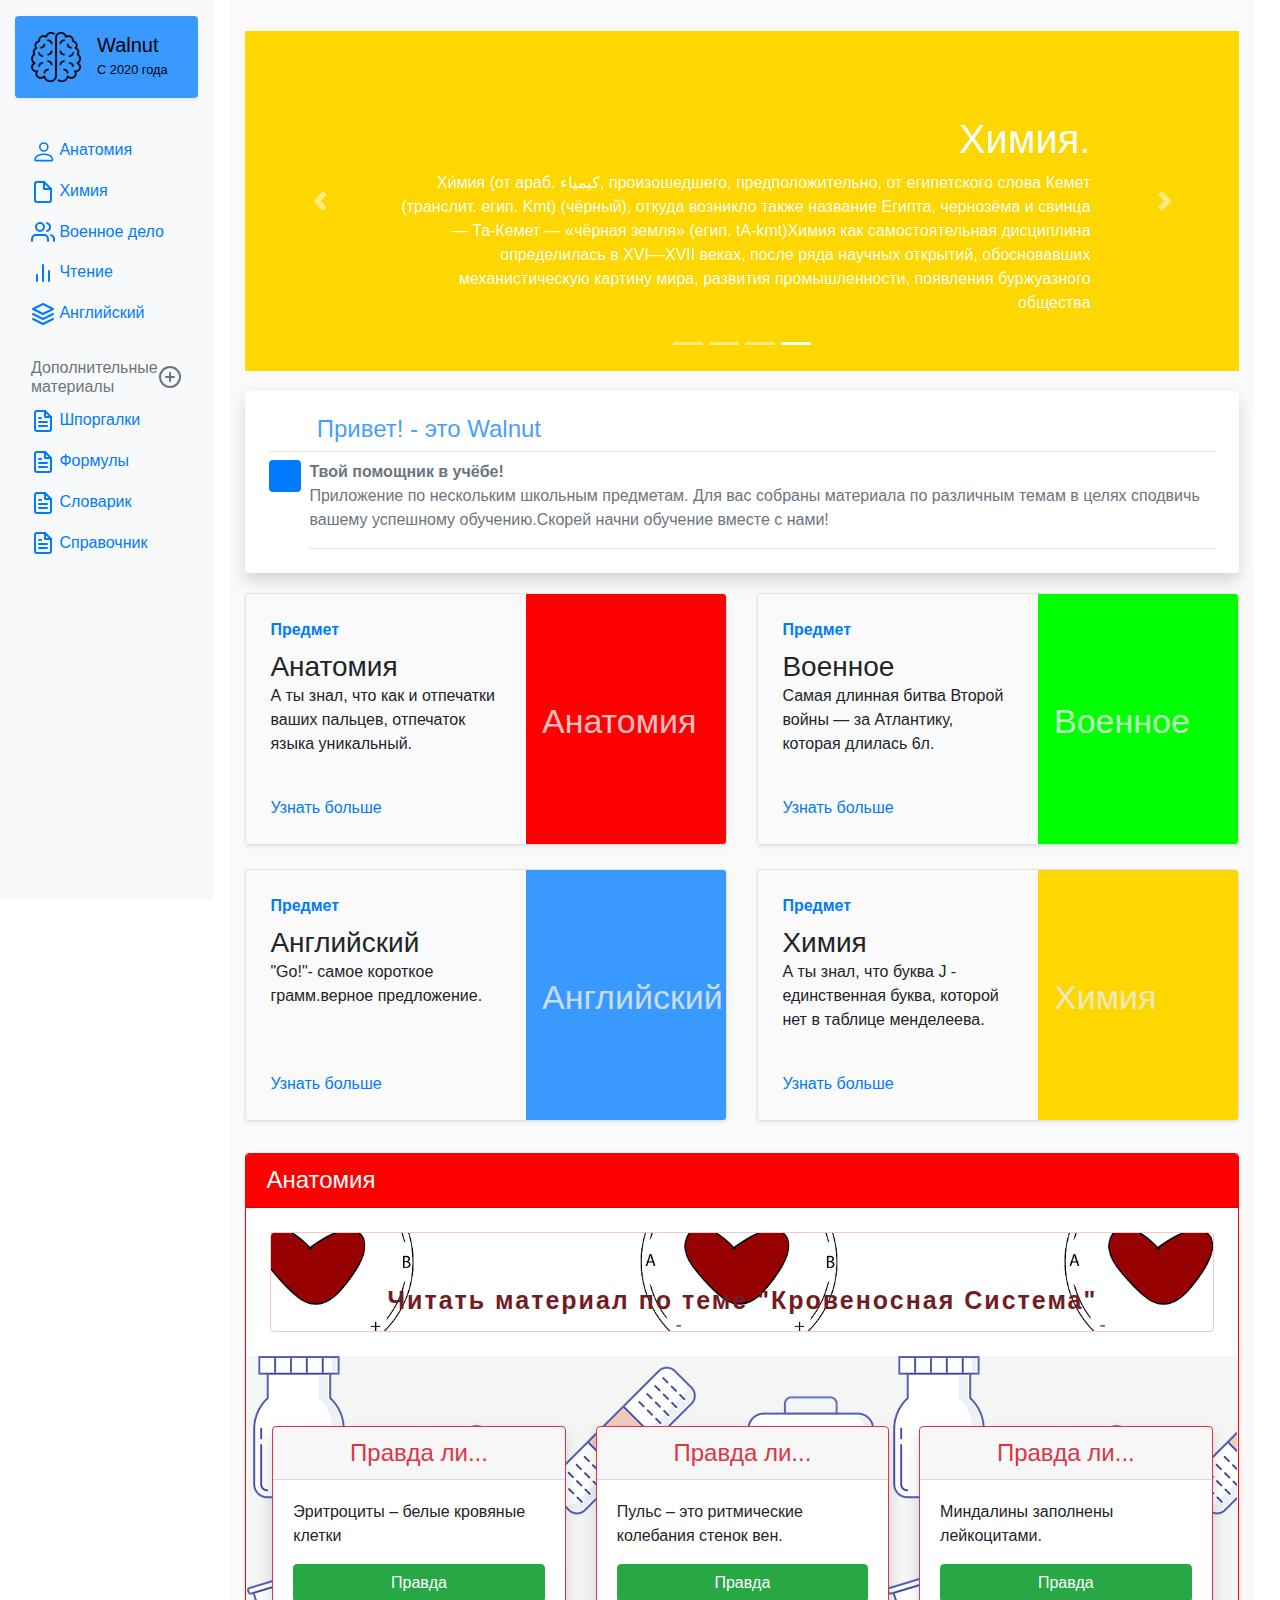
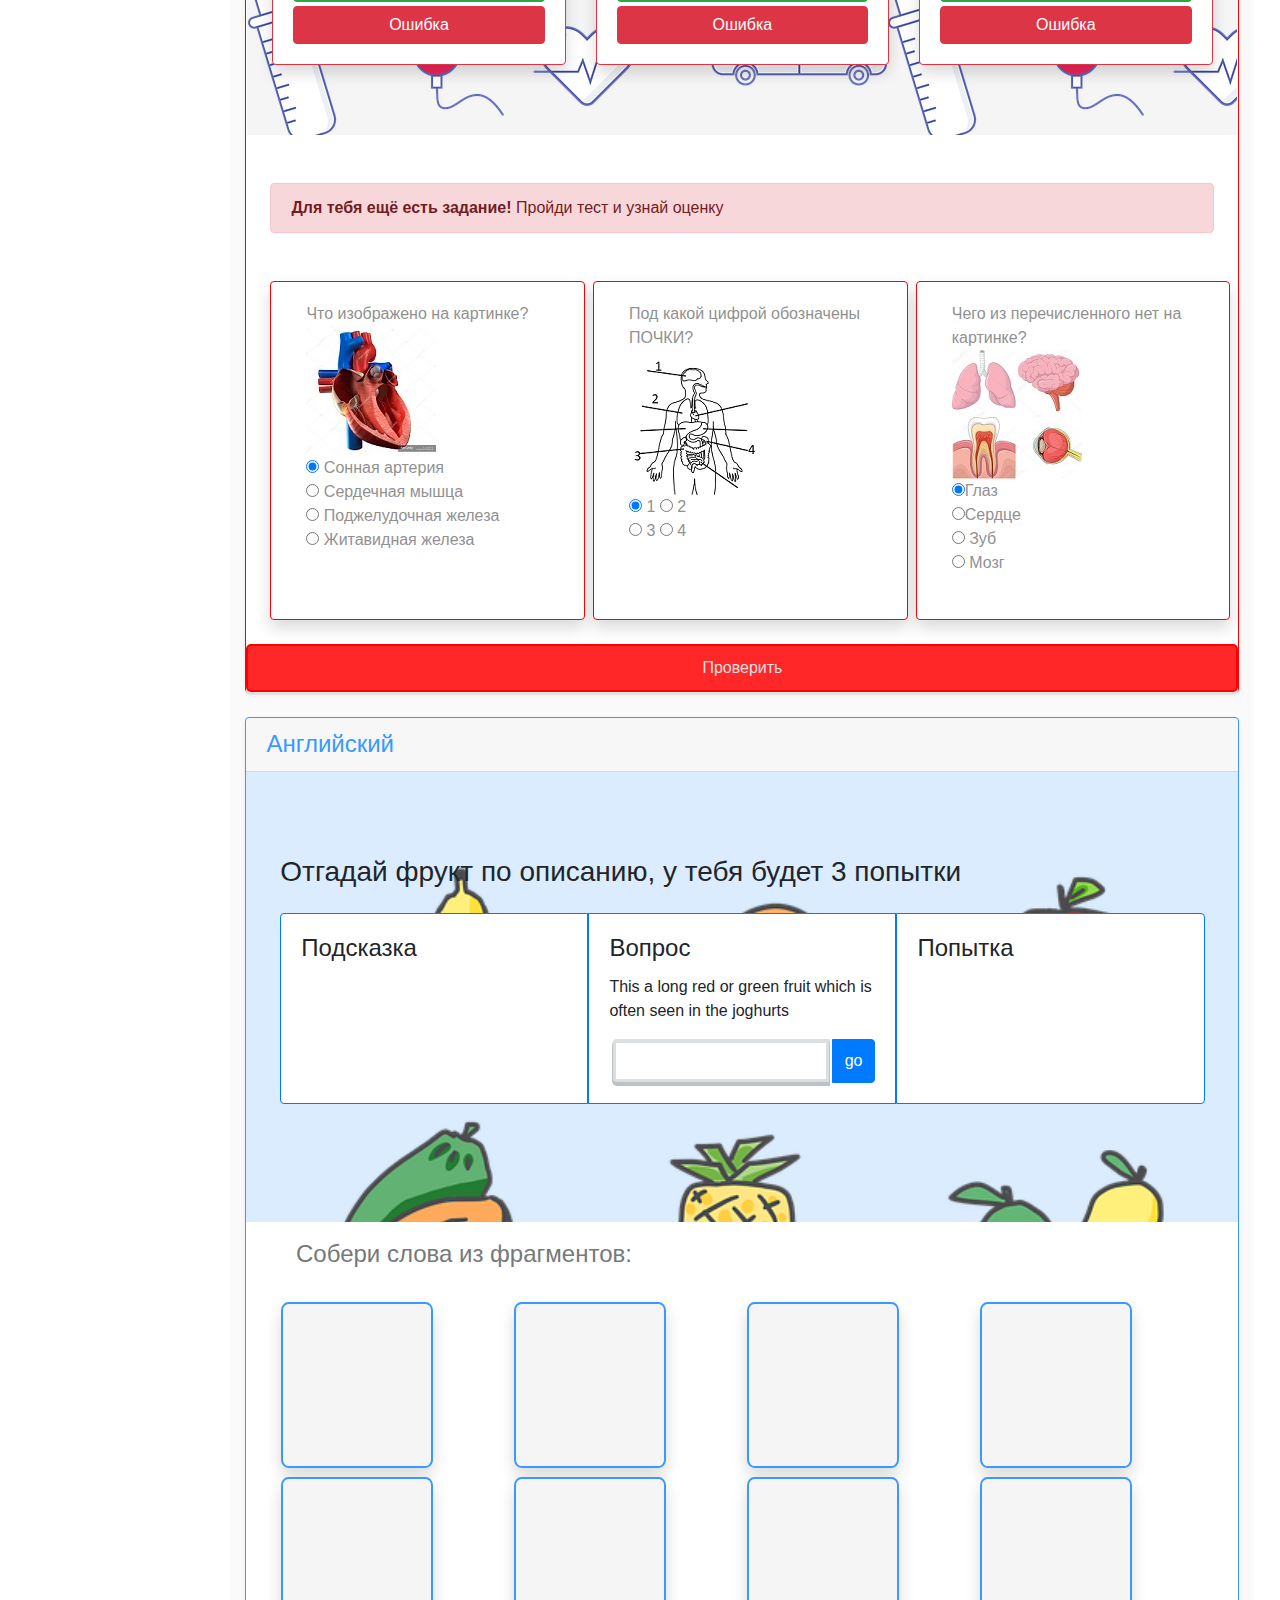
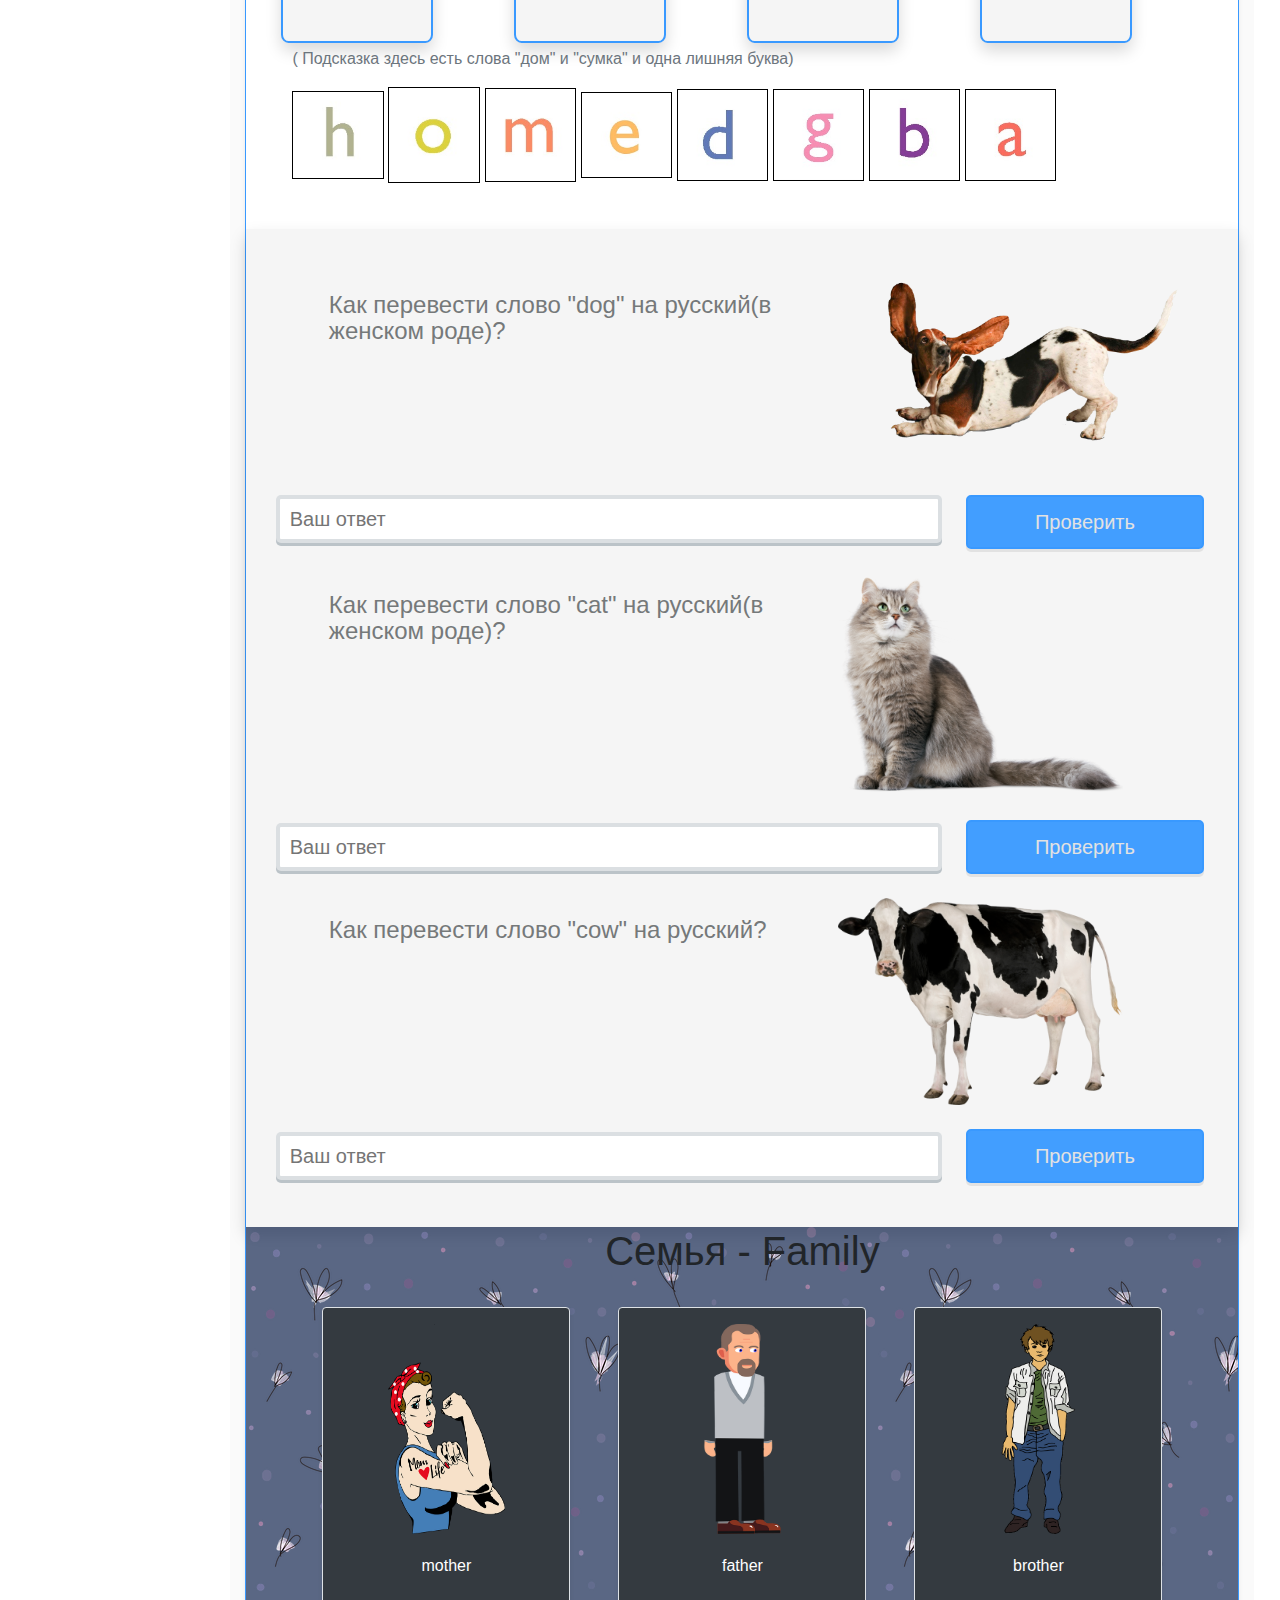
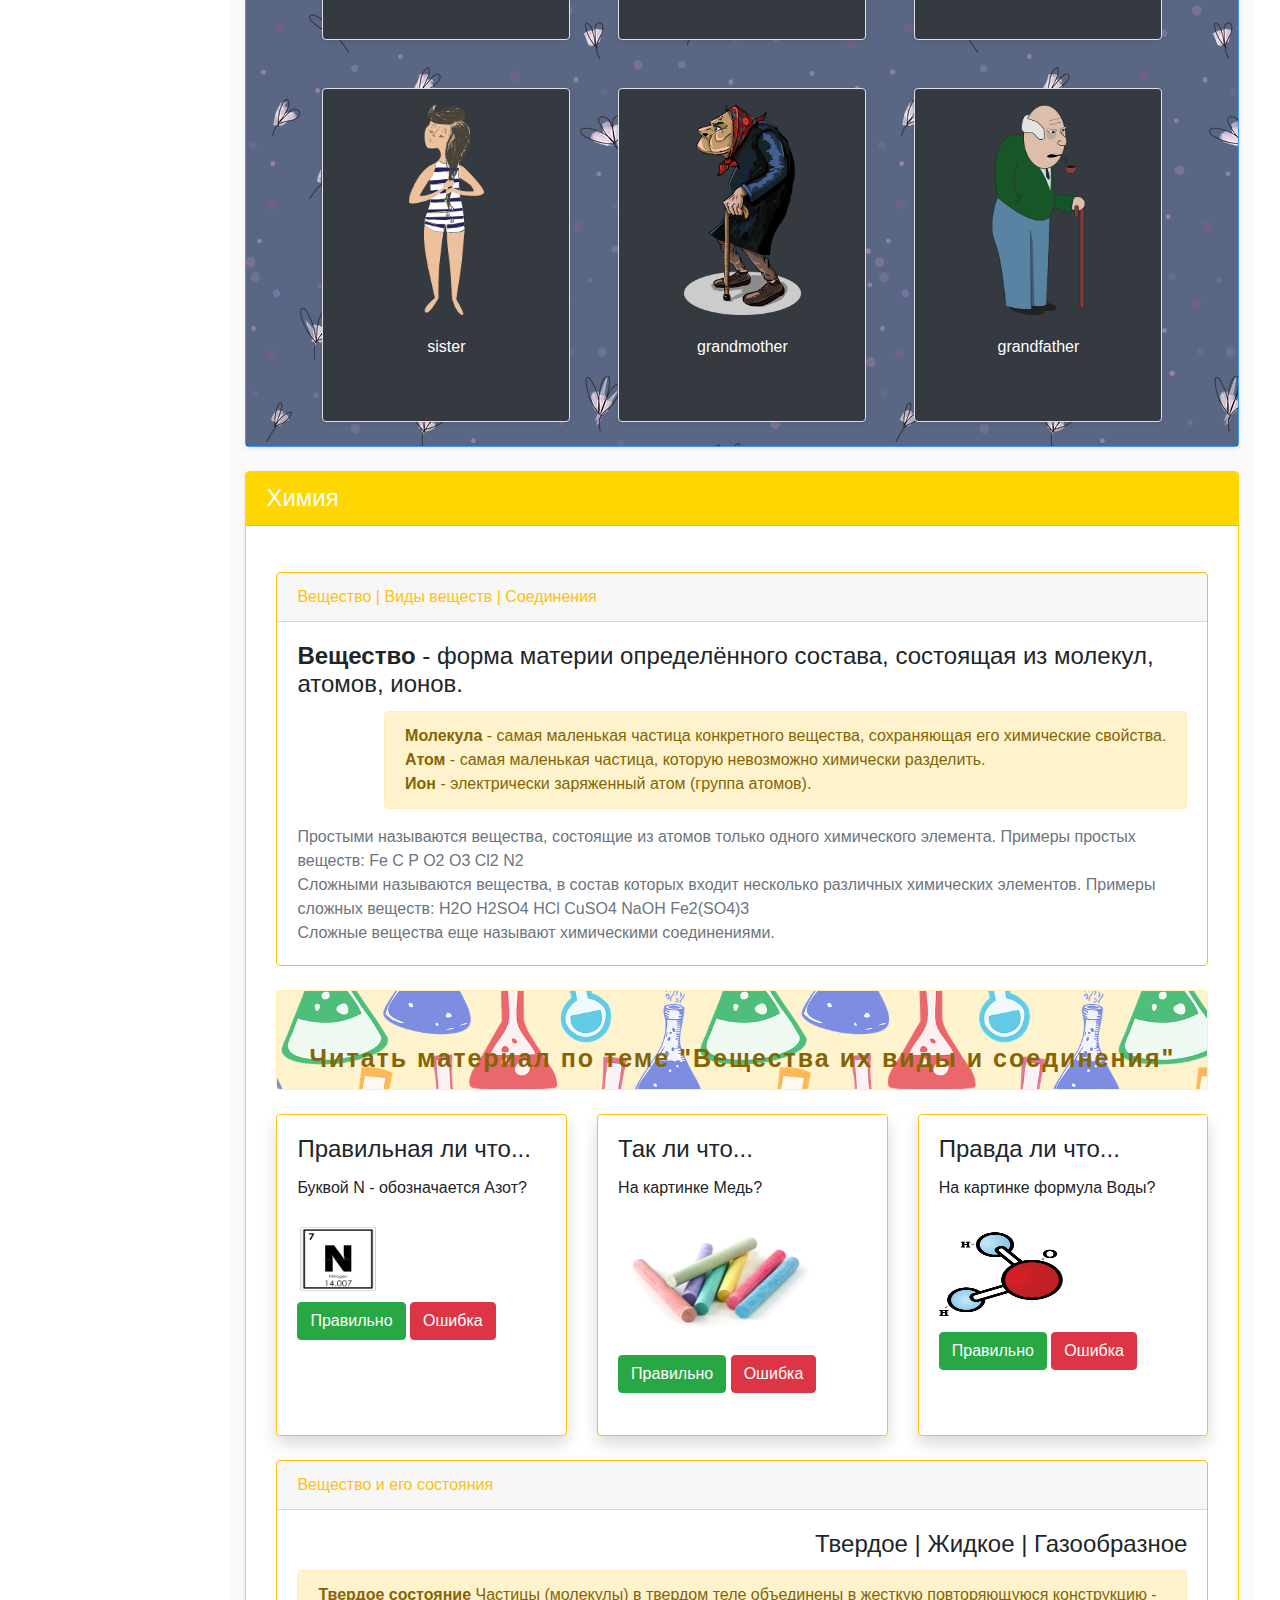
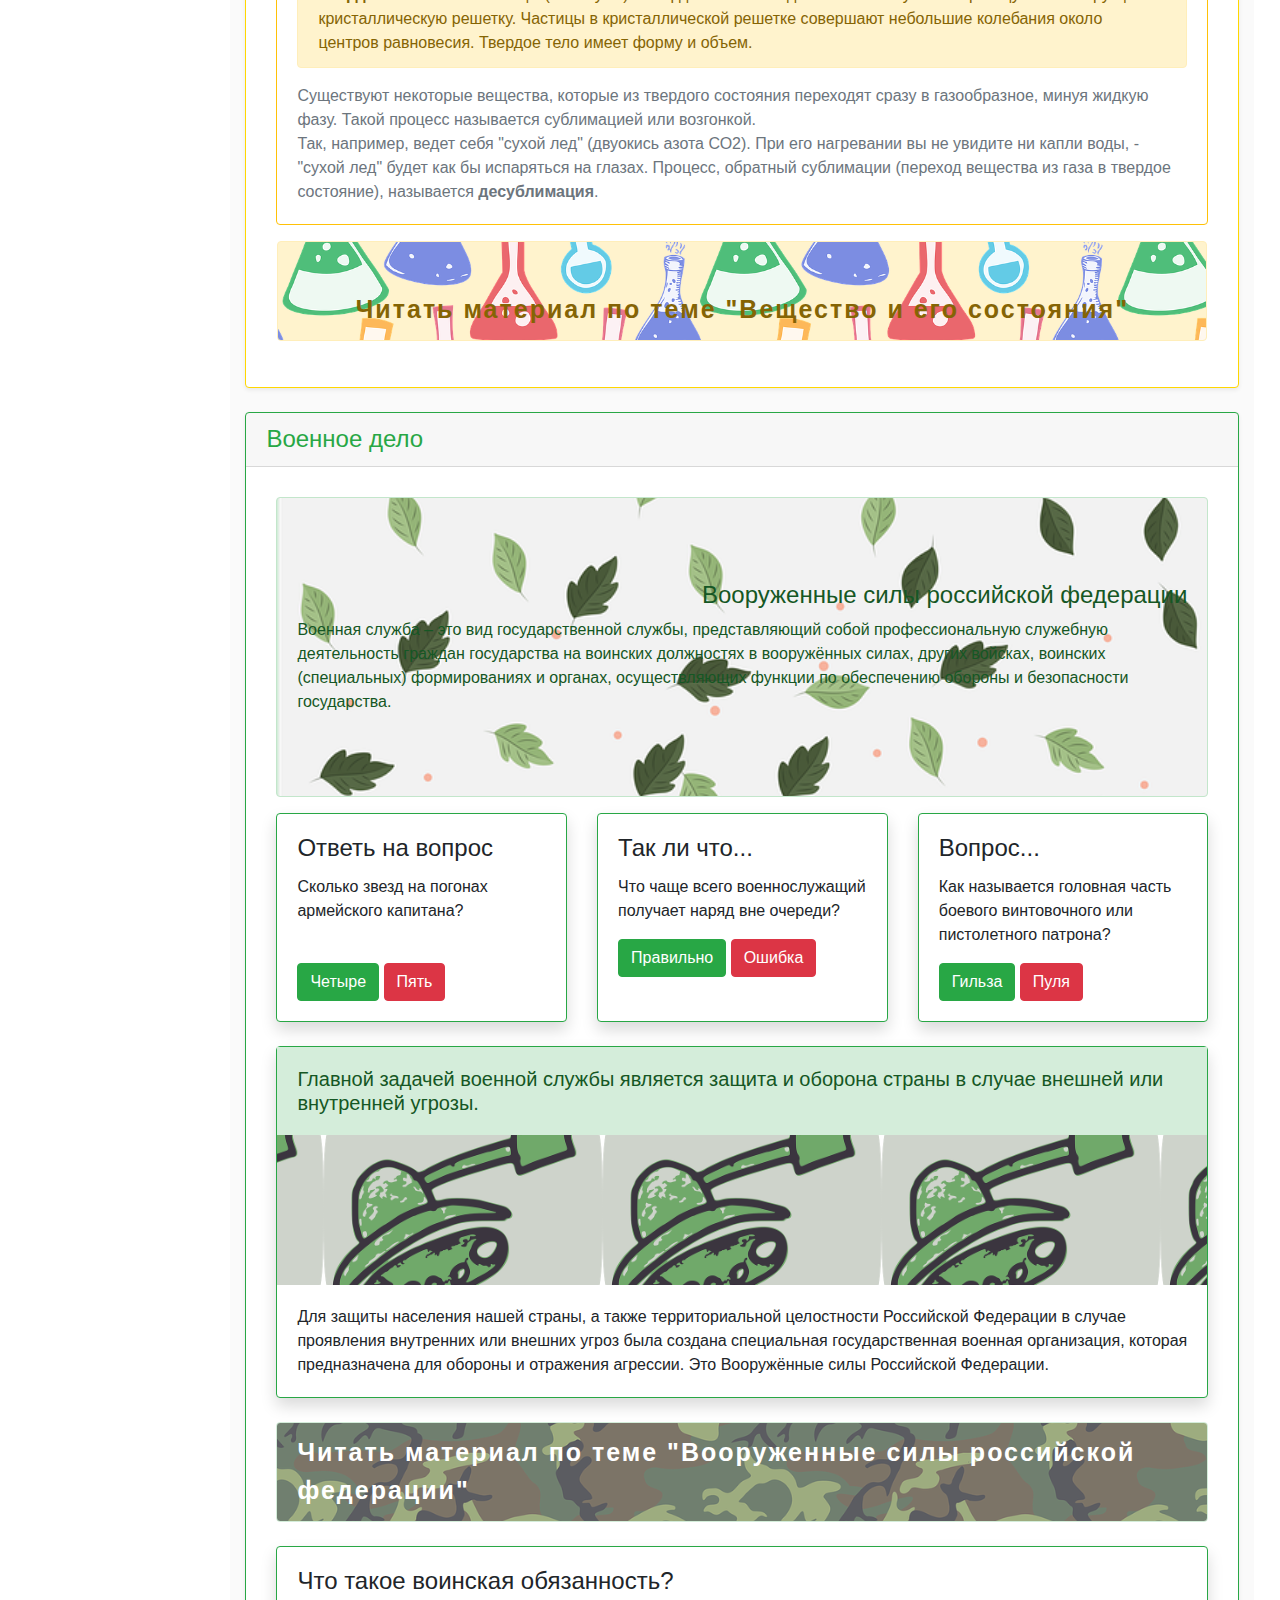
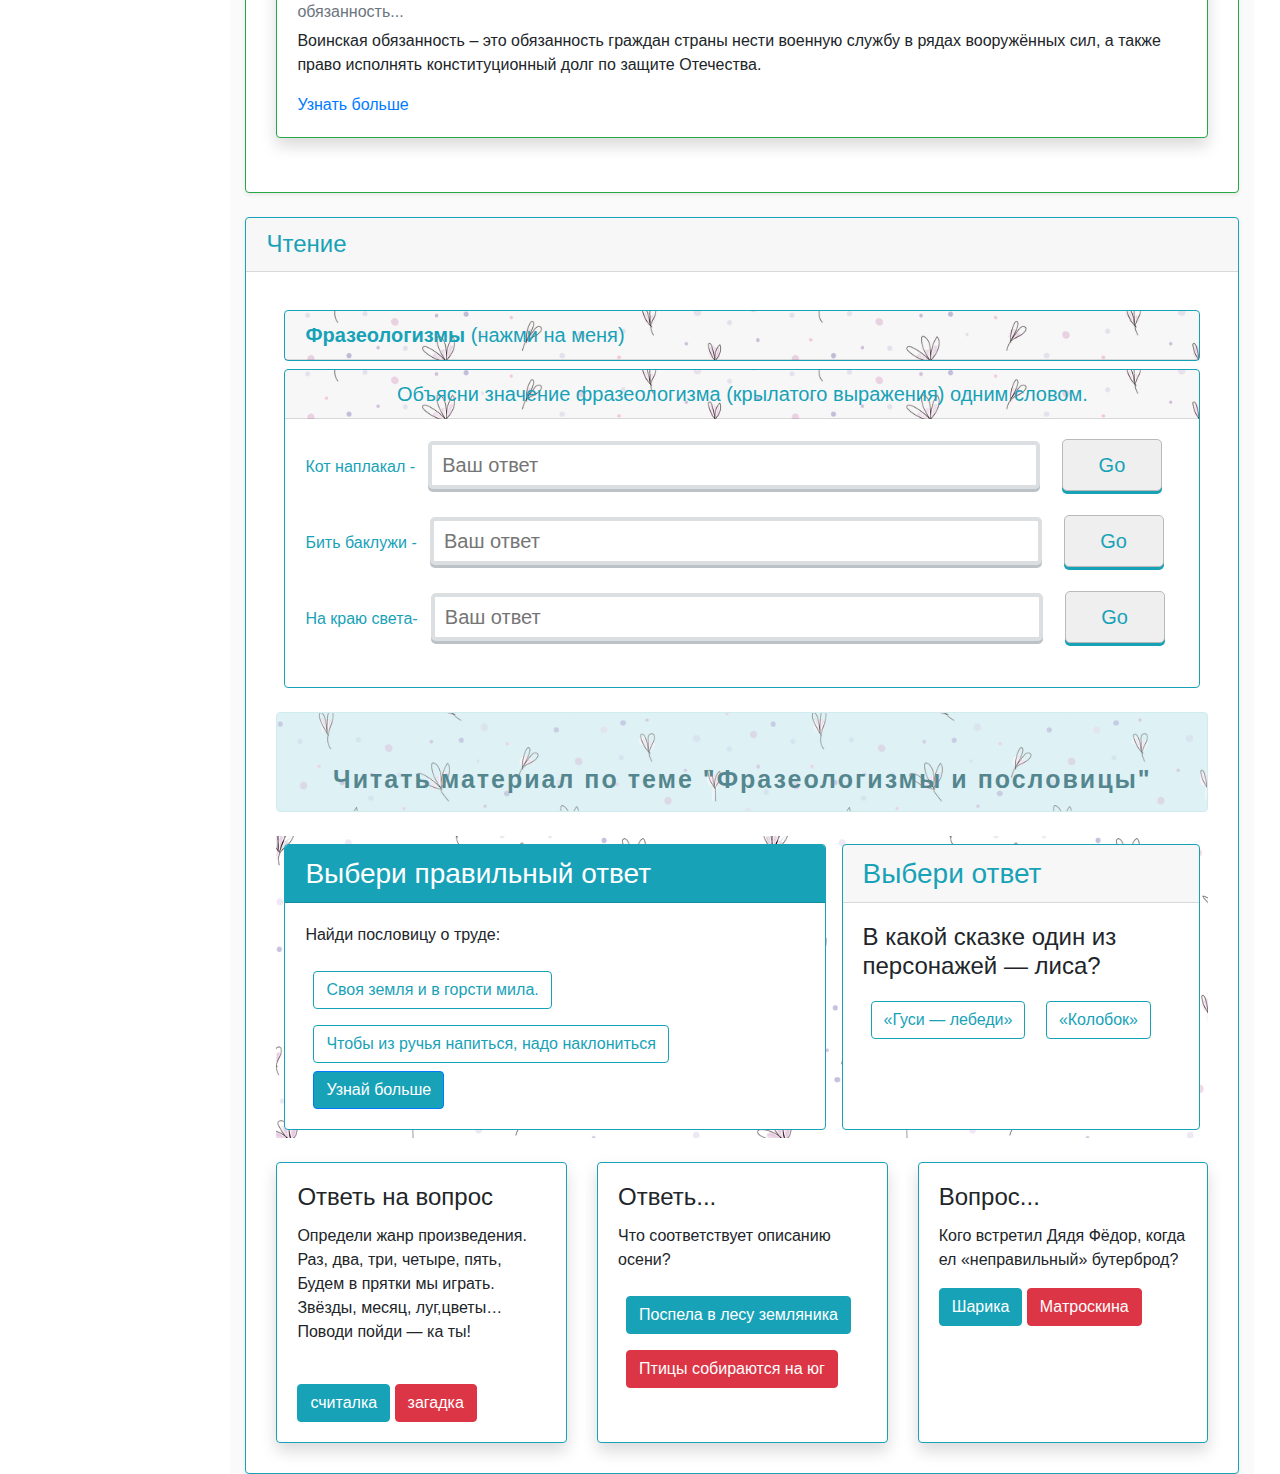
==== commit ebbe3216: "correct font size" ====
--- a/index.html
+++ b/index.html
@@ -1038,18 +1038,18 @@
                    
                     <form action="">
                       Кот наплакал - 
-                      <input type="text" id="socleWR" placeholder="Ваш ответ" />
+                      <input type="text" id="socleWR" placeholder="Ваш ответ" class="btnWR" />
                       <input type="button" class="text-info" onclick="SubmitWR()" value="Go" style="border: 1px solid  rgb(184, 185, 185); min-width: 100px;  font-size: 20px; border-radius: 5px; margin: 0 1%; width: 10%;color: rgb(226, 226, 226); padding:10px 15px; box-shadow: 0px 3px 0px ;"/>
                     </form> <br>
                     <form action="">
                       Бить баклужи - 
-                      <input type="text" id="socleWR2" placeholder="Ваш ответ" />
+                      <input type="text" id="socleWR2" placeholder="Ваш ответ" class="btnWR" />
                       <input type="button" class="text-info" onclick="SubmitWR2()" value="Go" style="border: 1px solid  rgb(184, 185, 185); min-width: 100px;  font-size: 20px; border-radius: 5px; margin: 0 1%; width: 10%;color: rgb(226, 226, 226); padding:10px 15px; box-shadow: 0px 3px 0px ;"/>
                     </form> <br>
                     <form action="">
                      На краю света-
-                      <input type="text" id="socleWR3" placeholder="Ваш ответ" />
-                      <input type="button" class="text-info" onclick="SubmitWR3()" value="Go" style="border: 1px solid  rgb(184, 185, 185); min-width: 100px;  font-size: 20px; border-radius: 5px; margin: 0 1%; width: 10%;color: rgb(226, 226, 226); padding:10px 15px; box-shadow: 0px 3px 0px ;"/>
+                      <input type="text" id="socleWR3" placeholder="Ваш ответ" class="btnWR" />
+                      <input type="button" class="text-info btnSub" onclick="SubmitWR3()" value="Go" style="border: 1px solid  rgb(184, 185, 185); min-width: 100px;  font-size: 20px; border-radius: 5px; margin: 0 1%; width: 10%;color: rgb(226, 226, 226); padding:10px 15px; box-shadow: 0px 3px 0px ;"/>
                     </form> <br>
                   </div>
                 </div>
@@ -1062,7 +1062,7 @@
                 <h3 class="card-header text-white bg-info">Выбери правильный ответ</h3>
                 <div class="card-body">
                   <p class="card-text">Найди пословицу о труде:</p>
-                  <button type="button" class="btn btn-outline-info m-2" onclick="Submit5()">Своя земля и в горсти мила.</button>
+                  <button type="button" class="btn btn-outline-info m-2 " onclick="Submit5()">Своя земля и в горсти мила.</button>
                     <button type="button" class="btn btn-outline-info m-2" onclick="Submit4()">Чтобы из ручья напиться, надо наклониться</button>
                   <a href="#dictionary.html" class="btn btn-primary bg-info ml-2">Узнай больше</a>
                 </div>
--- a/css/style.css
+++ b/css/style.css
@@ -213,12 +213,16 @@
 }
 /*mobile  version*/
 @media (max-width: 764px) {
-  h1, h2, h4{
+  h1, h2, h3, h4{
     font-size: 16px;
   }
   h5{
     font-size: 12px;
   }
+  .btnWR{
+    min-width: 100%;
+  }
+  
   .alert{
     font-size: 9px;
   }
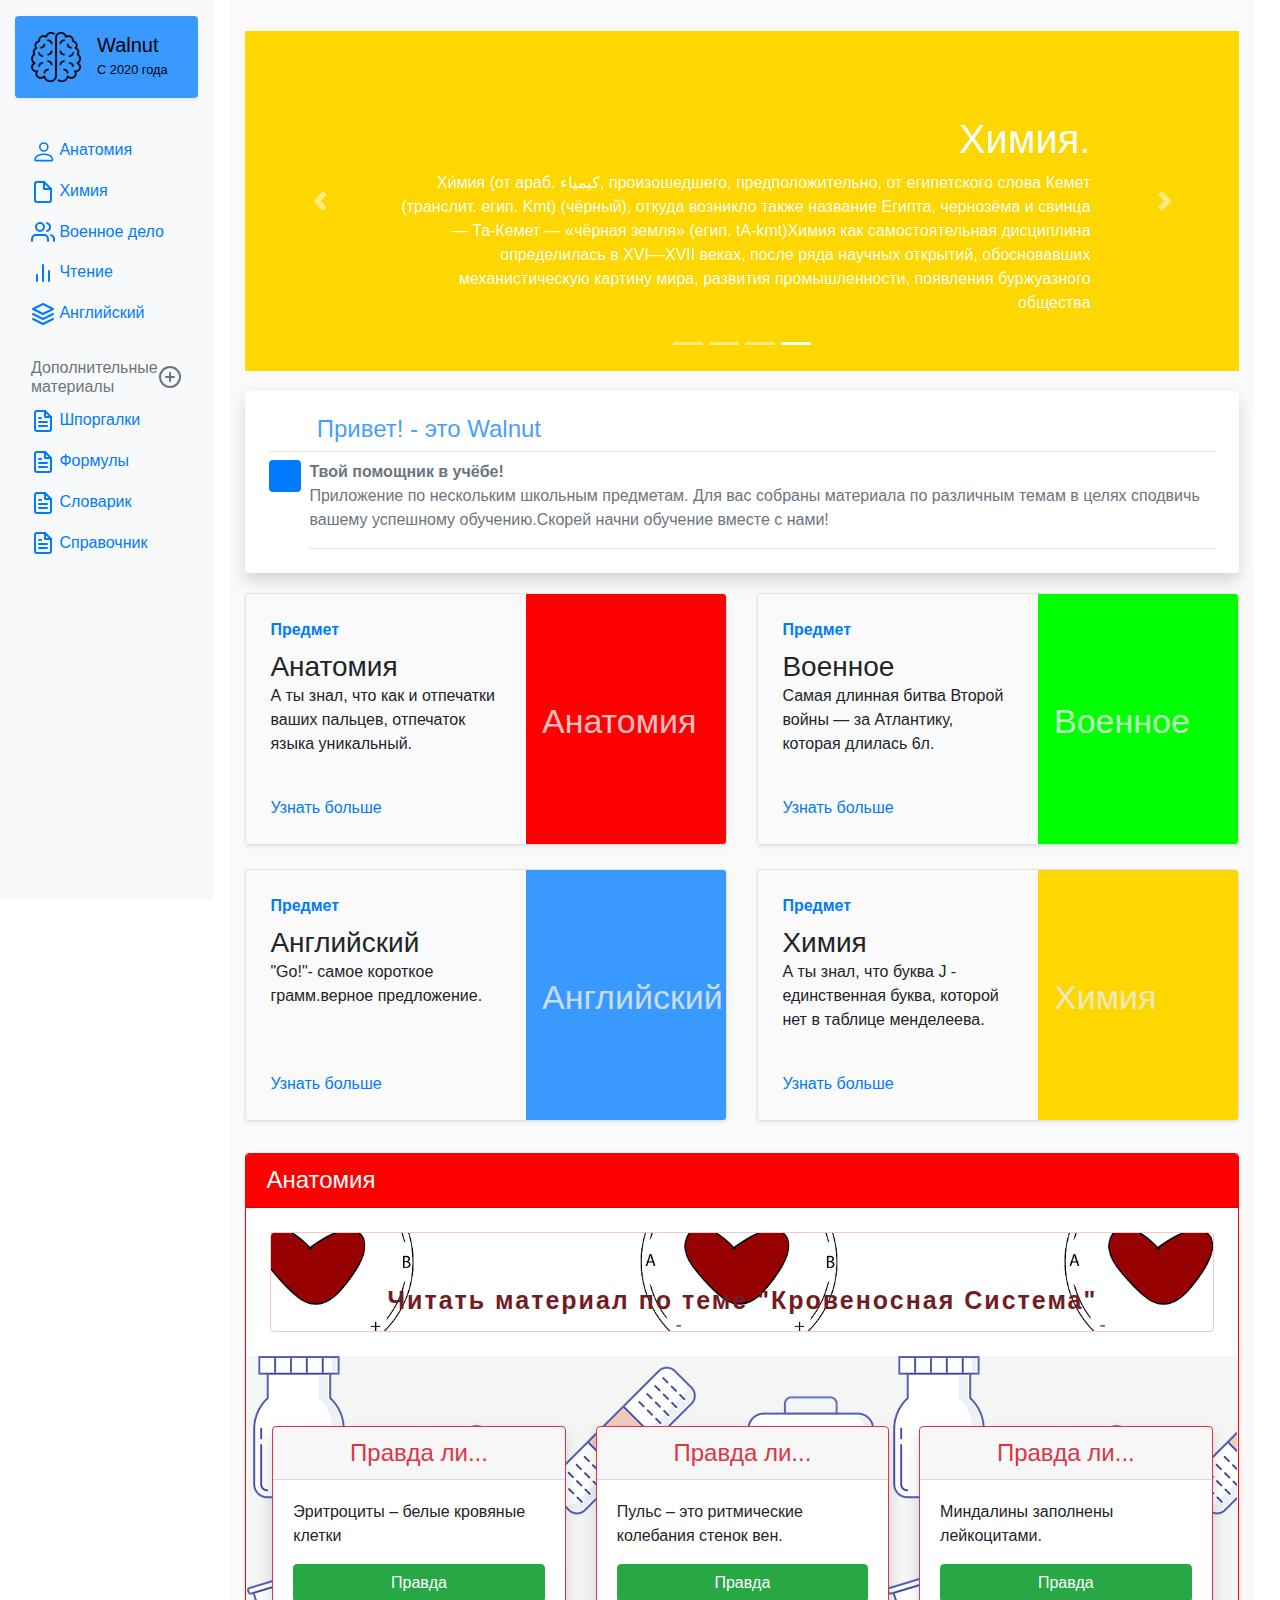
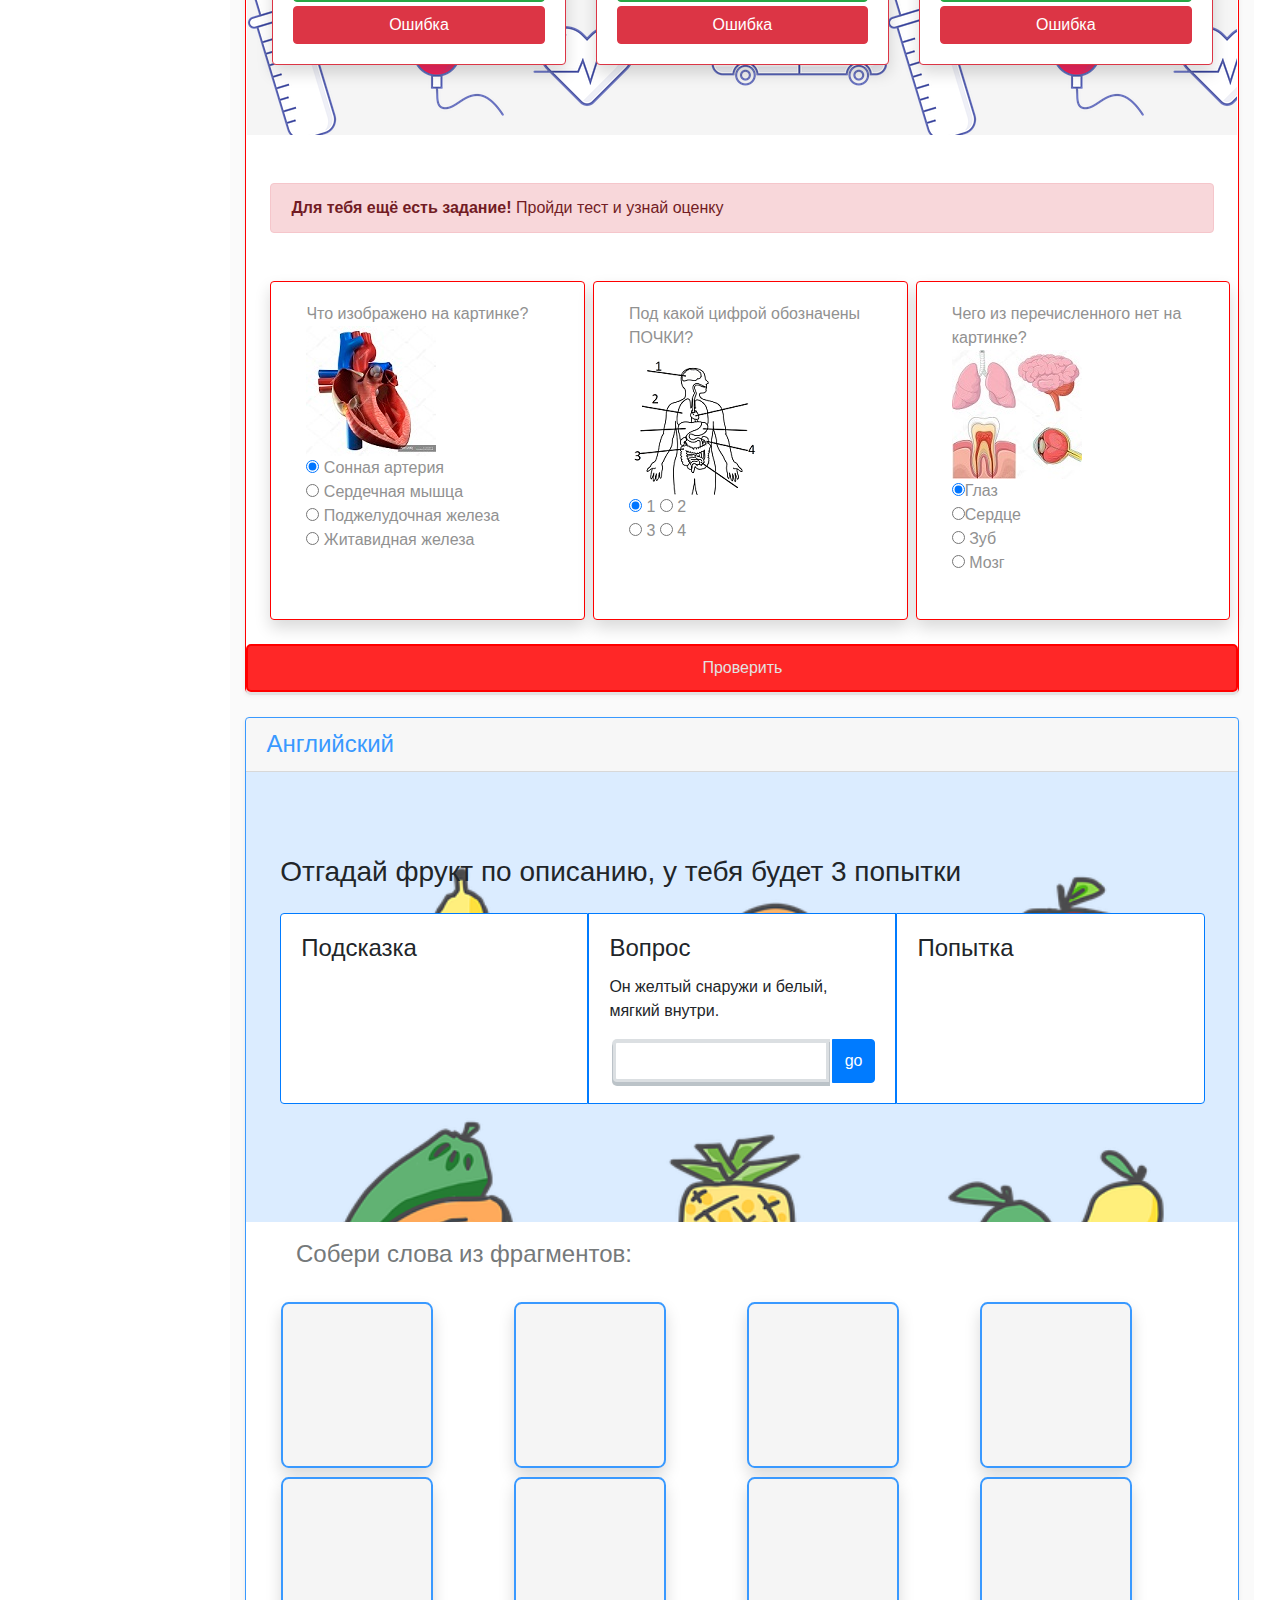
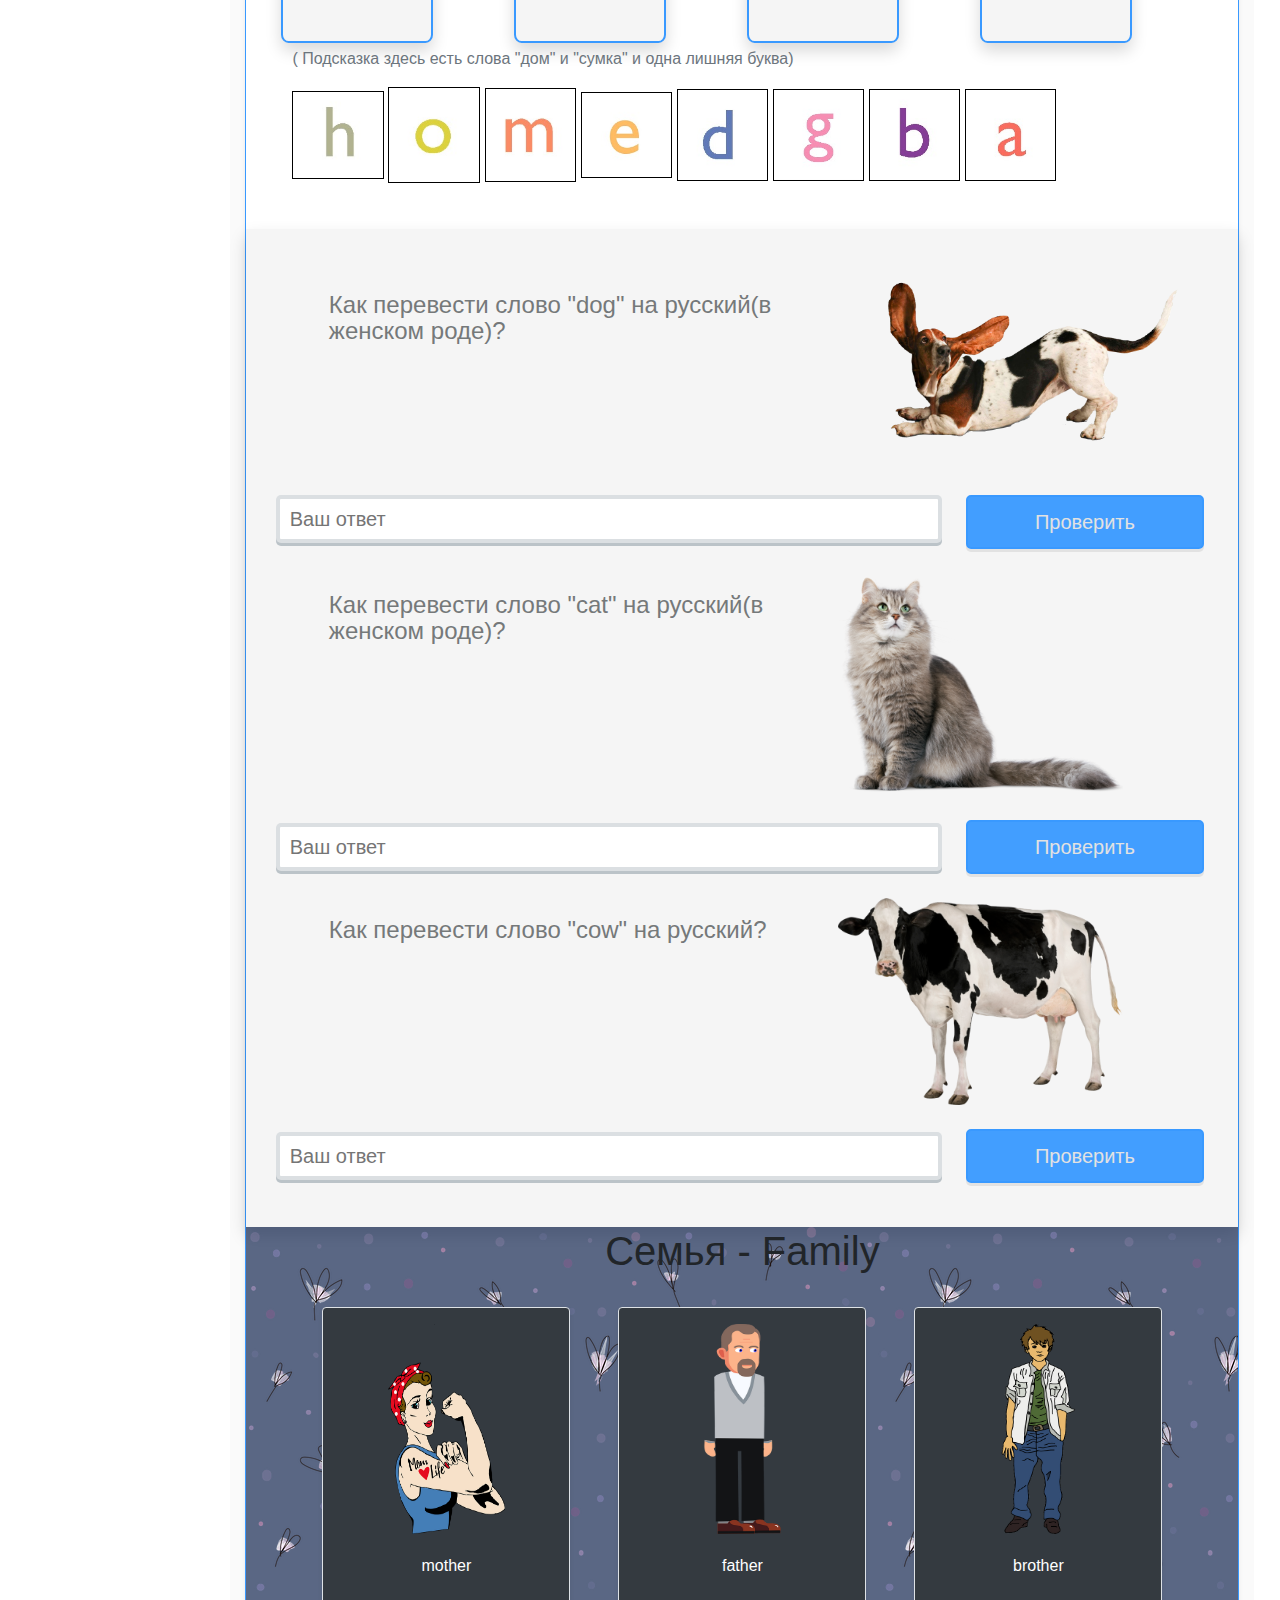
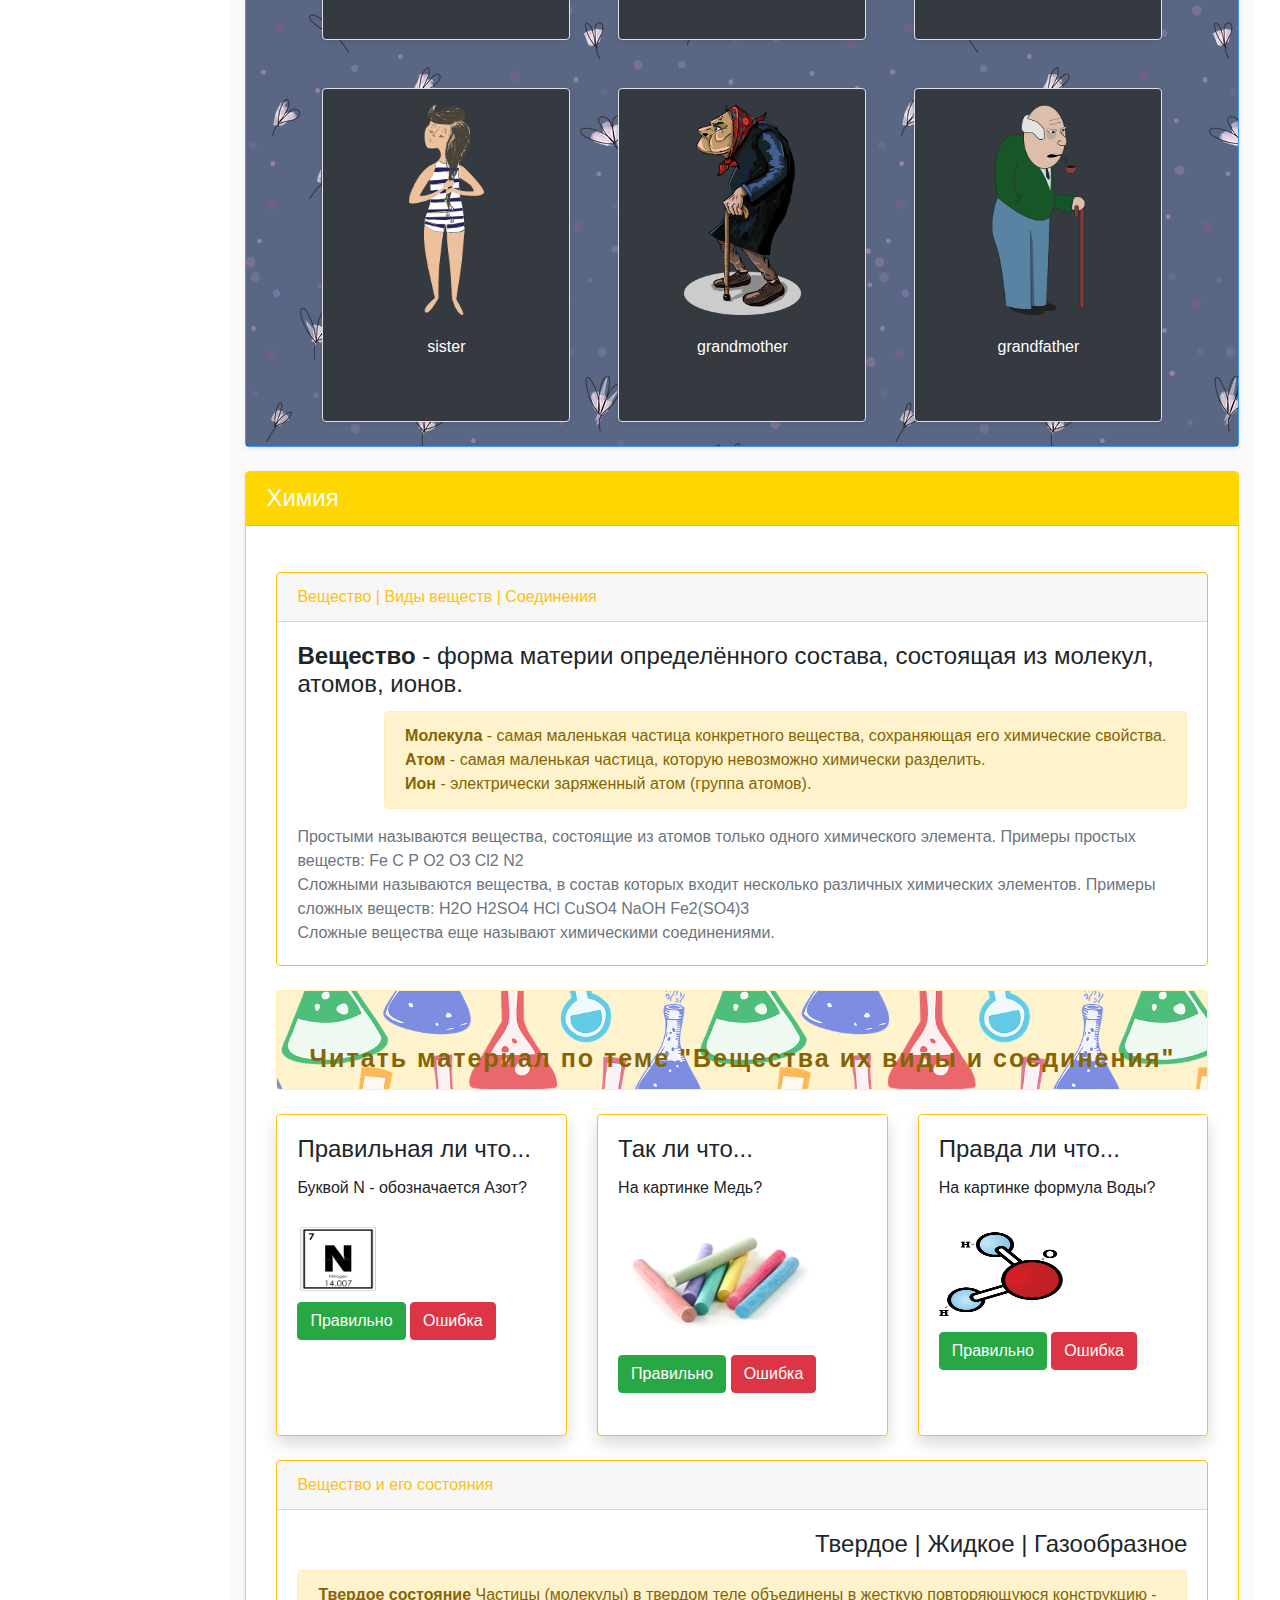
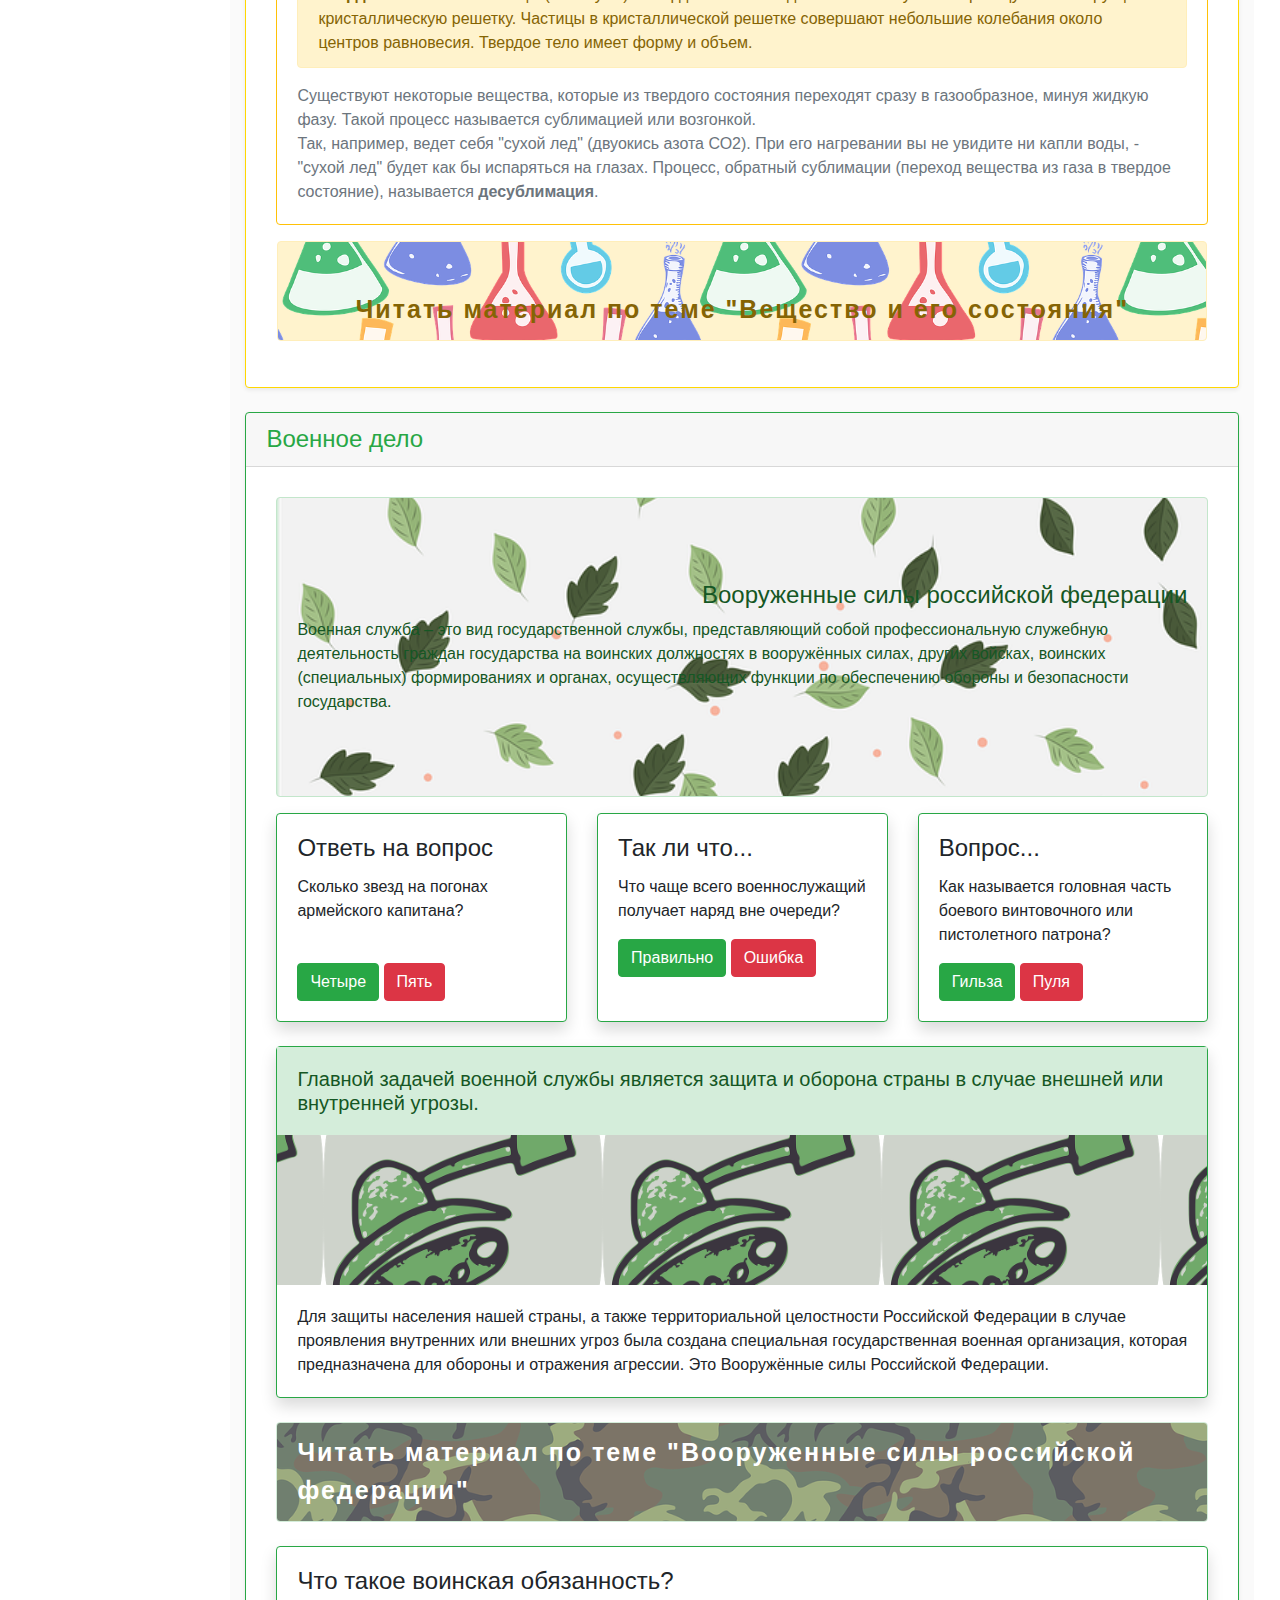
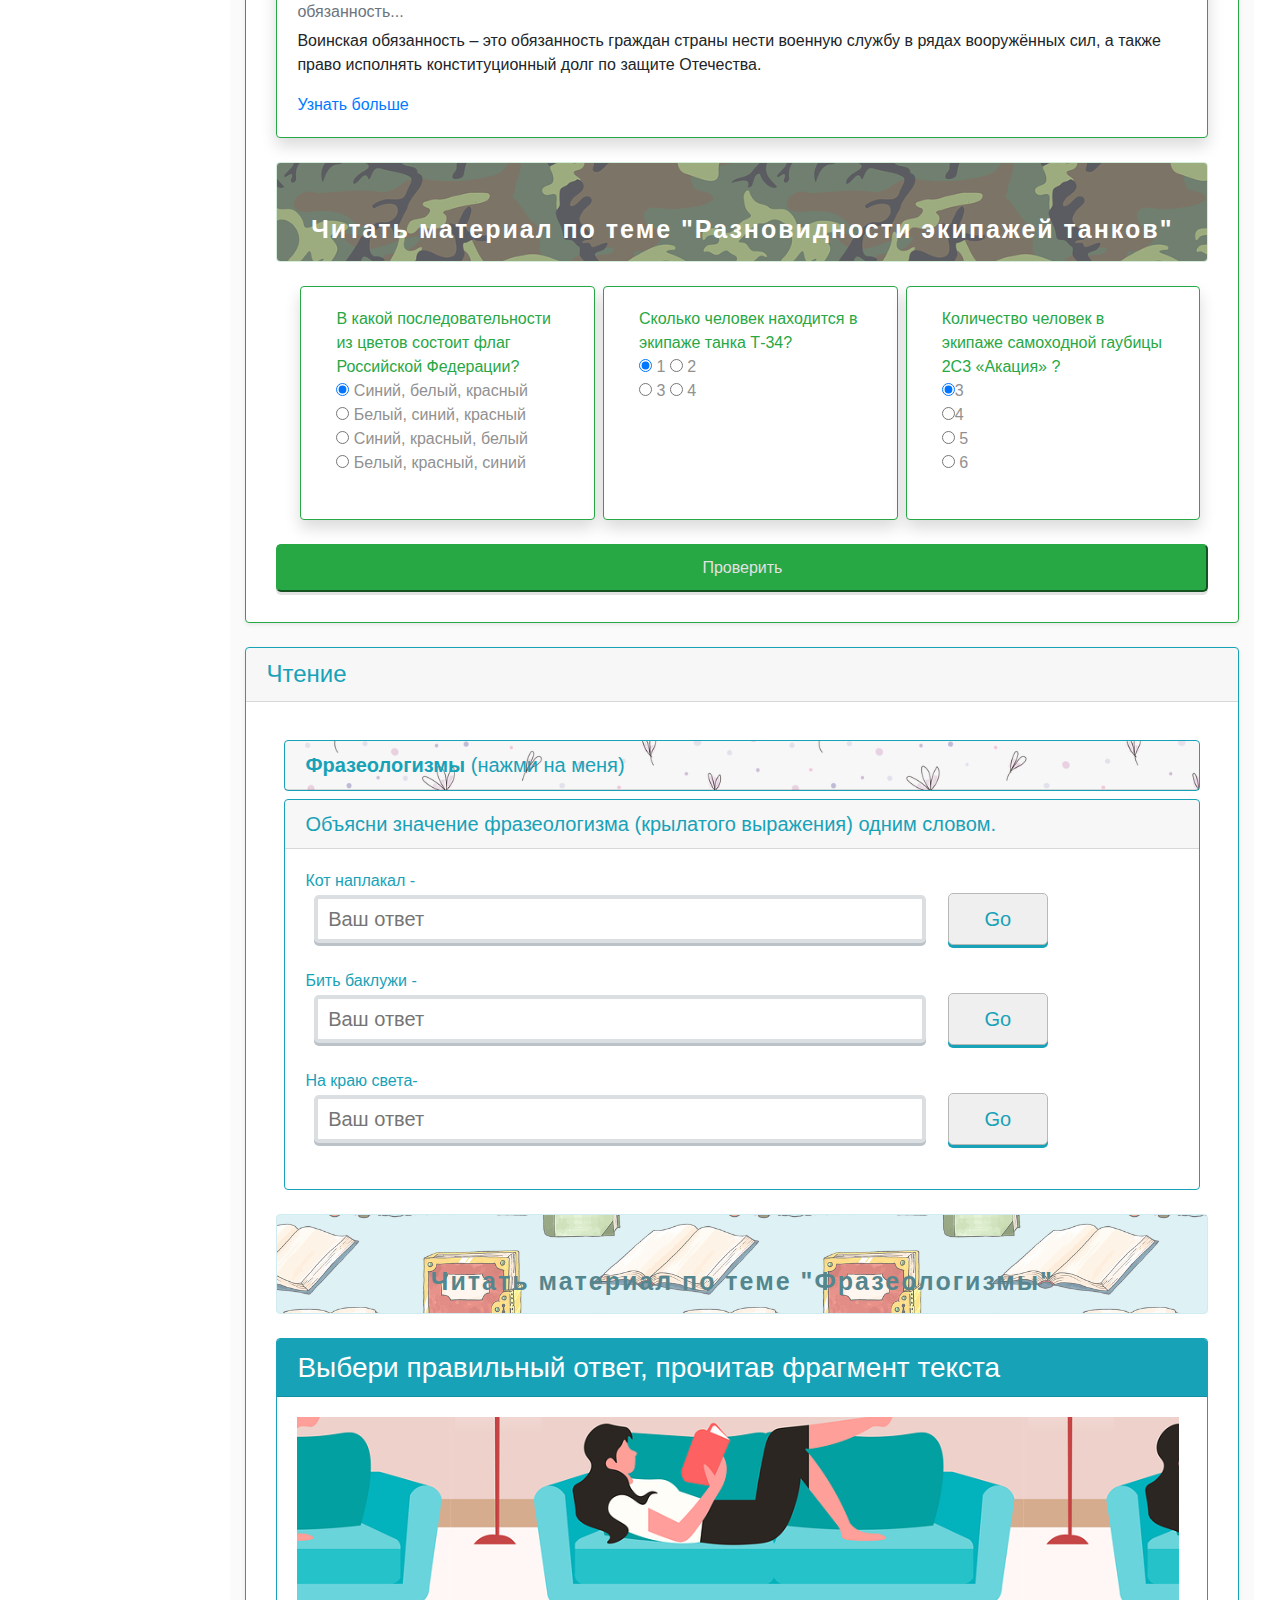
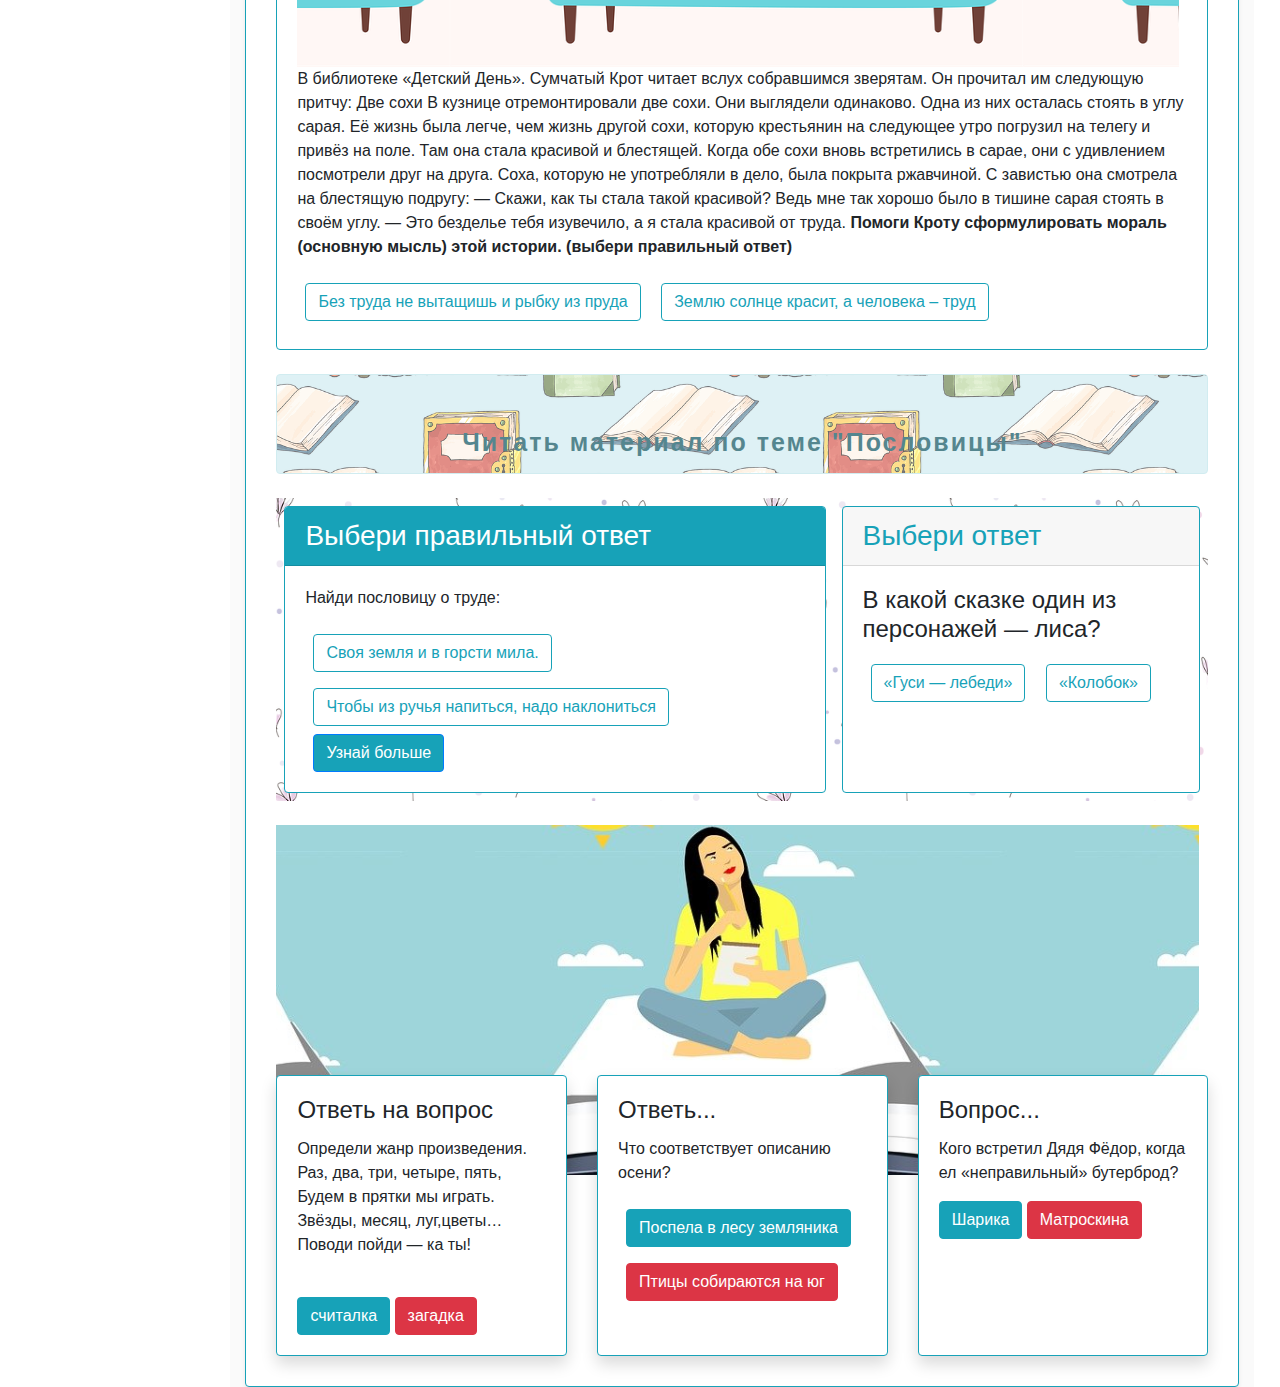
==== commit db35abd3: "added image and style for section voen and write" ====
--- a/index.html
+++ b/index.html
@@ -998,6 +998,55 @@
               <a href="dictionary.html" class="card-link">Узнать больше</a>
             </div>
           </div>
+          <a href="dictionary.html" class="leanMoreVoen my-4 alert alert-success ">
+            Читать материал по теме "Разновидности экипажей танков"
+           </a>
+          <div class="test " style="color: rgb(145, 145, 145);">
+               
+            <form  name="quiz" class="quiz2 " id="quiz2" action="javascript:check2();">
+              <div class="d-flex m-4 cardAnat testmb">
+                <div class="card shadow col-md-4 mr-2 border-success">
+                  <div class="card-body">
+                    <p class="my-0 font-weight-normal  text-success">В какой последовательности из цветов состоит флаг Российской Федерации?</p>
+                   
+                    <input name="vopros1" checked="checked" value="no" id="value1" type="radio">  Синий, белый, красный <br>
+                    <input name="vopros1" value="yes" id="value2" type="radio"> Белый, синий, красный <br>
+                    <input name="vopros1" value="no" id="value3" type="radio"> Синий, красный, белый <br>
+                    <input name="vopros1" value="nо" id="value4" type="radio"> Белый, красный, синий <br>
+                  </div>
+                </div>
+               
+               <div class="card shadow col-md-4 mr-2 border-success">
+                <div class="card-body">
+                  <div class=""> <p class="my-0 font-weight-normal text-success"> Сколько человек находится в экипаже танка Т-34?</p>
+                   
+                    <input name="vopros2" checked="checked" value="no" id="value1" type="radio">  1 
+                    <input name="vopros2" value="no" id="value2" type="radio"> 2 <br>
+                    <input name="vopros2" value="no" id="value3" type="radio">  3
+                    <input name="vopros2" value="yes" id="value4" type="radio">  4 
+                  </div>
+                </div>
+              </div>
+                
+               
+              <div class="card shadow col-md-4 border-success">
+                <div class="card-body">
+                  <p class="my-0 font-weight-normal  text-success">Количество человек в экипаже самоходной гаубицы 2С3 «Акация» ?</p>
+               
+                <input name="vopros3" checked="checked" value="no" id="value1" type="radio">3 <br>
+                <input name="vopros3" value="yes" id="value2" type="radio">4 <br>
+                <input name="vopros3" value="no" id="value3" type="radio"> 5 <br>
+                <input name="vopros3" value="nо" id="value4" type="radio"> 6 <br>
+                <br>
+                </div>
+              </div>
+               <br>
+              
+            </div>
+              <input value="Проверить" class="border-success bg-success" type="submit" placeholder="Проверить" style=" border-radius: 5px; margin: 0; width: 100%;color: rgb(226, 226, 226); padding: 10px 15px; box-shadow: 0px 3px 0px ;">
+           
+          </form>
+        </div>
         </div>
       </section>
       <section class="socil mt-4" id="socil">
@@ -1007,8 +1056,9 @@
           </div>
           
           <div class="card_info">
-            <div id="accordion" role="tablist">
-              <div class="card border border-info m-2 WRcard">
+       
+            <div id="accordion" role="tablist" class="">
+              <div class="card border border-info m-2 WRcard ">
                 <div class="card-header" role="tab" id="headingOne">
                   <h5 class="mb-0">
                     <a data-toggle="collapse" href="#collapseOne" aria-expanded="false" aria-controls="collapseOne" class="collapsed text-info">
@@ -1018,14 +1068,14 @@
                 </div>
             
                 <div id="collapseOne" class="collapse text-info" role="tabpanel" aria-labelledby="headingOne" style="">
-                  <div class="card-body">
+                  <div class="card-body ">
                     это связанные, устойчивые сочетания двух и более слов, равные по значению слову. Например: сесть в лужу – попасть в неловкое смешное положение.
                     Сесть в кресло, за стол – это не фразеологизм. <br>  Кот наплакал – очень мало
                   </div>
                 </div>
               </div>
-              <div class="card border border-info m-2">
-                <div class="card-header WRcard" role="tab" id="headingTwo">
+              <div class="card border border-info m-2 ">
+                <div class="card-header " role="tab" id="headingTwo">
                   <h5 class="mb-0">
                     <a class="text-info" data-toggle="collapse" href="#collapseTwo" aria-expanded="true" aria-controls="collapseTwo">
                       Объясни значение фразеологизма (крылатого выражения) одним словом.
@@ -1033,29 +1083,56 @@
                   </h5>
                 </div>
                 
-                <div id="collapseTwo" class="collapse show text-info " role="tabpanel" aria-labelledby="headingTwo" style="">
-                  <div class="card-body">
+                <div id="collapseTwo" class="collapse show text-info" role="tabpanel" aria-labelledby="headingTwo" style="">
+                  <div class="card-body ">
                    
-                    <form action="">
+                    <form action="" class="">
                       Кот наплакал - 
-                      <input type="text" id="socleWR" placeholder="Ваш ответ" class="btnWR" />
+                      <div class="formWr">
+                        <input type="text" id="socleWR" placeholder="Ваш ответ" class="btnWR" />
                       <input type="button" class="text-info" onclick="SubmitWR()" value="Go" style="border: 1px solid  rgb(184, 185, 185); min-width: 100px;  font-size: 20px; border-radius: 5px; margin: 0 1%; width: 10%;color: rgb(226, 226, 226); padding:10px 15px; box-shadow: 0px 3px 0px ;"/>
+                      </div>
                     </form> <br>
                     <form action="">
                       Бить баклужи - 
+                      <div class="formWr">
                       <input type="text" id="socleWR2" placeholder="Ваш ответ" class="btnWR" />
                       <input type="button" class="text-info" onclick="SubmitWR2()" value="Go" style="border: 1px solid  rgb(184, 185, 185); min-width: 100px;  font-size: 20px; border-radius: 5px; margin: 0 1%; width: 10%;color: rgb(226, 226, 226); padding:10px 15px; box-shadow: 0px 3px 0px ;"/>
+                    </div>
                     </form> <br>
                     <form action="">
                      На краю света-
+                     <div class="formWr">
                       <input type="text" id="socleWR3" placeholder="Ваш ответ" class="btnWR" />
                       <input type="button" class="text-info btnSub" onclick="SubmitWR3()" value="Go" style="border: 1px solid  rgb(184, 185, 185); min-width: 100px;  font-size: 20px; border-radius: 5px; margin: 0 1%; width: 10%;color: rgb(226, 226, 226); padding:10px 15px; box-shadow: 0px 3px 0px ;"/>
-                    </form> <br>
-                  </div>
-                </div>
-              </div>
+                   </div>
+                   </form> <br>
+                  </div>
+                </div>
+              </div>
+              
               <a href="dictionary.html" class="leanMoreWR my-4 alert alert-info ">
-                Читать материал по теме "Фразеологизмы и пословицы"
+                Читать материал по теме "Фразеологизмы"
+               </a>
+              <div class="d-flex WRcard mt-4">
+                <div class="card  border border-info">
+                  <h3 class="card-header text-white bg-info">Выбери правильный ответ, прочитав фрагмент текста</h3>
+                  <div class="card-body">
+                    <div class="cardWrIMG"> </div>
+                    <p class="card-text">В библиотеке «Детский День». Сумчатый Крот читает вслух собравшимся зверятам. Он прочитал им следующую притчу:
+                      Две сохи
+                      В кузнице отремонтировали две сохи. Они выглядели одинаково. Одна из них осталась стоять в углу сарая. Её жизнь была легче, чем жизнь другой сохи, которую крестьянин на следующее утро погрузил на телегу и привёз на поле. Там она стала красивой и блестящей. Когда обе сохи вновь встретились в сарае, они с удивлением посмотрели друг на друга. Соха, которую не употребляли в дело, была покрыта ржавчиной. С завистью она смотрела на блестящую подругу:
+                      — Скажи, как ты стала такой красивой? Ведь мне так хорошо было в тишине сарая стоять в своём углу.
+                      — Это безделье тебя изувечило, а я стала красивой от труда. <strong>
+                      Помоги Кроту сформулировать мораль (основную мысль) этой истории. (выбери правильный ответ)</strong></p>
+                    <button type="button" class="btn btn-outline-info m-2 " onclick="Submit5()">Без труда не вытащишь и рыбку из пруда</button>
+                      <button type="button" class="btn btn-outline-info m-2" onclick="Submit4()">Землю солнце красит, а человека – труд</button>
+                  
+                  </div>
+                </div>
+              </div>
+              <a href="dictionary.html" class="leanMoreWR my-4 alert alert-info ">
+                Читать материал по теме "Пословицы"
                </a>
              <div class="d-flex WRcard my-4">
               <div class="card  border border-info m-2">
@@ -1077,7 +1154,7 @@
                 </div>
               </div>
              </div>
-            
+             <div class="cardImgWr"></div>
              <div class="card-deck">
               <div class="card border border-info shadow">
                 <div class="card-body">
@@ -1110,9 +1187,9 @@
                   <button type="button" class="btn btn-danger" onclick="Submit4()">Матроскина</button>
               </div>
             </div>
+            
         </div>
-        
-            </div>
+       
             
         </div>
       </section>
--- a/css/style.css
+++ b/css/style.css
@@ -194,9 +194,9 @@
   display: flex;
   justify-content: center;
   align-items: flex-end;
-  background-image: url(../img/flowers-4931217_640.png); 
-  background-position: center;
-  background-size: 53%;
+  background-image: url(../img/books-2026194_640.png);
+  background-position: center;
+  background-size: 43%;
   opacity: 70%;
   background-repeat: inherit;
   height: 100px;
@@ -211,6 +211,22 @@
   background-position: center;
   background-size: 53%;
 }
+.cardWrIMG{
+  width: 99%;
+  height: 250px;
+  background-image: url(../img/girl-5676779_640.png);
+  background-position: bottom;
+  background-size: 65%;
+}
+.cardImgWr{
+  width: 99%;
+  height: 350px;
+  background-image: url(../img/girl-flying-on-book-2970038_640.jpg);
+  background-position: center;
+  background-size: 65%;
+  margin-bottom: -100px;
+}
+
 /*mobile  version*/
 @media (max-width: 764px) {
   h1, h2, h3, h4{
@@ -369,7 +385,7 @@
   justify-content: center;
   align-items: flex-end;
   opacity: 80%;
-  background-image: url(../img/flowers-4931217_640.png); 
+  background-image: url(../img/books-2026194_640.png);
   background-position: center;
   background-size: 43%;
   background-repeat: inherit;
@@ -382,4 +398,32 @@
   display: flex;
   flex-direction: column;
 }
+.cardWrIMG{
+  width: 99%;
+  height: 100px;
+  background-image: url(../img/girl-5676779_640.png);
+  background-position: bottom;
+  background-size: 65%;
+}
+.cardImgWr{
+  width: 99%;
+  height: 250px;
+  background-image: url(../img/girl-flying-on-book-2970038_640.jpg);
+  background-position: center;
+  background-size: 100%;
+  margin-bottom: -100px;
+}
+.formWr{
+  display: flex;
+}
+.formWr input{
+  font-size: 14px;
+  min-width: 110px;
+}
+.testmb{
+  width: 100%;
+  position: relative;
+  left: -23px;
+  bottom: -42px;
+}
 }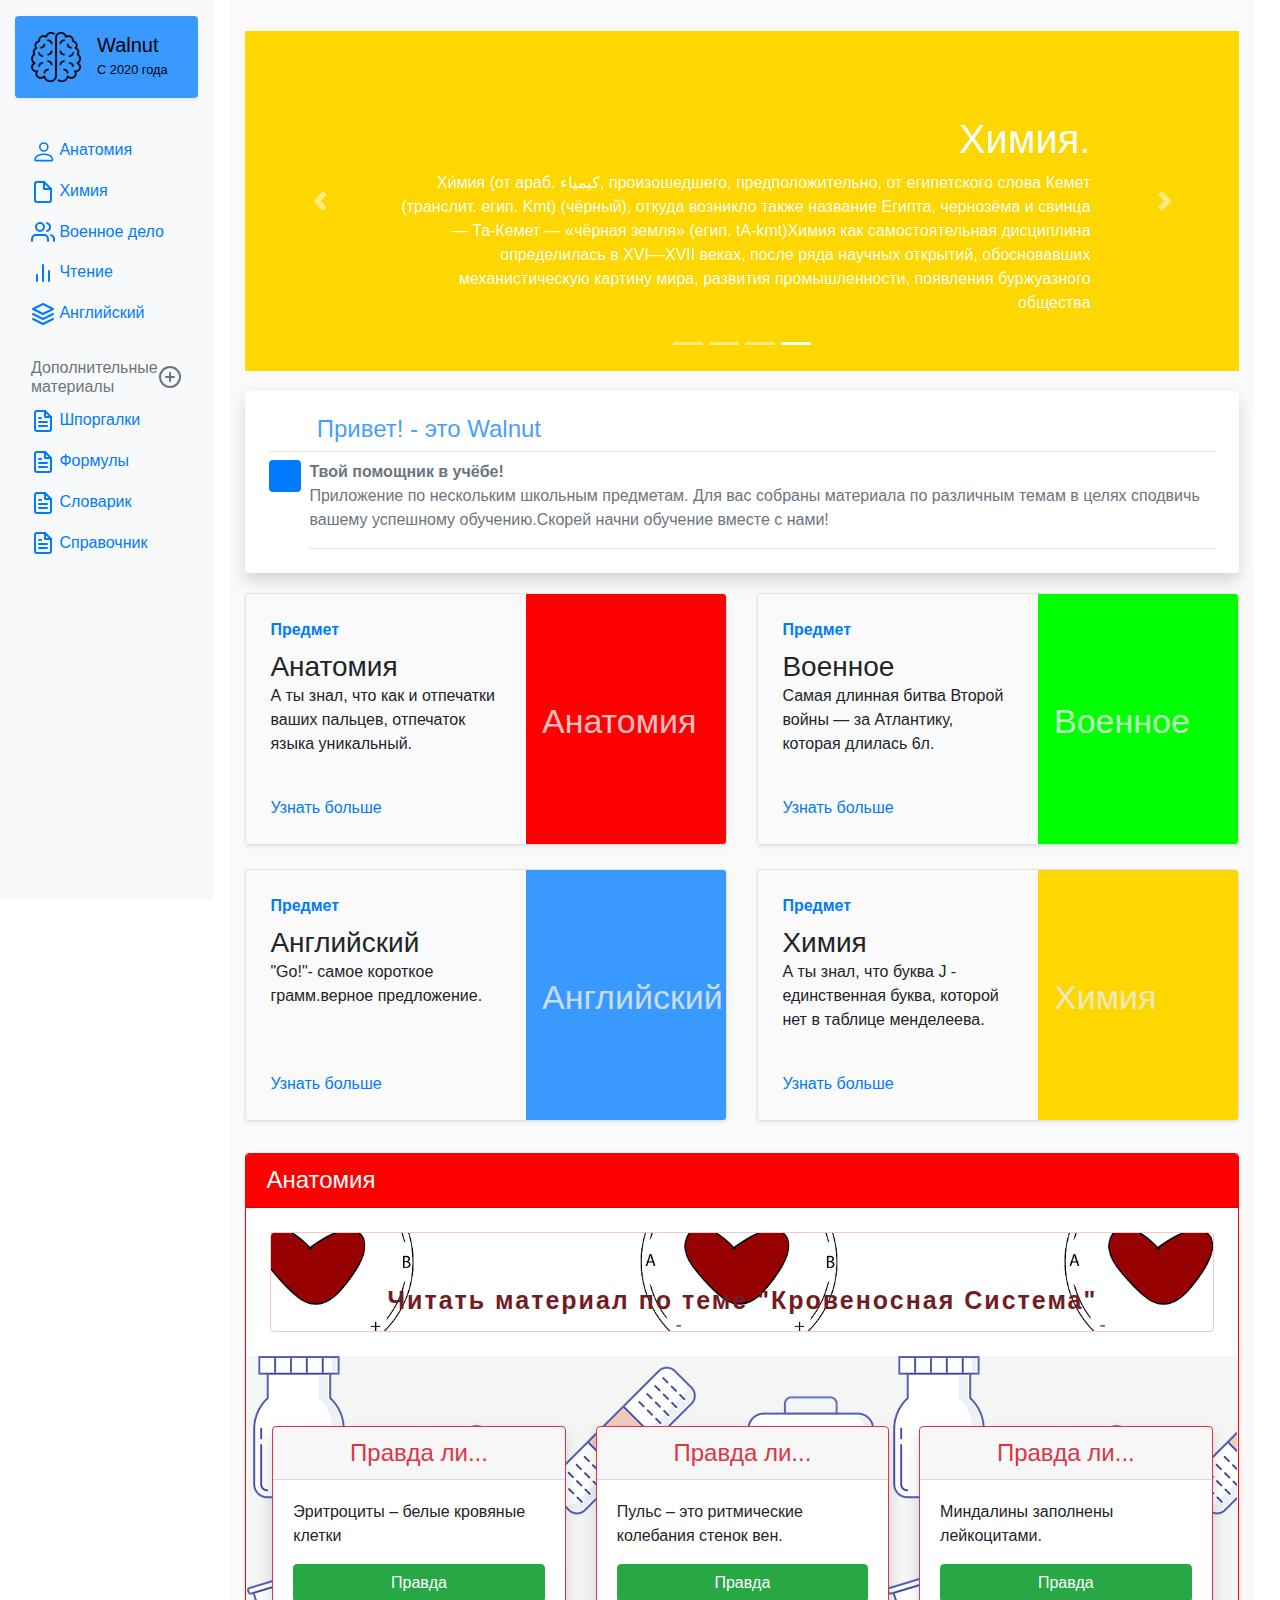
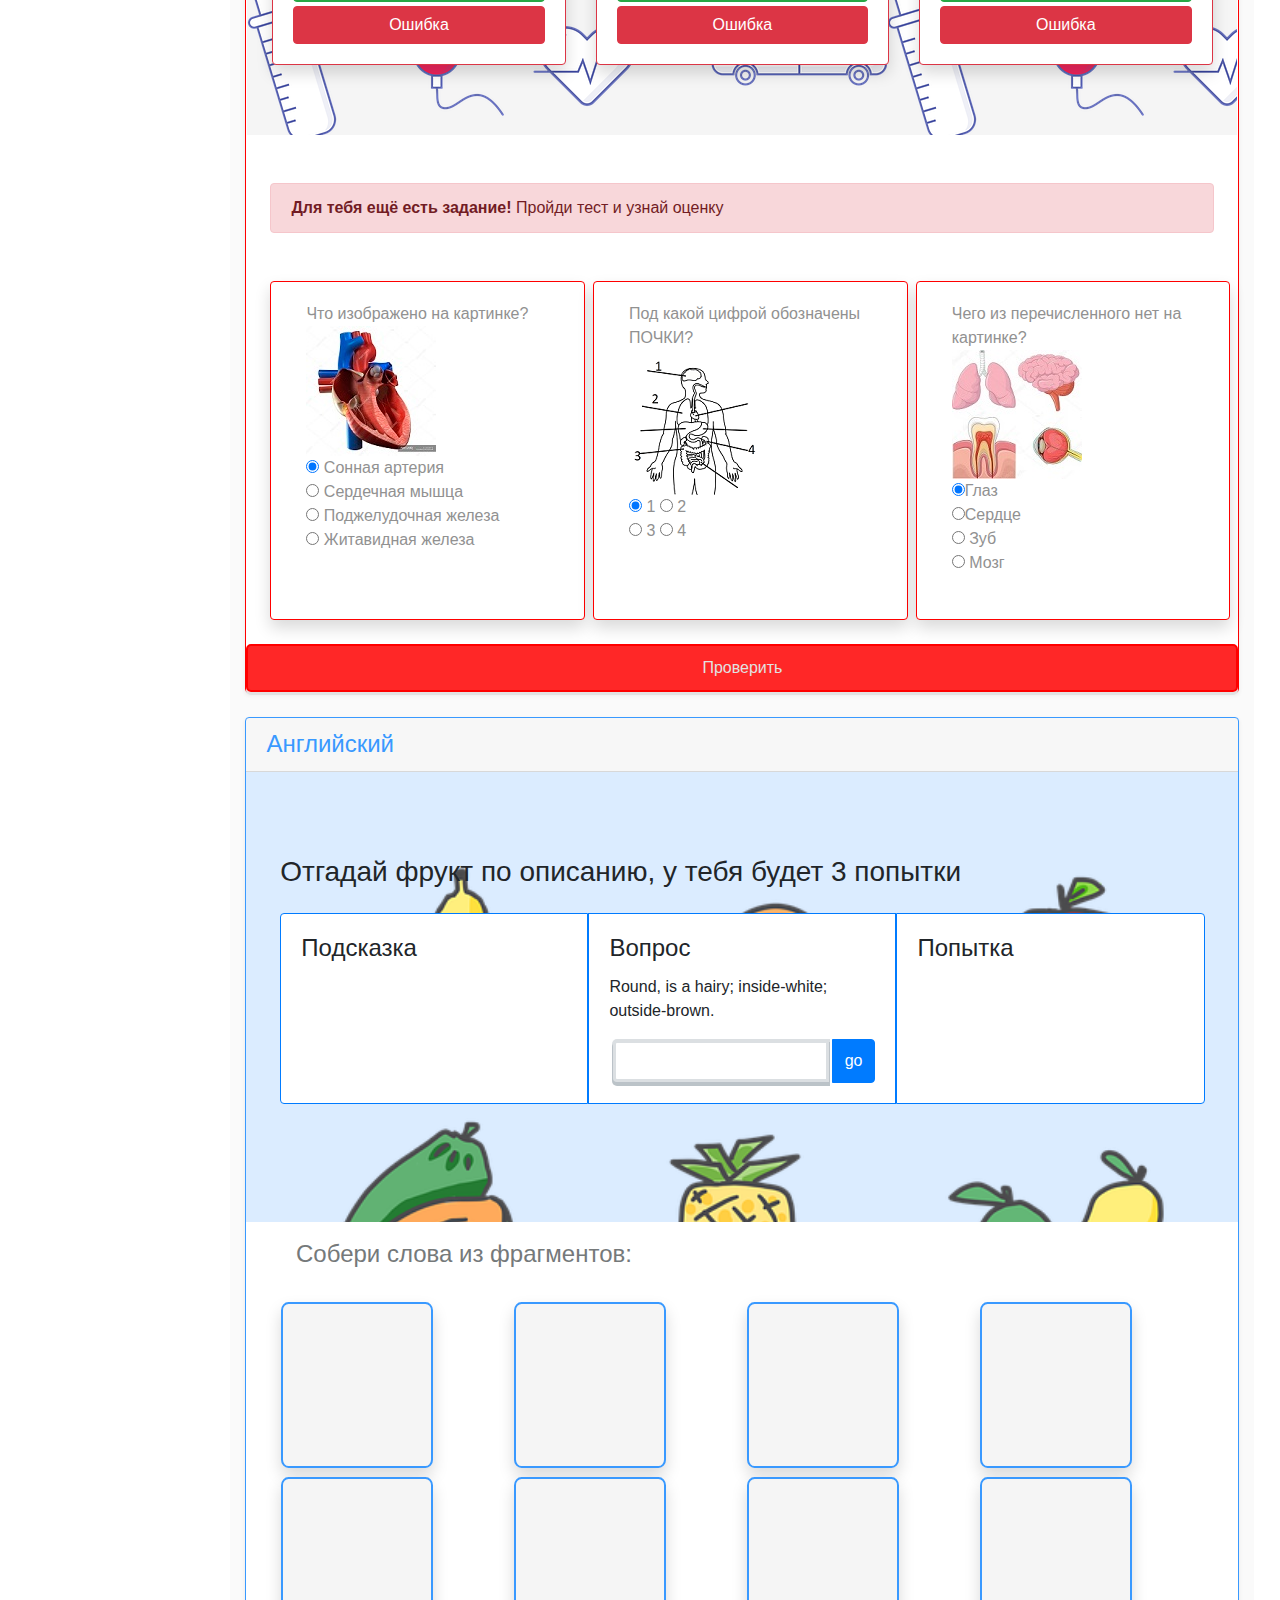
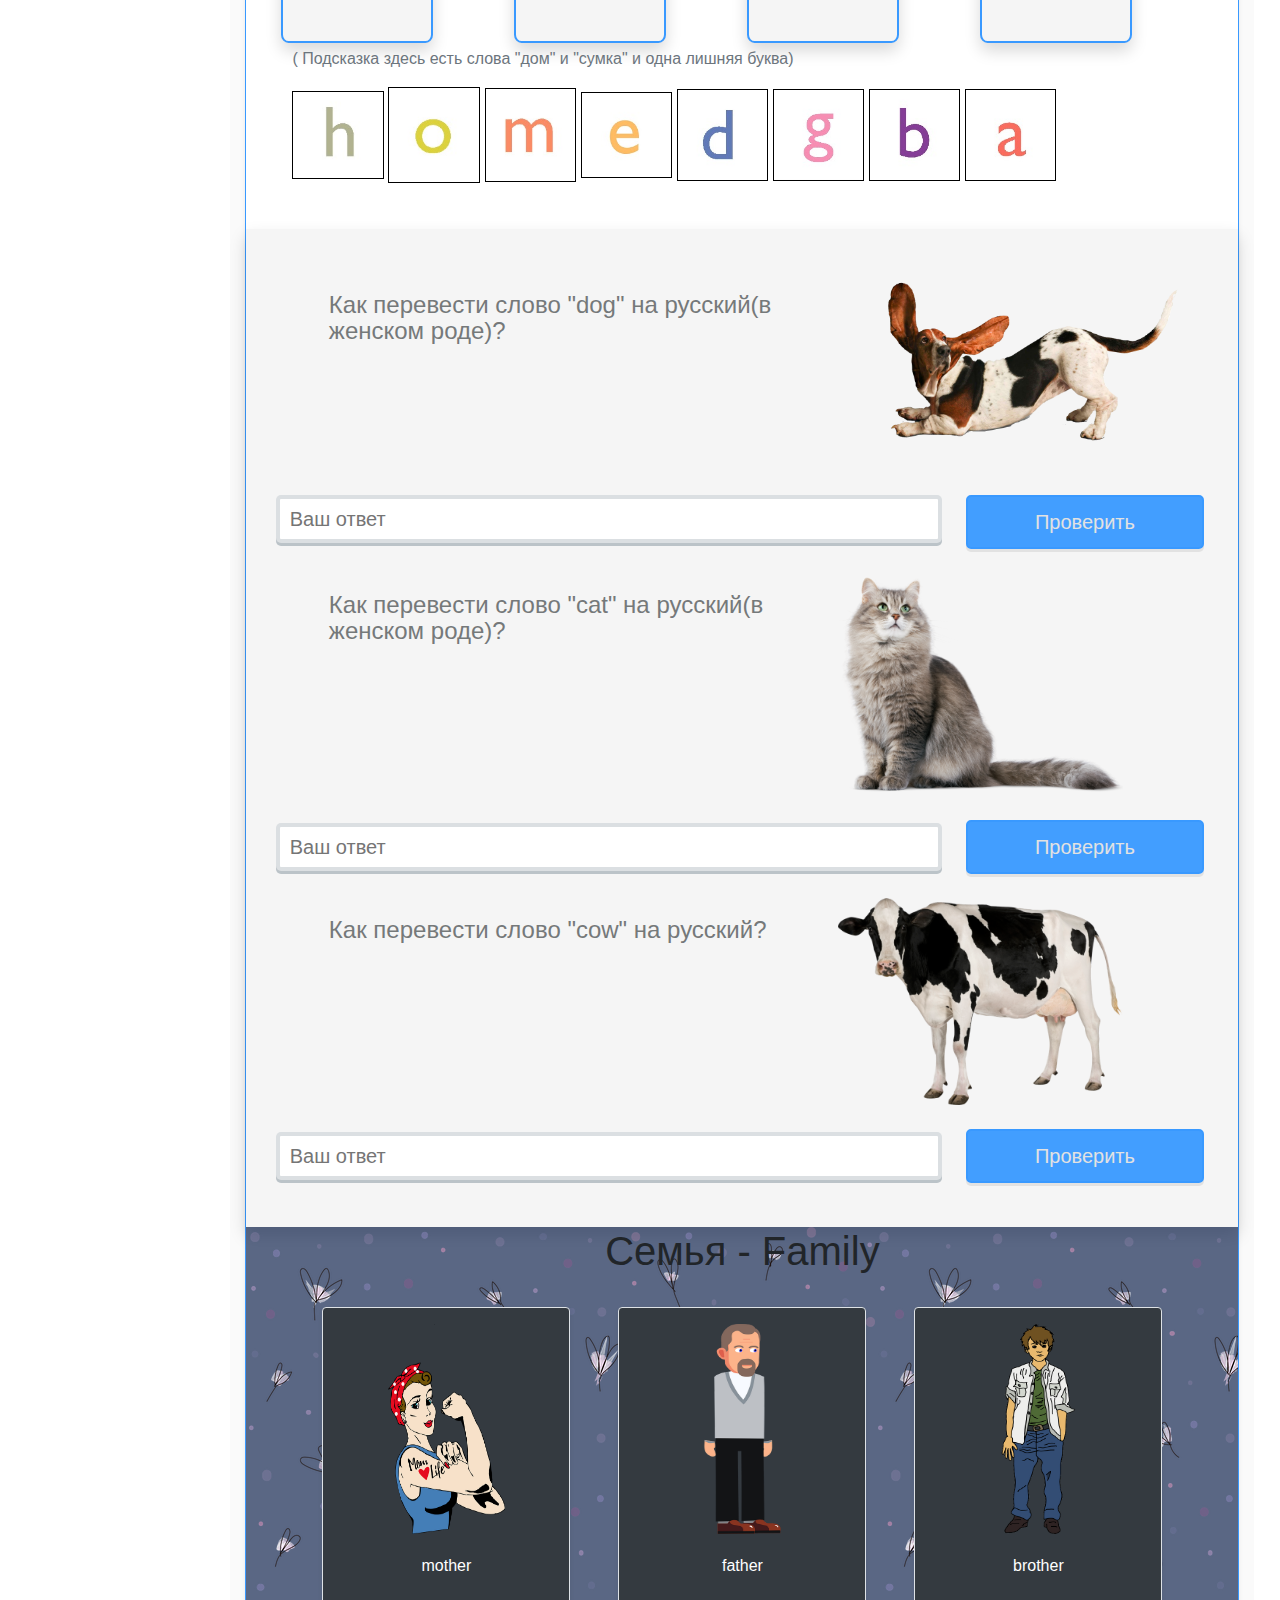
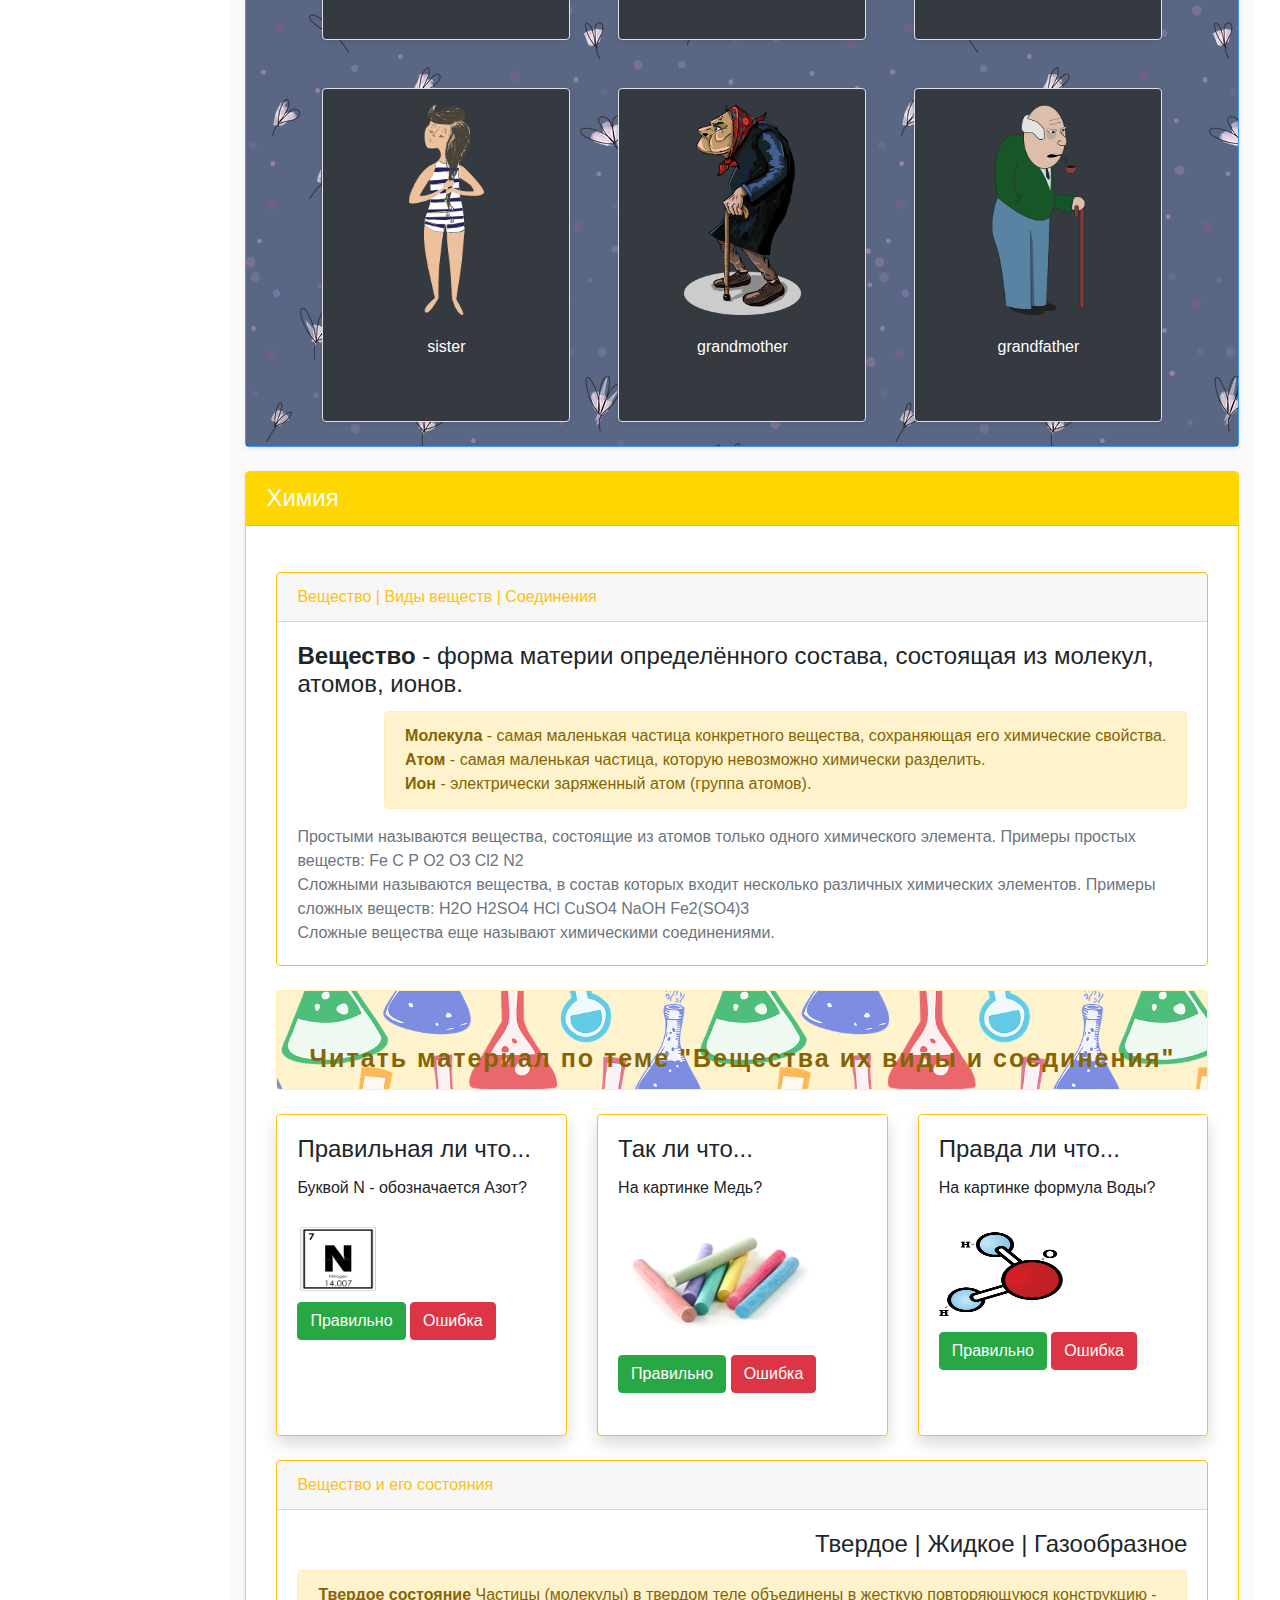
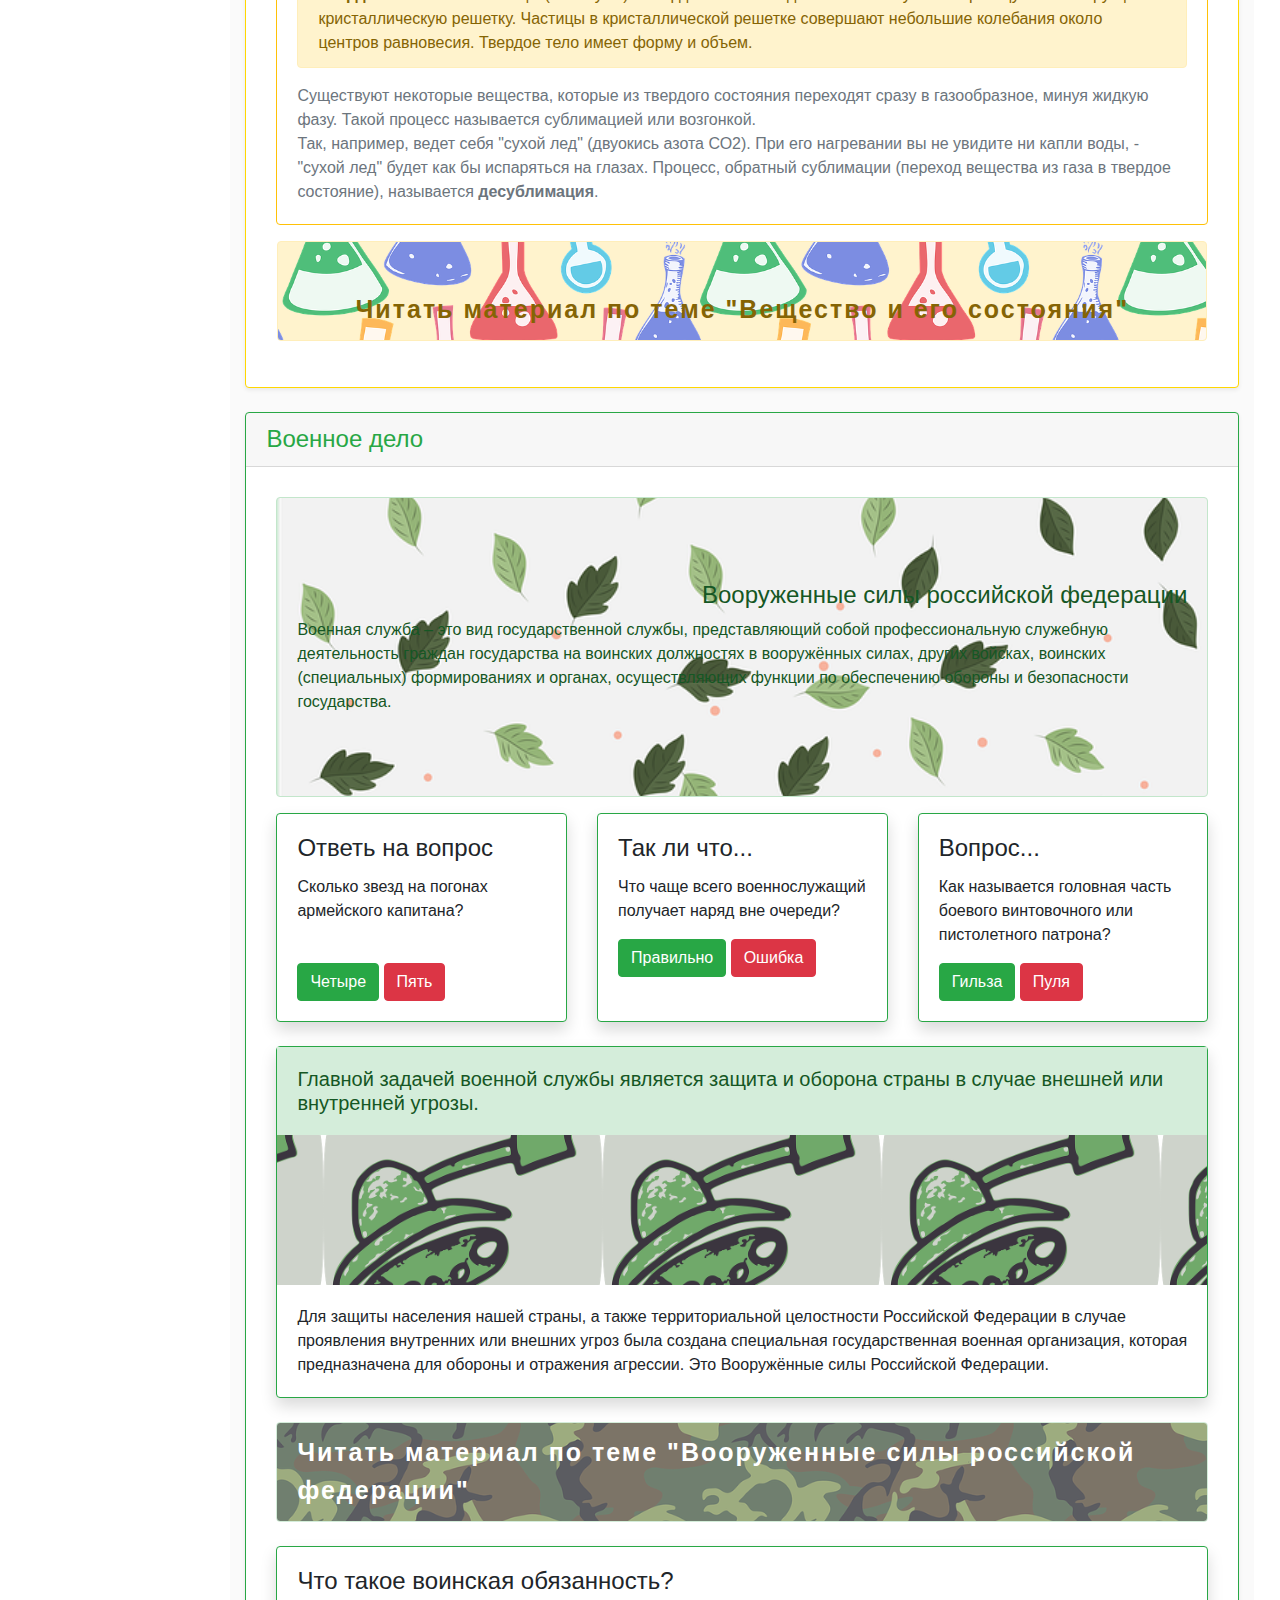
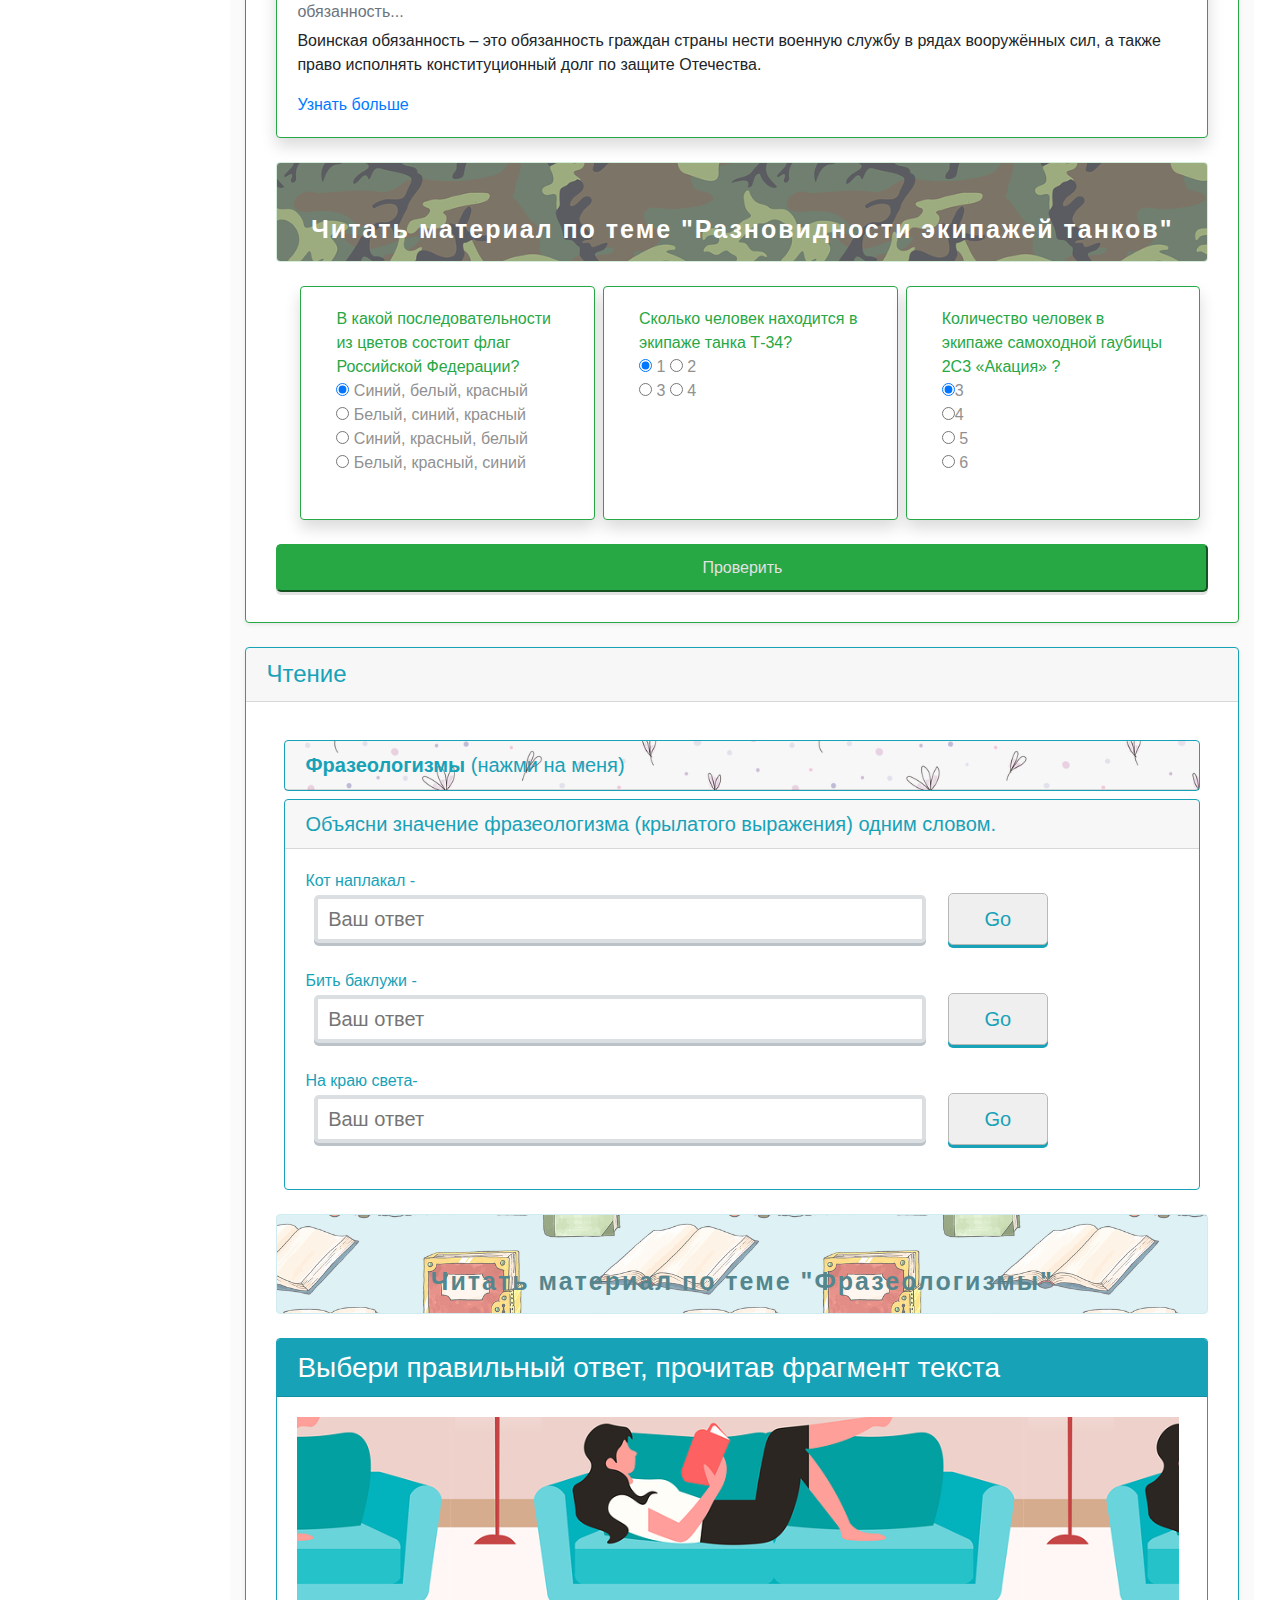
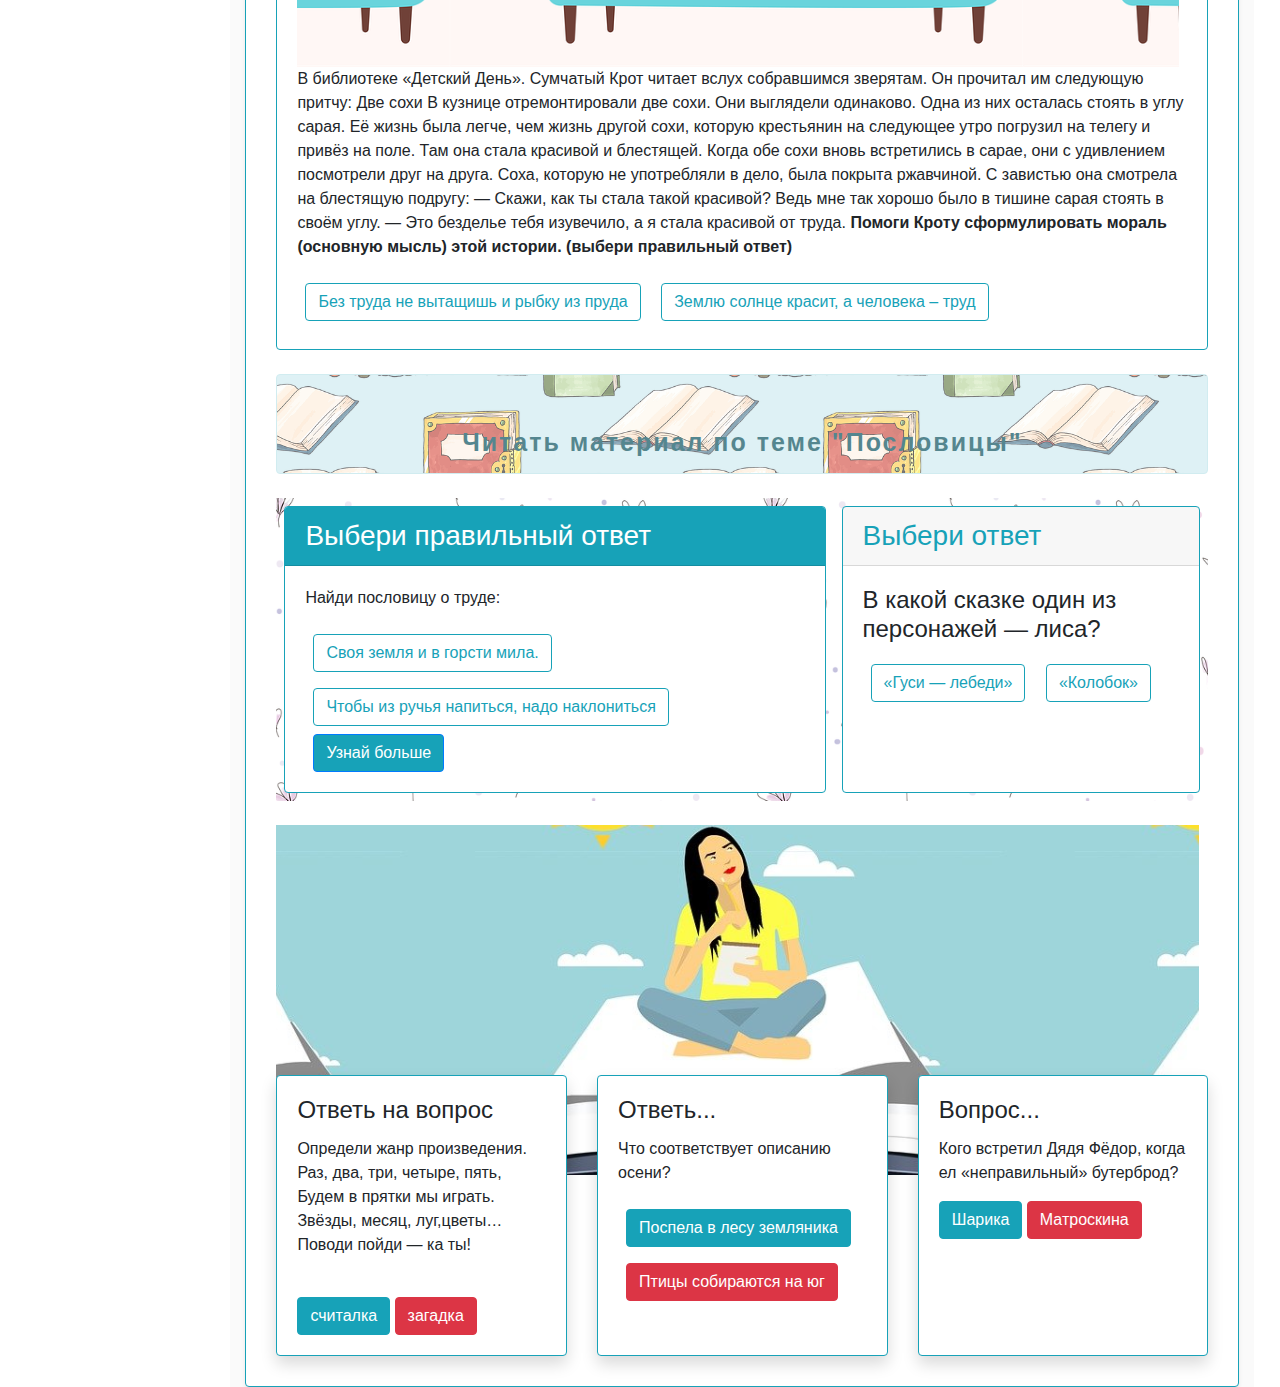
==== commit 993722d7: "added icon end message page" ====
--- a/index.html
+++ b/index.html
@@ -16,6 +16,7 @@
       crossorigin="anonymous"
     />
     <link rel="stylesheet" href="css/style.css" />
+    <link rel="icon" href="img/logo2.png">
 
     <title>Walnut</title>
   </head>
